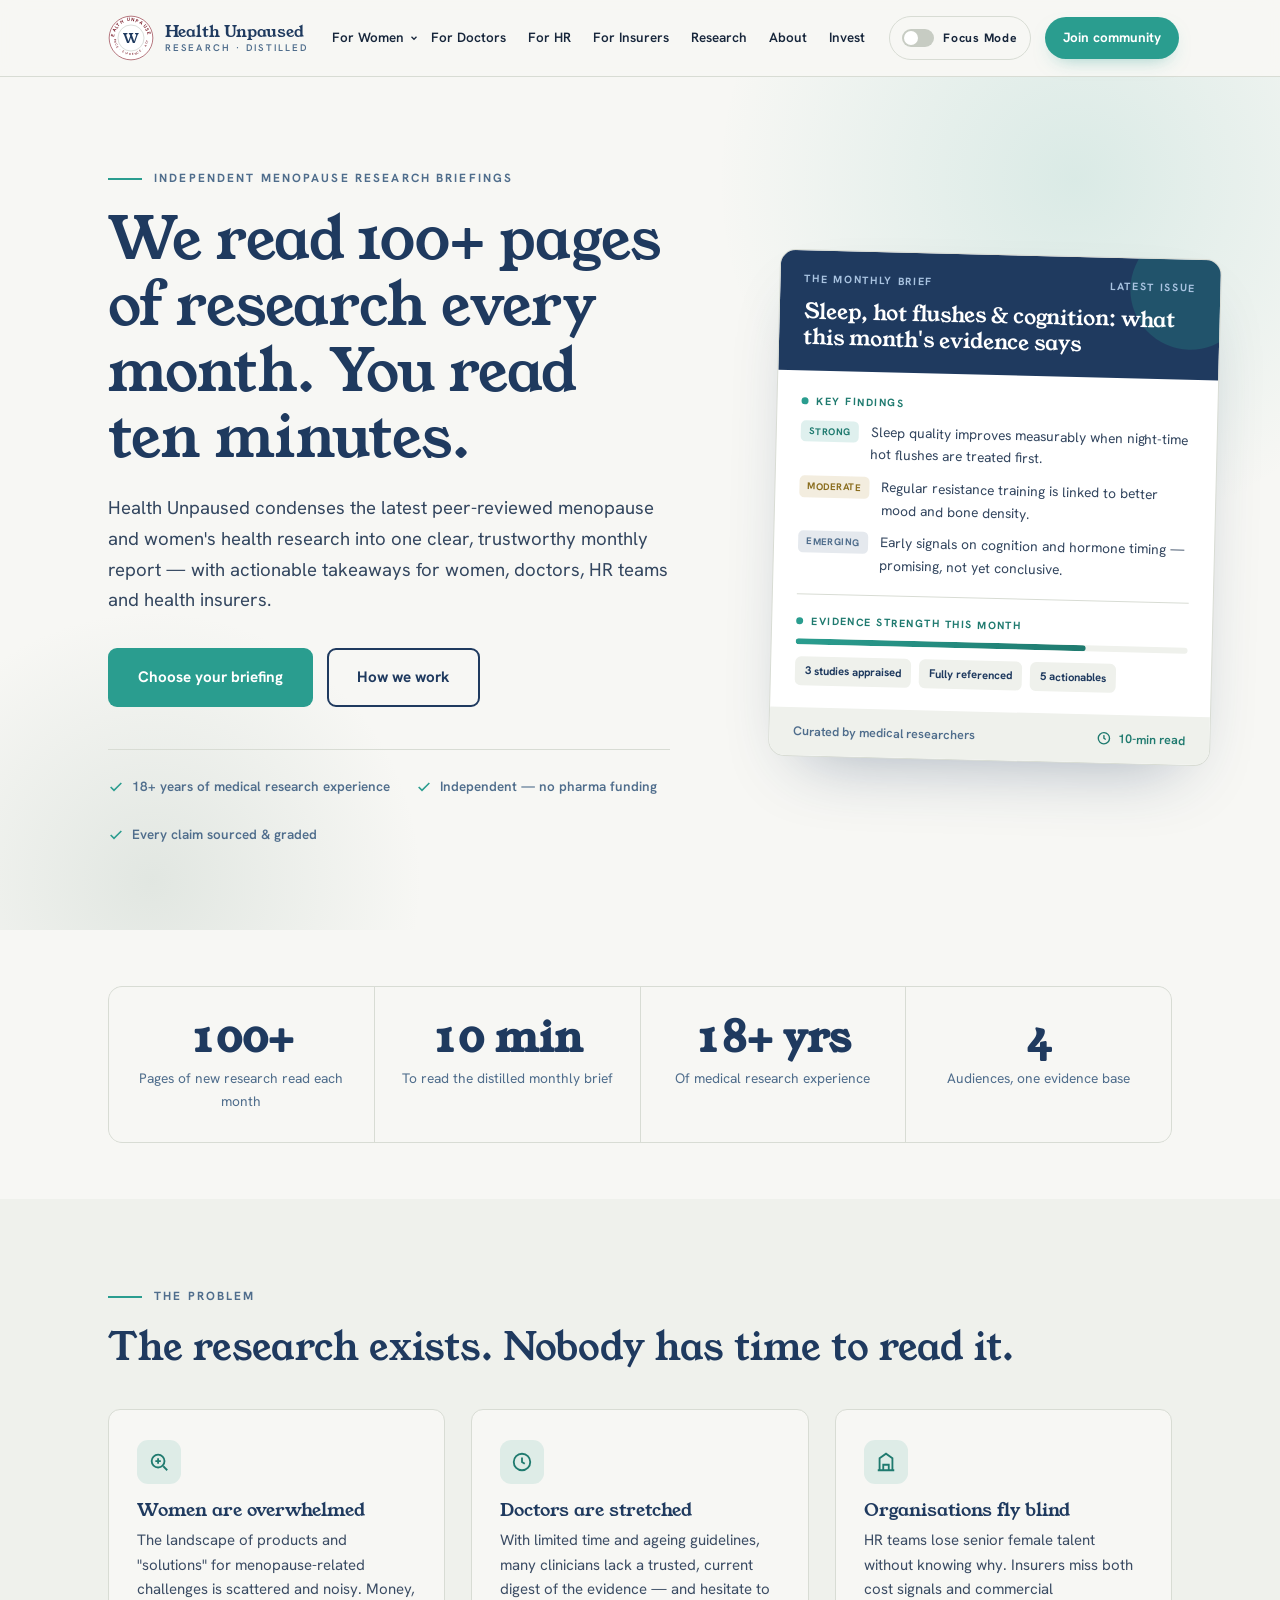
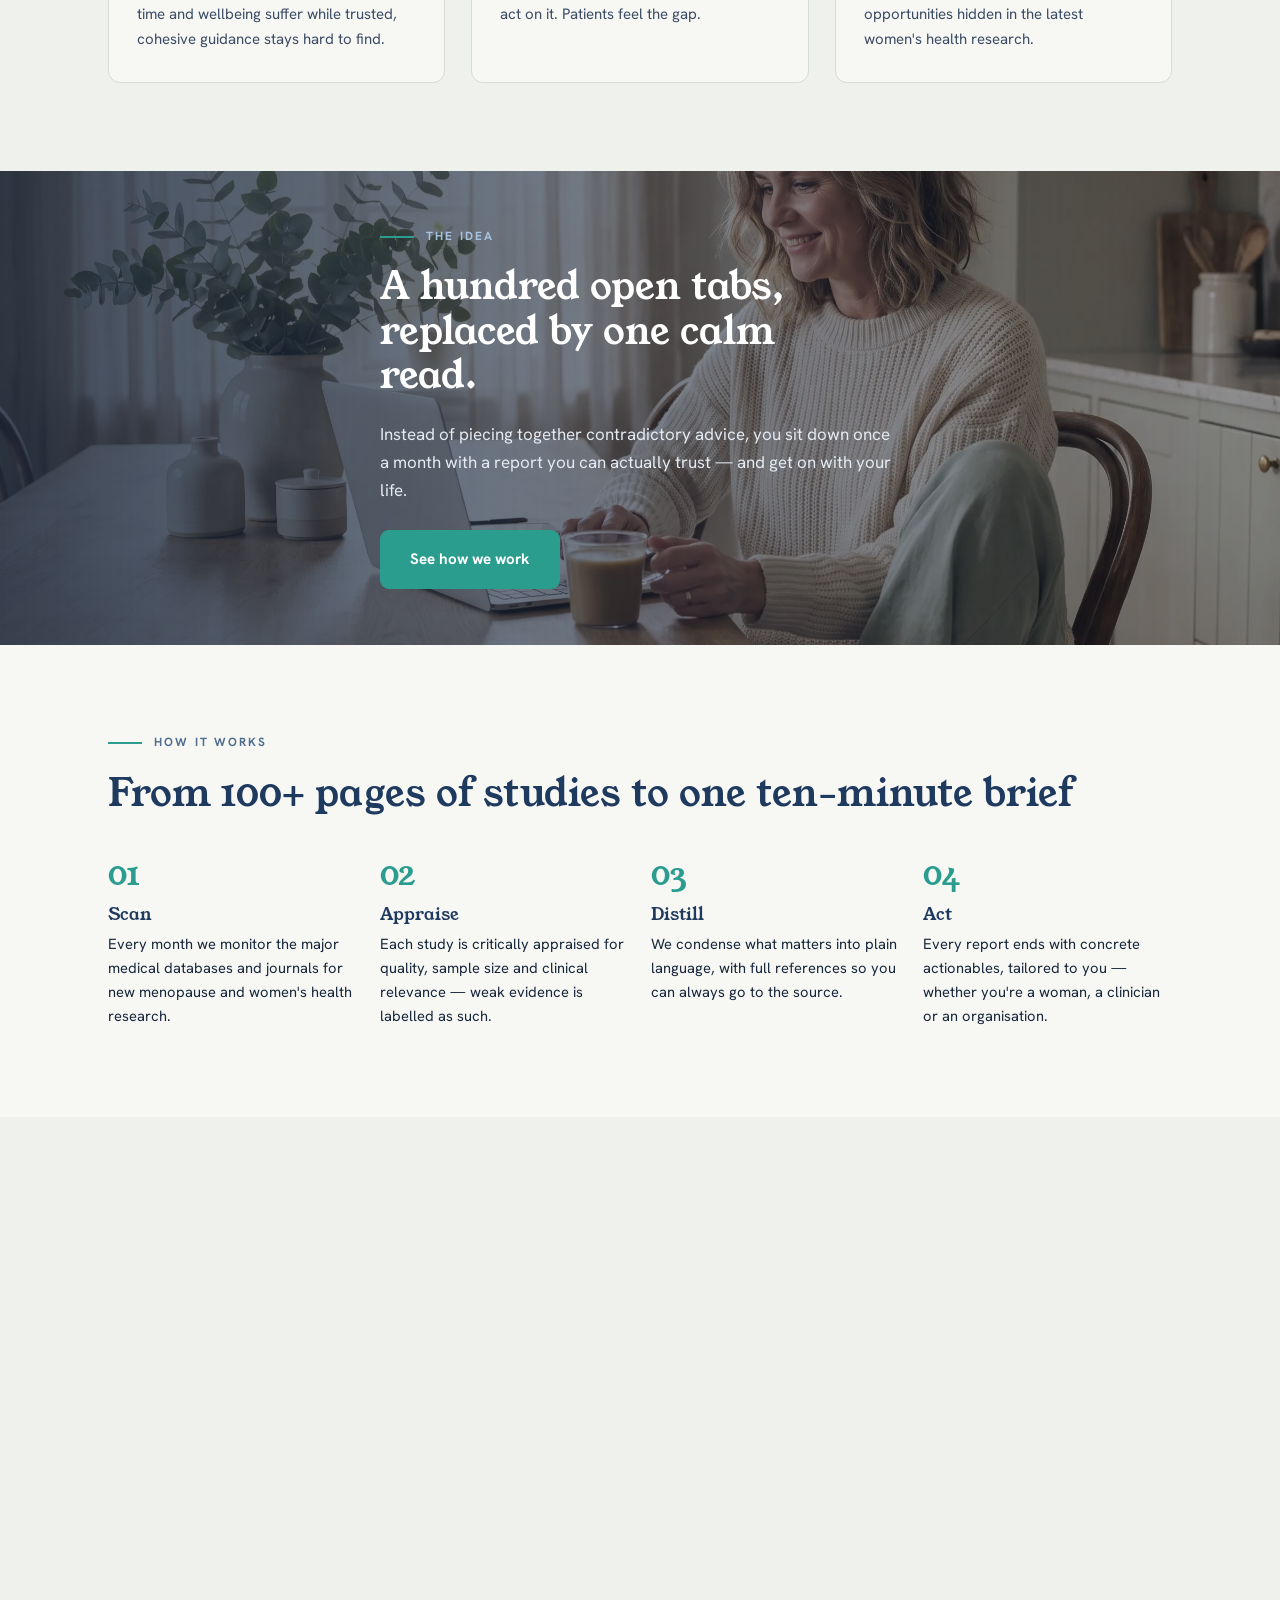
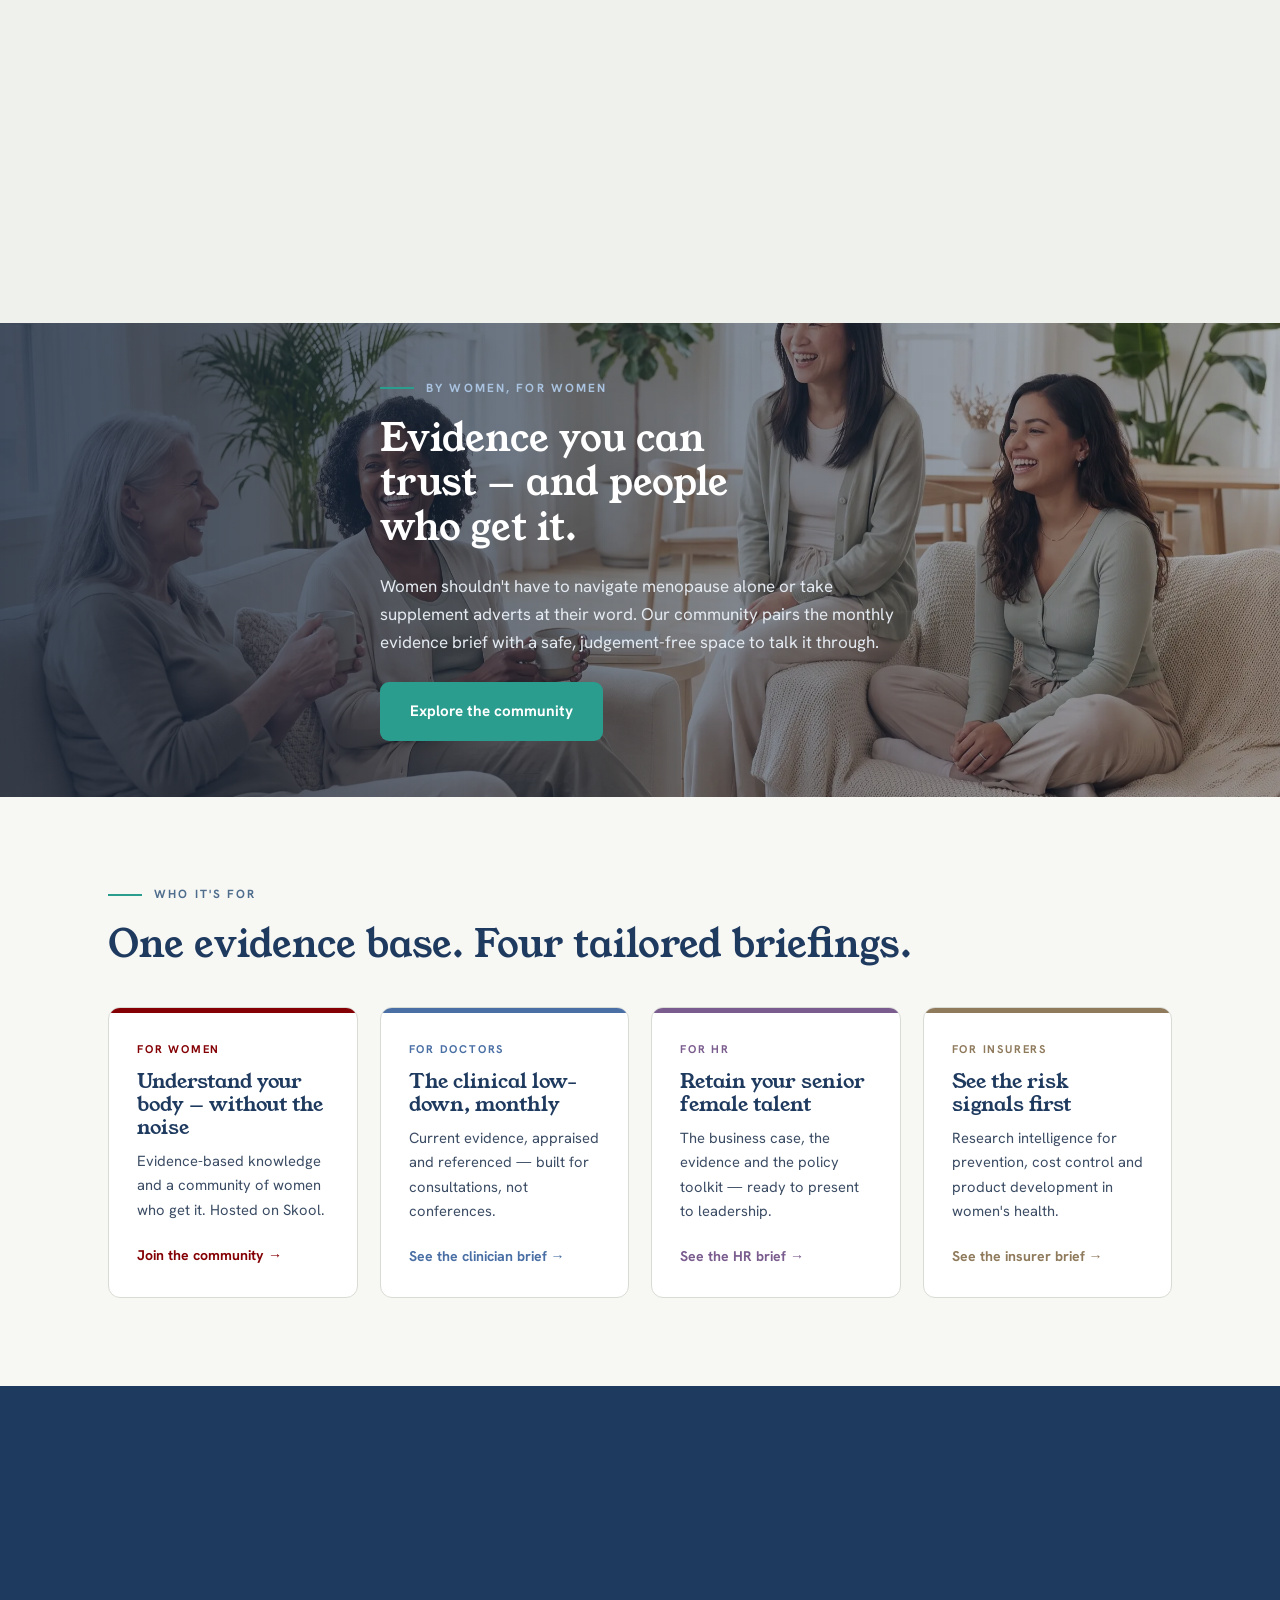
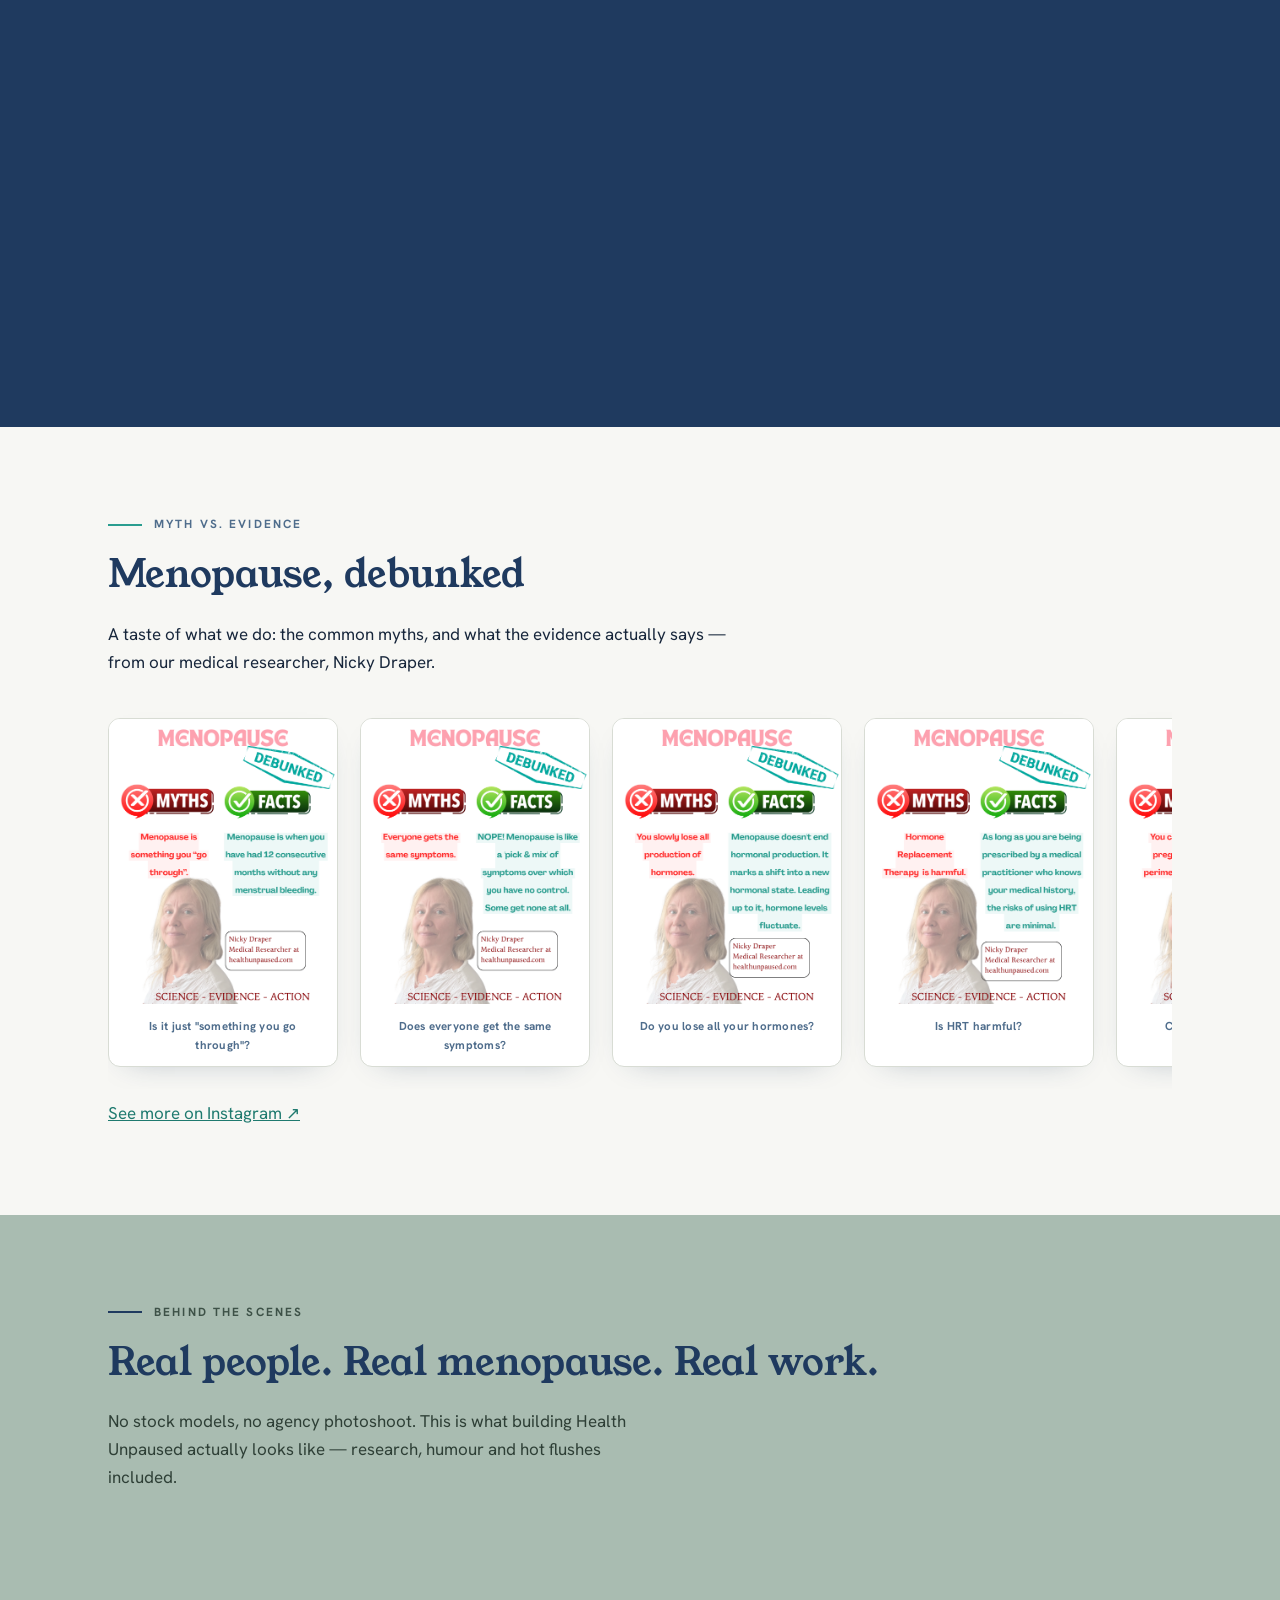
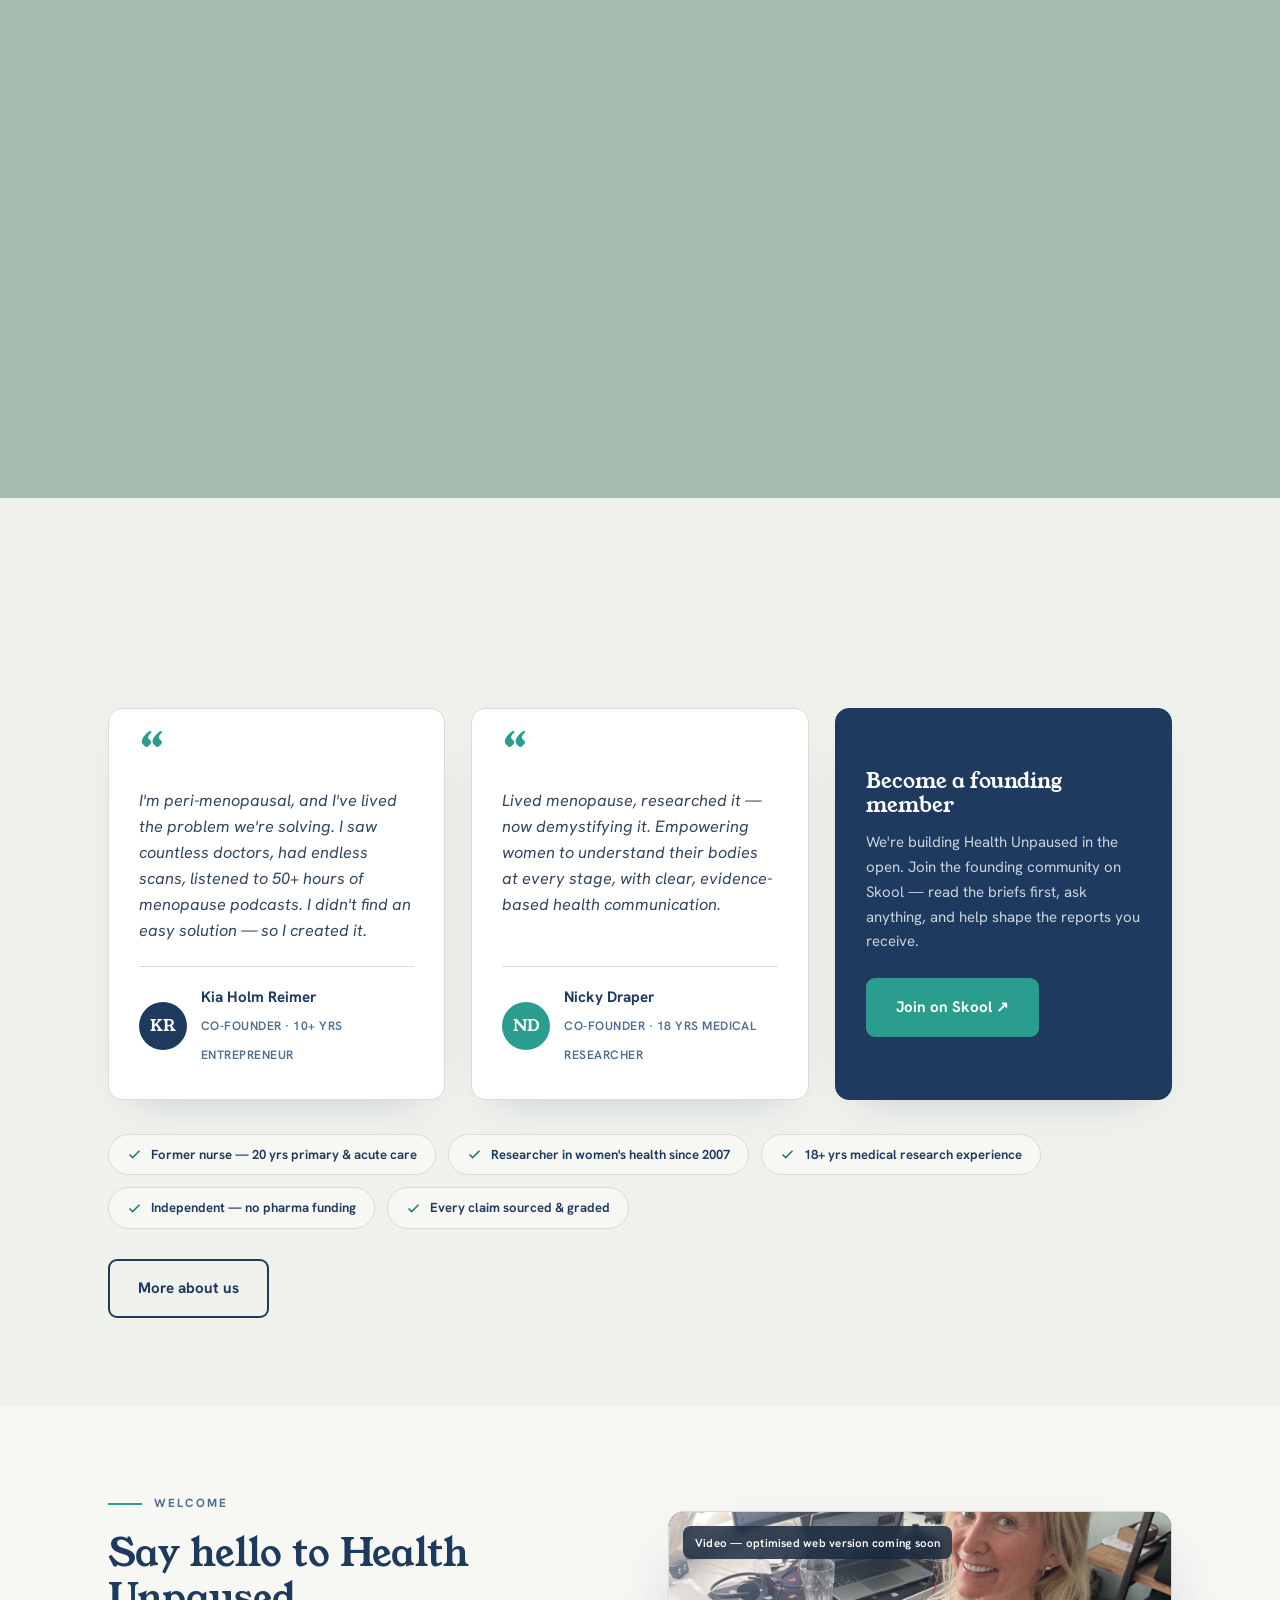
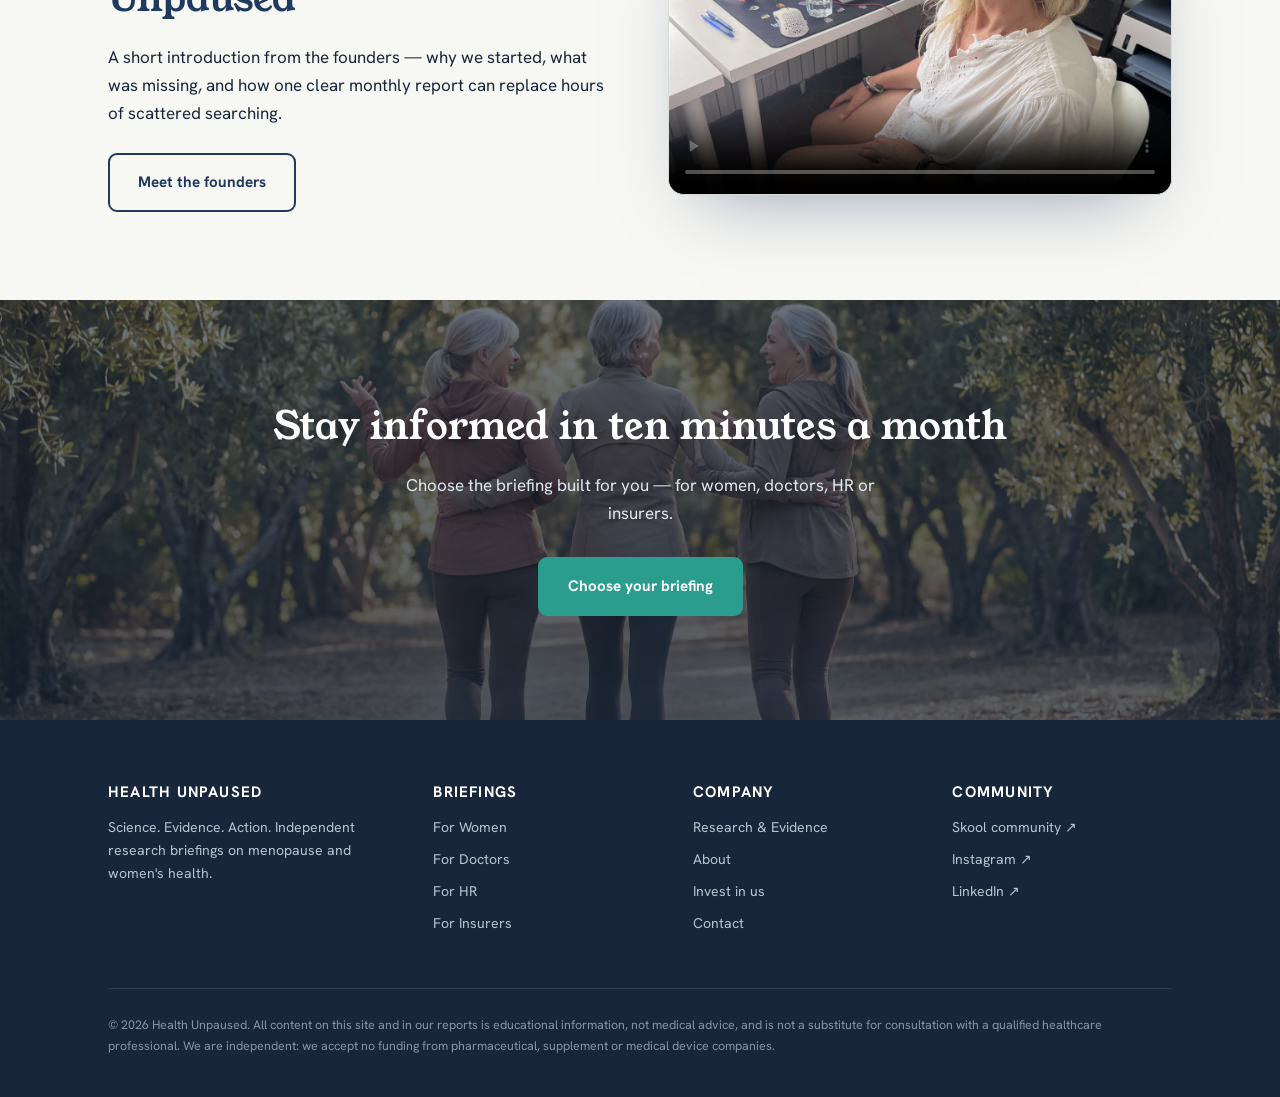
==== index.html @ a459e74f "Health Unpaused — client preview (site only, noindex) Co-Authored-By: Claude Fable 5 <noreply@anthro" ====
<!DOCTYPE html>
<html lang="en">
<head>
<meta charset="UTF-8">
<script>document.documentElement.className+=" js";</script>
<meta name="viewport" content="width=device-width, initial-scale=1">
<meta name="robots" content="noindex, nofollow">
<title>Health Unpaused — Menopause research, distilled for impact</title>
<meta name="description" content="Independent monthly briefings that condense the latest peer-reviewed menopause and women's health research into a ten-minute read — for women, doctors, HR and insurers.">
<meta name="theme-color" content="#F7F7F4">
<meta property="og:type" content="website">
<meta property="og:site_name" content="Health Unpaused">
<meta property="og:title" content="Health Unpaused — Menopause research, distilled for impact">
<meta property="og:description" content="Independent monthly briefings that condense the latest peer-reviewed menopause and women's health research into a ten-minute read — for women, doctors, HR and insurers.">
<link rel="icon" href="data:image/svg+xml,%3Csvg xmlns='http://www.w3.org/2000/svg' viewBox='0 0 64 64'%3E%3Ccircle cx='32' cy='32' r='30' fill='%23fff' stroke='%238A2432' stroke-width='3'/%3E%3Ctext x='32' y='42' text-anchor='middle' font-family='Georgia,serif' font-size='30' fill='%231F3A5F'%3EW%3C/text%3E%3C/svg%3E">
<link rel="stylesheet" href="assets/css/theme.css">
<script src="assets/js/site.js" defer></script>
</head>
<body>
<a class="skip-link" href="#main">Skip to content</a>

<header>
  <div class="focus-note" role="status">Focus Mode is on — a calmer, simplified view. Turn it off with the switch in the menu.</div>
  <div class="wrap nav">
    <a class="brand" href="index.html" aria-label="Health Unpaused — home">
      <svg width="50" height="50" viewBox="0 0 120 120" aria-hidden="true">
        <defs>
          <path id="arcTop" d="M 60,60 m -44,0 a 44,44 0 1,1 88,0"/>
          <path id="arcBot" d="M 60,60 m -44,0 a 44,44 0 1,0 88,0"/>
        </defs>
        <circle cx="60" cy="60" r="57" fill="#fff" stroke="#8A2432" stroke-width="1.6"/>
        <circle cx="60" cy="60" r="34" fill="none" stroke="#B9C0BA" stroke-width="1.4"/>
        <text font-family="Hanken Grotesk" font-size="12.5" font-weight="700" letter-spacing="3" fill="#7A1E2B"><textPath href="#arcTop" startOffset="50%" text-anchor="middle">HEALTH UNPAUSED</textPath></text>
        <text font-family="Hanken Grotesk" font-size="7.5" font-weight="600" letter-spacing="2" fill="#7A1E2B"><textPath href="#arcBot" startOffset="50%" text-anchor="middle">SCIENCE · EVIDENCE · ACTION</textPath></text>
        <text x="60" y="72" text-anchor="middle" font-family="Young Serif" font-size="34" fill="#1F3A5F">W</text>
      </svg>
      <span class="brand-name">Health Unpaused<small>Research · Distilled</small></span>
    </a>
    <button class="menu-btn" id="menuBtn" aria-expanded="false" aria-controls="navLinks">Menu</button>
    <nav class="nav-links" id="navLinks" aria-label="Main">
      <div class="has-sub">
        <a href="for-women.html">For Women <svg class="caret" width="10" height="10" viewBox="0 0 24 24" fill="none" stroke="currentColor" stroke-width="3" aria-hidden="true"><path d="M6 9l6 6 6-6"/></svg></a>
        <div class="sub" aria-label="For Women">
          <a href="for-women.html">Overview<small>The evidence brief &amp; what you get</small></a>
          <a href="for-women-v2.html">Women Unpaused<small>The community — let's talk about it</small></a>
        </div>
      </div>
      <a href="for-doctors.html">For Doctors</a>
      <a href="for-hr.html">For HR</a>
      <a href="for-insurance.html">For Insurers</a>
      <a href="research.html">Research</a>
      <a href="about.html">About</a>
      <a href="invest.html">Invest</a>
      <a class="nav-join-mobile" href="https://www.skool.com/women-unpaused-4360" target="_blank" rel="noopener">Join the community ↗</a>
    </nav>
    <button class="focus-toggle" id="focusToggle" aria-pressed="false" title="Focus Mode simplifies layout and typography for easier reading — helpful for ADHD, autism and dyslexia.">
      <span class="track" aria-hidden="true"><span class="knob"></span></span>
      <span class="label-txt">Focus&nbsp;Mode</span>
    </button>
    <a class="nav-cta" href="https://www.skool.com/women-unpaused-4360" target="_blank" rel="noopener">Join community</a>
  </div>
</header>

<main id="main">

  <!-- HERO -->
  <div class="hero">
    <div class="hero-bg" aria-hidden="true"></div>
    <div class="wrap hero-grid">
      <div class="reveal">
        <p class="eyebrow">Independent menopause research briefings</p>
        <h1>We read 100+ pages of research every month. You read ten minutes.</h1>
        <p class="lede">Health Unpaused condenses the latest peer-reviewed menopause and women's health research into one clear, trustworthy monthly report — with actionable takeaways for women, doctors, HR teams and health insurers.</p>
        <div class="cta-row">
          <a class="btn primary" href="#audiences">Choose your briefing</a>
          <a class="btn ghost" href="research.html">How we work</a>
        </div>
        <div class="trust-strip">
          <span><svg width="16" height="16" viewBox="0 0 24 24" fill="none" stroke="#2A9D8F" stroke-width="2.4"><path d="M20 6 9 17l-5-5"/></svg>18+ years of medical research experience</span>
          <span><svg width="16" height="16" viewBox="0 0 24 24" fill="none" stroke="#2A9D8F" stroke-width="2.4"><path d="M20 6 9 17l-5-5"/></svg>Independent — no pharma funding</span>
          <span><svg width="16" height="16" viewBox="0 0 24 24" fill="none" stroke="#2A9D8F" stroke-width="2.4"><path d="M20 6 9 17l-5-5"/></svg>Every claim sourced &amp; graded</span>
        </div>
      </div>
      <div class="hero-visual reveal" data-reveal="right">
        <div class="brief brief--tilt" role="img" aria-label="Example of a monthly Health Unpaused brief showing graded findings, an evidence-strength meter and actionables">
          <div class="brief__top">
            <div class="brief__kicker"><span>The Monthly Brief</span><span>Latest issue</span></div>
            <div class="brief__title">Sleep, hot flushes &amp; cognition: what this month's evidence says</div>
          </div>
          <div class="brief__body">
            <div class="brief__section">
              <div class="brief__label"><span class="dot"></span> Key findings</div>
              <div class="brief__finding"><span class="brief__grade strong">Strong</span> Sleep quality improves measurably when night-time hot flushes are treated first.</div>
              <div class="brief__finding"><span class="brief__grade mod">Moderate</span> Regular resistance training is linked to better mood and bone density.</div>
              <div class="brief__finding"><span class="brief__grade emerging">Emerging</span> Early signals on cognition and hormone timing — promising, not yet conclusive.</div>
            </div>
            <div class="brief__section">
              <div class="brief__label"><span class="dot"></span> Evidence strength this month</div>
              <div class="brief__meter" style="--w:74%"><i></i></div>
              <div class="brief__actions">
                <span class="brief__chip">3 studies appraised</span>
                <span class="brief__chip">Fully referenced</span>
                <span class="brief__chip">5 actionables</span>
              </div>
            </div>
          </div>
          <div class="brief__foot">
            <span>Curated by medical researchers</span>
            <span class="read"><svg width="15" height="15" viewBox="0 0 24 24" fill="none" stroke="currentColor" stroke-width="2.2"><circle cx="12" cy="12" r="9"/><path d="M12 7v5l3 2"/></svg> 10-min read</span>
          </div>
        </div>
      </div>
    </div>
  </div>

  <!-- STAT BAND (count-up) -->
  <section class="block tight">
    <div class="wrap stagger">
      <div class="stat-band">
        <div class="stat"><b data-count="100" data-suffix="+">0</b><span>Pages of new research read each month</span></div>
        <div class="stat"><b data-count="10" data-suffix=" min">0</b><span>To read the distilled monthly brief</span></div>
        <div class="stat"><b data-count="18" data-suffix="+ yrs">0</b><span>Of medical research experience</span></div>
        <div class="stat"><b data-count="4">0</b><span>Audiences, one evidence base</span></div>
      </div>
    </div>
  </section>

  <!-- PROBLEM -->
  <section class="block panel">
    <div class="wrap reveal">
      <p class="eyebrow">The problem</p>
      <h2>The research exists. Nobody has time to read it.</h2>
      <div class="grid-3 stagger" style="margin-top:40px">
        <div class="card">
          <div class="card-ico" aria-hidden="true"><svg width="22" height="22" viewBox="0 0 24 24" fill="none" stroke-width="2"><circle cx="11" cy="11" r="7"/><path d="M21 21l-4.35-4.35"/><path d="M8 11h6M11 8v6"/></svg></div>
          <h3>Women are overwhelmed</h3>
          <p>The landscape of products and "solutions" for menopause-related challenges is scattered and noisy. Money, time and wellbeing suffer while trusted, cohesive guidance stays hard to find.</p>
        </div>
        <div class="card">
          <div class="card-ico" aria-hidden="true"><svg width="22" height="22" viewBox="0 0 24 24" fill="none" stroke-width="2"><circle cx="12" cy="12" r="9"/><path d="M12 7v5l3 2"/></svg></div>
          <h3>Doctors are stretched</h3>
          <p>With limited time and ageing guidelines, many clinicians lack a trusted, current digest of the evidence — and hesitate to act on it. Patients feel the gap.</p>
        </div>
        <div class="card">
          <div class="card-ico" aria-hidden="true"><svg width="22" height="22" viewBox="0 0 24 24" fill="none" stroke-width="2"><path d="M3 21h18M5 21V8l7-5 7 5v13M9 21v-6h6v6"/></svg></div>
          <h3>Organisations fly blind</h3>
          <p>HR teams lose senior female talent without knowing why. Insurers miss both cost signals and commercial opportunities hidden in the latest women's health research.</p>
        </div>
      </div>
    </div>
  </section>

  <!-- IMAGE BAND: from overwhelm to one calm read -->
  <section class="imgband reveal" aria-label="One calm read">
    <img src="assets/img/laptop.webp" alt="A woman reading calmly on a laptop at a bright kitchen table" data-parallax>
    <div class="wrap">
      <p class="eyebrow">The idea</p>
      <h2 style="max-width:20ch">A hundred open tabs, replaced by one calm read.</h2>
      <p style="max-width:52ch;margin:16px 0 26px">Instead of piecing together contradictory advice, you sit down once a month with a report you can actually trust — and get on with your life.</p>
      <a class="btn primary" href="research.html">See how we work</a>
    </div>
  </section>

  <!-- HOW IT WORKS -->
  <section class="block">
    <div class="wrap reveal">
      <p class="eyebrow">How it works</p>
      <h2>From 100+ pages of studies to one ten-minute brief</h2>
      <div class="grid-4 stagger" style="margin-top:44px">
        <div class="step">
          <div class="step-num">01</div>
          <h3>Scan</h3>
          <p style="font-size:.92rem">Every month we monitor the major medical databases and journals for new menopause and women's health research.</p>
        </div>
        <div class="step">
          <div class="step-num">02</div>
          <h3>Appraise</h3>
          <p style="font-size:.92rem">Each study is critically appraised for quality, sample size and clinical relevance — weak evidence is labelled as such.</p>
        </div>
        <div class="step">
          <div class="step-num">03</div>
          <h3>Distill</h3>
          <p style="font-size:.92rem">We condense what matters into plain language, with full references so you can always go to the source.</p>
        </div>
        <div class="step">
          <div class="step-num">04</div>
          <h3>Act</h3>
          <p style="font-size:.92rem">Every report ends with concrete actionables, tailored to you — whether you're a woman, a clinician or an organisation.</p>
        </div>
      </div>
    </div>
  </section>

  <!-- INSIDE THE BRIEF (detailed animated report) -->
  <section class="block panel">
    <div class="wrap">
      <div class="split">
        <div class="reveal" data-reveal="left">
          <p class="eyebrow">Inside the brief</p>
          <h2>Not a newsletter. A properly appraised evidence report.</h2>
          <p style="margin:18px 0 22px">Each month you get the findings that matter, each one graded for how strong the evidence actually is — plus what it means for you, and clear next steps. No hype, no cherry-picking, full sources.</p>
          <ul class="checklist" style="--seg:var(--teal);margin:0 0 26px">
            <li>Every finding graded: strong, moderate or emerging</li>
            <li>Plain-language "what this means for you"</li>
            <li>Concrete actionables and full references</li>
          </ul>
          <a class="btn ghost" href="research.html">See our method</a>
        </div>
        <div class="split-media reveal" data-reveal="right">
          <div class="hero-portrait">
            <img src="assets/img/hero-woman.webp" alt="A woman reading with a cup of coffee by a bright window, calm and unhurried" loading="lazy">
            <div class="float-tag">
              <span class="ico" aria-hidden="true"><svg width="18" height="18" viewBox="0 0 24 24" fill="none" stroke="#fff" stroke-width="2.2"><path d="M12 6v6l4 2"/><circle cx="12" cy="12" r="9"/></svg></span>
              <span><b>A 10-minute read</b><span>This month's evidence, distilled</span></span>
            </div>
          </div>
        </div>
      </div>
    </div>
  </section>

  <!-- WELCOME VIDEO + COMMUNITY IMAGE BAND -->
  <section class="imgband reveal" aria-label="Our community">
    <img src="assets/img/community.webp" alt="A diverse group of women of different ages and backgrounds talking and laughing together">
    <div class="wrap">
      <p class="eyebrow">By women, for women</p>
      <h2 style="max-width:18ch">Evidence you can trust — and people who get it.</h2>
      <p style="max-width:52ch;margin:16px 0 26px">Women shouldn't have to navigate menopause alone or take supplement adverts at their word. Our community pairs the monthly evidence brief with a safe, judgement-free space to talk it through.</p>
      <a class="btn primary" href="for-women.html">Explore the community</a>
    </div>
  </section>

  <!-- AUDIENCES -->
  <section class="block" id="audiences">
    <div class="wrap reveal">
      <p class="eyebrow">Who it's for</p>
      <h2>One evidence base. Four tailored briefings.</h2>
      <div class="grid-4 stagger" style="margin-top:40px">
        <a class="aud-card" href="for-women.html" style="--seg:var(--seg-women)">
          <div class="who">For Women</div>
          <h3>Understand your body — without the noise</h3>
          <p>Evidence-based knowledge and a community of women who get it. Hosted on Skool.</p>
          <span class="go">Join the community →</span>
        </a>
        <a class="aud-card" href="for-doctors.html" style="--seg:var(--seg-doctors)">
          <div class="who">For Doctors</div>
          <h3>The clinical low-down, monthly</h3>
          <p>Current evidence, appraised and referenced — built for consultations, not conferences.</p>
          <span class="go">See the clinician brief →</span>
        </a>
        <a class="aud-card" href="for-hr.html" style="--seg:var(--seg-hr)">
          <div class="who">For HR</div>
          <h3>Retain your senior female talent</h3>
          <p>The business case, the evidence and the policy toolkit — ready to present to leadership.</p>
          <span class="go">See the HR brief →</span>
        </a>
        <a class="aud-card" href="for-insurance.html" style="--seg:var(--seg-ins)">
          <div class="who">For Insurers</div>
          <h3>See the risk signals first</h3>
          <p>Research intelligence for prevention, cost control and product development in women's health.</p>
          <span class="go">See the insurer brief →</span>
        </a>
      </div>
    </div>
  </section>

  <!-- WHY / USP (dark) -->
  <section class="block dark">
    <div class="wrap reveal">
      <p class="eyebrow">Why Health Unpaused</p>
      <h2>Built to be trusted</h2>
      <div class="usp stagger" style="margin-top:40px">
        <div><h3>Time saving</h3><p>We read the 100+ pages of new studies each month so you don't have to — condensed into a ten-minute read, perfect for a coffee break.</p></div>
        <div><h3>Independent</h3><p>We represent no company, brand or product. No political agenda, no pharma funding. Our only product is the evidence itself.</p></div>
        <div><h3>All in one resource</h3><p>One clear, trustworthy report each month with the latest global research — plus actionable tips you can use right away.</p></div>
        <div><h3>Cost effective</h3><p>Expert-level insight without the consultancy price tag. Hours of professional research for the price of a lunch.</p></div>
        <div><h3>Credible expertise</h3><p>18+ years of medical research experience in public health, ageing and women's health behind every report.</p></div>
        <div><h3>By women, for women</h3><p>We've lived it. We research it. Now we're making sure the evidence reaches the people who need it.</p></div>
      </div>
    </div>
  </section>

  <!-- MYTH DEBUNKING -->
  <section class="block">
    <div class="wrap reveal">
      <p class="eyebrow">Myth vs. evidence</p>
      <h2>Menopause, debunked</h2>
      <p style="margin-top:14px">A taste of what we do: the common myths, and what the evidence actually says — from our medical researcher, Nicky Draper.</p>
      <div class="myth-rail" role="list" aria-label="Menopause myth-busting cards">
        <figure class="myth-card" role="listitem">
          <img src="assets/myths/myth-1.png" alt="Myth: menopause is just 'something you go through'. Fact: menopause is confirmed after 12 consecutive months without any menstrual bleeding." loading="lazy">
          <figcaption class="myth-cap">Is it just "something you go through"?</figcaption>
        </figure>
        <figure class="myth-card" role="listitem">
          <img src="assets/myths/myth-2.png" alt="Myth: everyone gets the same symptoms. Fact: menopause symptoms are a 'pick and mix' — some people get many, some get none." loading="lazy">
          <figcaption class="myth-cap">Does everyone get the same symptoms?</figcaption>
        </figure>
        <figure class="myth-card" role="listitem">
          <img src="assets/myths/myth-3.png" alt="Myth: you slowly lose all hormone production. Fact: menopause marks a shift into a new hormonal state; production doesn't simply end." loading="lazy">
          <figcaption class="myth-cap">Do you lose all your hormones?</figcaption>
        </figure>
        <figure class="myth-card" role="listitem">
          <img src="assets/myths/myth-4.png" alt="Myth: HRT is harmful. Fact: prescribed by a practitioner who knows your history, the risks of HRT are minimal." loading="lazy">
          <figcaption class="myth-cap">Is HRT harmful?</figcaption>
        </figure>
        <figure class="myth-card" role="listitem">
          <img src="assets/myths/myth-5.png" alt="Myth: you can't get pregnant in perimenopause. Fact: you may still release a viable egg, so pregnancy is still possible." loading="lazy">
          <figcaption class="myth-cap">Can you get pregnant in perimenopause?</figcaption>
        </figure>
      </div>
      <p style="margin-top:10px"><a href="https://www.instagram.com/health_unpaused/" target="_blank" rel="noopener">See more on Instagram ↗</a></p>
    </div>
  </section>

  <!-- BEHIND THE SCENES (real photos) -->
  <section class="block sage">
    <div class="wrap">
      <div class="reveal">
        <p class="eyebrow">Behind the scenes</p>
        <h2>Real people. Real menopause. Real work.</h2>
        <p style="margin-top:14px;max-width:56ch;color:#2e3f36">No stock models, no agency photoshoot. This is what building Health Unpaused actually looks like — research, humour and hot flushes included.</p>
      </div>
      <div class="bts-grid four stagger" style="margin-top:44px">
        <figure class="bts-card">
          <img src="assets/img/real/work-in-progress.jpg" alt="Kia at her desk holding a hand-written 'Work in progress' sign" loading="lazy">
          <figcaption>Work in progress — literally.</figcaption>
        </figure>
        <figure class="bts-card">
          <img src="assets/img/real/tomatoes.jpg" alt="Kia holding a large tomato in front of her face" loading="lazy">
          <figcaption>Some suggest tomatoes will help. We tested it.</figcaption>
        </figure>
        <figure class="bts-card">
          <img src="assets/img/real/evidence-tree-2.jpg" alt="A hand-written note reading Evidence, Science, Action pinned to a tree" loading="lazy">
          <figcaption>Our motto — pinned where we could find it.</figcaption>
        </figure>
        <figure class="bts-card">
          <img src="assets/img/real/out-of-bush.jpg" alt="Kia emerging from an olive bush with a big smile" loading="lazy">
          <figcaption>Out of the bush — now where do I go from here?</figcaption>
        </figure>
      </div>
      <div class="reveal" style="margin-top:34px"><a class="btn ghost" href="about.html">See more behind the scenes</a></div>
    </div>
  </section>

  <!-- VOICES / WHY BELIEVE IT (honest social proof) -->
  <section class="block panel">
    <div class="wrap">
      <div class="reveal">
        <p class="eyebrow">In their own words</p>
        <h2>Built by people who lived it — and researched it</h2>
      </div>
      <div class="quote-grid stagger" style="margin-top:40px">
        <div class="quote-card">
          <div class="qmark" aria-hidden="true">“</div>
          <blockquote>I'm peri-menopausal, and I've lived the problem we're solving. I saw countless doctors, had endless scans, listened to 50+ hours of menopause podcasts. I didn't find an easy solution — so I created it.</blockquote>
          <div class="q-who">
            <div class="avatar" aria-hidden="true">KR</div>
            <div><b>Kia Holm Reimer</b><span>Co-founder · 10+ yrs entrepreneur</span></div>
          </div>
        </div>
        <div class="quote-card">
          <div class="qmark" aria-hidden="true">“</div>
          <blockquote>Lived menopause, researched it — now demystifying it. Empowering women to understand their bodies at every stage, with clear, evidence-based health communication.</blockquote>
          <div class="q-who">
            <div class="avatar alt" aria-hidden="true">ND</div>
            <div><b>Nicky Draper</b><span>Co-founder · 18 yrs medical researcher</span></div>
          </div>
        </div>
        <div class="quote-card invite">
          <h3>Become a founding member</h3>
          <p>We're building Health Unpaused in the open. Join the founding community on Skool — read the briefs first, ask anything, and help shape the reports you receive.</p>
          <div><a class="btn primary" href="https://www.skool.com/women-unpaused-4360" target="_blank" rel="noopener">Join on Skool ↗</a></div>
        </div>
      </div>
      <div class="cred-strip reveal">
        <span><svg width="15" height="15" viewBox="0 0 24 24" fill="none" stroke-width="2.4"><path d="M20 6 9 17l-5-5"/></svg>Former nurse — 20 yrs primary &amp; acute care</span>
        <span><svg width="15" height="15" viewBox="0 0 24 24" fill="none" stroke-width="2.4"><path d="M20 6 9 17l-5-5"/></svg>Researcher in women's health since 2007</span>
        <span><svg width="15" height="15" viewBox="0 0 24 24" fill="none" stroke-width="2.4"><path d="M20 6 9 17l-5-5"/></svg>18+ yrs medical research experience</span>
        <span><svg width="15" height="15" viewBox="0 0 24 24" fill="none" stroke-width="2.4"><path d="M20 6 9 17l-5-5"/></svg>Independent — no pharma funding</span>
        <span><svg width="15" height="15" viewBox="0 0 24 24" fill="none" stroke-width="2.4"><path d="M20 6 9 17l-5-5"/></svg>Every claim sourced &amp; graded</span>
      </div>
      <div class="reveal" style="margin-top:30px"><a class="btn ghost" href="about.html">More about us</a></div>
    </div>
  </section>

  <!-- WELCOME VIDEO -->
  <section class="block">
    <div class="wrap">
      <div class="split rev reveal">
        <div>
          <p class="eyebrow">Welcome</p>
          <h2>Say hello to Health Unpaused</h2>
          <p style="margin:18px 0 26px">A short introduction from the founders — why we started, what was missing, and how one clear monthly report can replace hours of scattered searching.</p>
          <a class="btn ghost" href="about.html">Meet the founders</a>
        </div>
        <div class="split-media">
          <div class="video-frame decorative">
            <video controls preload="none" poster="assets/img/real/desk-wave.jpg" aria-label="Welcome to Health Unpaused video">
              <source src="assets/video/welcome.mov" type="video/quicktime">
              Your browser can't play this video yet.
            </video>
            <span class="poster-note">Video — optimised web version coming soon</span>
          </div>
        </div>
      </div>
    </div>
  </section>

  <!-- CLOSING CTA (image band) -->
  <section class="imgband imgband--center" aria-label="Get started">
    <img src="assets/img/walking.webp" alt="Three women walking together on a tree-lined path in golden light" data-parallax>
    <div class="wrap" style="text-align:center;padding-block:20px">
      <h2 style="margin-inline:auto">Stay informed in ten minutes a month</h2>
      <p style="margin:14px auto 30px;max-width:52ch">Choose the briefing built for you — for women, doctors, HR or insurers.</p>
      <a class="btn primary" href="#audiences">Choose your briefing</a>
    </div>
  </section>

</main>

<footer>
  <div class="wrap">
    <div class="foot-grid">
      <div>
        <h3>Health Unpaused</h3>
        <p style="max-width:32ch">Science. Evidence. Action. Independent research briefings on menopause and women's health.</p>
      </div>
      <div>
        <h3>Briefings</h3>
        <ul>
          <li><a href="for-women.html">For Women</a></li>
          <li><a href="for-doctors.html">For Doctors</a></li>
          <li><a href="for-hr.html">For HR</a></li>
          <li><a href="for-insurance.html">For Insurers</a></li>
        </ul>
      </div>
      <div>
        <h3>Company</h3>
        <ul>
          <li><a href="research.html">Research &amp; Evidence</a></li>
          <li><a href="about.html">About</a></li>
          <li><a href="invest.html">Invest in us</a></li>
          <li><a href="mailto:hello@healthunpaused.com">Contact</a></li>
        </ul>
      </div>
      <div>
        <h3>Community</h3>
        <ul>
          <li><a href="https://www.skool.com/women-unpaused-4360" target="_blank" rel="noopener">Skool community ↗</a></li>
          <li><a href="https://www.instagram.com/health_unpaused/" target="_blank" rel="noopener">Instagram ↗</a></li>
          <li><a href="https://www.linkedin.com/company/health-unpaused" target="_blank" rel="noopener">LinkedIn ↗</a></li>
        </ul>
      </div>
    </div>
    <p class="disclaimer">© 2026 Health Unpaused. All content on this site and in our reports is educational information, not medical advice, and is not a substitute for consultation with a qualified healthcare professional. We are independent: we accept no funding from pharmaceutical, supplement or medical device companies.</p>
  </div>
</footer>

</body>
</html>
---- assets/css/theme.css ----
/* ============================================================
   Health Unpaused — theme.css
   Editorial, calm, credible. Matches the client-approved look.
   Young Serif (display) + Hanken Grotesk (body), hosted locally.
   Palette from the June 2026 brand notes.
   ============================================================ */

/* ---------- Local fonts (self-hosted, Shopify-portable) ---------- */
@font-face{
  font-family:'Young Serif';
  font-style:normal; font-weight:400; font-display:swap;
  src:url('../fonts/young-serif.woff2') format('woff2');
}
@font-face{
  font-family:'Hanken Grotesk';
  font-style:normal; font-weight:300 700; font-display:swap;   /* variable */
  src:url('../fonts/hanken-variable.woff2') format('woff2');
}
@font-face{
  font-family:'Hanken Grotesk';
  font-style:italic; font-weight:400; font-display:swap;
  src:url('../fonts/hanken-italic-400.woff2') format('woff2');
}

:root{
  --ink:#17263B;
  --navy:#1F3A5F;
  --slate:#4F6D8C;
  --teal:#2A9D8F;
  --teal-dark:#1F7A6F;
  --paper:#F7F7F4;
  --panel:#EFF1EC;
  --sage:#A9BCB1;
  --line:#D8DCD4;
  /* segment accents (from notes) */
  --seg-women:#840004;
  --seg-women-bright:#ff009d;
  --seg-doctors:#4A6FA5;
  --seg-hr:#7A5C8E;
  --seg-ins:#8f7a5c;
  --display:'Young Serif',Georgia,'Times New Roman',serif;
  --body:'Hanken Grotesk',-apple-system,BlinkMacSystemFont,'Segoe UI',sans-serif;
  --max:1120px;
}

*{margin:0;padding:0;box-sizing:border-box}
html{scroll-behavior:smooth}
/* pre-reveal X-offsets & tilted cards must never widen the page */
html,body{overflow-x:clip}
body{
  font-family:var(--body);
  background:var(--paper);
  color:var(--ink);
  font-size:17px;
  line-height:1.65;
  -webkit-font-smoothing:antialiased;
  text-rendering:optimizeLegibility;
}
::selection{background:var(--teal);color:#fff}
a{color:var(--teal-dark)}
a:focus-visible,button:focus-visible{outline:3px solid var(--teal);outline-offset:3px;border-radius:2px}

/* skip-to-content (a11y) */
.skip-link{
  position:absolute;left:-9999px;top:0;z-index:200;
  background:var(--navy);color:#fff;font-weight:700;font-size:.9rem;
  padding:12px 20px;border-radius:0 0 10px 0;text-decoration:none;
}
.skip-link:focus{left:0}
img,svg,video{display:block;max-width:100%}

.wrap{max-width:var(--max);margin:0 auto;padding:0 28px}
h1,h2,h3{font-family:var(--display);font-weight:400;line-height:1.15;color:var(--navy)}
h1{font-size:clamp(1.9rem,4.6vw,3.6rem);letter-spacing:-.01em}
h2{font-size:clamp(1.7rem,3.2vw,2.4rem);margin-bottom:.6em}
h3{font-size:1.25rem;margin-bottom:.4em}
p{max-width:64ch}

.eyebrow{
  font-size:.74rem;font-weight:700;letter-spacing:.18em;text-transform:uppercase;
  color:var(--slate);display:flex;align-items:center;gap:12px;margin-bottom:18px;
}
.eyebrow::before{content:"";width:34px;height:2px;background:var(--teal);flex:none}
.seg-women .eyebrow::before{background:var(--seg-women)}
.seg-doctors .eyebrow::before{background:var(--seg-doctors)}
.seg-hr .eyebrow::before{background:var(--seg-hr)}
.seg-ins .eyebrow::before{background:var(--seg-ins)}

/* ---------- Header ---------- */
header{
  position:sticky;top:0;z-index:50;background:rgba(247,247,244,.92);
  backdrop-filter:blur(10px);border-bottom:1px solid var(--line);
  transition:box-shadow .25s;
}
header.scrolled{box-shadow:0 10px 30px -18px rgba(31,58,95,.28)}
.nav{display:flex;align-items:center;gap:14px;height:76px;transition:height .25s}
header.scrolled .nav{height:62px}
.brand{display:flex;align-items:center;gap:11px;text-decoration:none;color:var(--navy);flex:none}
.brand svg{width:46px;height:46px;transition:width .25s,height .25s}
header.scrolled .brand svg{width:38px;height:38px}
.brand-name{font-family:var(--display);font-size:1.02rem;line-height:1.05;white-space:nowrap}
.brand-name small{display:block;font-family:var(--body);font-size:.6rem;font-weight:600;letter-spacing:.22em;text-transform:uppercase;color:var(--slate);margin-top:3px}
.nav-links{display:flex;gap:2px;margin-left:auto;flex-wrap:nowrap;align-items:center}
.nav-links a{
  text-decoration:none;color:var(--ink);font-weight:600;font-size:.84rem;
  padding:8px 10px;border-radius:6px;white-space:nowrap;position:relative;
}
.nav-links a::after{
  content:"";position:absolute;left:10px;right:10px;bottom:3px;height:2px;border-radius:2px;
  background:var(--teal);transform:scaleX(0);transform-origin:left;transition:transform .22s cubic-bezier(.22,.61,.36,1);
}
.nav-links a:hover{color:var(--teal-dark)}
.nav-links a:hover::after{transform:scaleX(1)}
.nav-links a[aria-current="page"]{color:var(--teal-dark)}
.nav-links a[aria-current="page"]::after{transform:scaleX(1)}
.nav-cta{
  flex:none;background:var(--teal);color:#fff;text-decoration:none;font-weight:700;
  font-size:.84rem;padding:10px 18px;border-radius:99px;white-space:nowrap;
  box-shadow:0 8px 20px -10px rgba(42,157,143,.55);
  transition:background .18s,transform .18s,box-shadow .18s;
}
.nav-cta:hover{background:var(--teal-dark);transform:translateY(-1px);box-shadow:0 12px 24px -10px rgba(42,157,143,.6)}

/* ---- nav dropdown (For Women) ---- */
.has-sub{position:relative;display:flex;align-items:center}
.has-sub>a{display:inline-flex;align-items:center;gap:5px}
.has-sub .caret{transition:transform .2s;flex:none}
.has-sub:hover .caret,.has-sub:focus-within .caret{transform:rotate(180deg)}
.has-sub .sub{
  position:absolute;top:calc(100% - 2px);left:0;min-width:250px;
  background:var(--paper);border:1px solid var(--line);border-radius:12px;
  box-shadow:0 24px 50px -22px rgba(31,58,95,.35);padding:8px;
  opacity:0;visibility:hidden;transform:translateY(6px);
  transition:opacity .18s,transform .18s,visibility .18s;z-index:70;
}
.has-sub:hover .sub,.has-sub:focus-within .sub,.has-sub.open .sub{opacity:1;visibility:visible;transform:none}
.has-sub.open .caret{transform:rotate(180deg)}
.has-sub .sub a{display:block;padding:11px 13px;border-radius:8px;font-size:.86rem;white-space:normal}
.has-sub .sub a small{display:block;font-weight:500;color:var(--slate);font-size:.76rem;margin-top:1px}
.has-sub .sub a:hover{background:var(--panel);color:var(--teal-dark)}
.has-sub .sub a::after{display:none}
.has-sub>a.is-current-parent{color:var(--teal-dark)}
.has-sub>a.is-current-parent::after{transform:scaleX(1)}
@media(max-width:1100px){
  .has-sub{flex-direction:column;align-items:stretch}
  .has-sub .caret{display:none}
  .has-sub .sub{
    position:static;opacity:1;visibility:visible;transform:none;
    border:none;box-shadow:none;background:transparent;padding:0 0 4px 16px;min-width:0;
  }
  .has-sub .sub a{font-size:.95rem;padding:10px 12px}
}

/* Focus mode switch */
.focus-toggle{
  flex:none;display:flex;align-items:center;gap:9px;background:none;border:1px solid var(--line);
  border-radius:99px;padding:7px 12px;cursor:pointer;font-family:var(--body);
  font-size:.76rem;font-weight:700;letter-spacing:.06em;color:var(--ink);
  min-height:44px;
}
.focus-toggle .track{width:32px;height:18px;border-radius:99px;background:#C7CCC3;position:relative;transition:background .2s;flex:none}
.focus-toggle .knob{position:absolute;top:2px;left:2px;width:14px;height:14px;border-radius:50%;background:#fff;transition:transform .2s}
.focus-toggle[aria-pressed="true"] .track{background:var(--teal)}
.focus-toggle[aria-pressed="true"] .knob{transform:translateX(14px)}
.menu-btn{display:none;background:none;border:1px solid var(--line);border-radius:8px;padding:9px 13px;min-height:44px;font-weight:700;font-size:.85rem;cursor:pointer;font-family:var(--body);color:var(--ink)}

/* ---------- Sections ---------- */
section.block{padding:88px 0}
section.block.tight{padding:56px 0}
.panel{background:var(--panel)}
.sage{background:var(--sage)}
.dark{background:var(--navy);color:#E8ECF1}
.dark h2,.dark h3{color:#fff}
.dark p{color:#C9D3DE}
.dark .eyebrow{color:#9FB4CC}

/* ---------- Hero ---------- */
.hero{padding:92px 0 84px;position:relative;overflow:hidden}
.hero-grid{display:grid;grid-template-columns:1.12fr .88fr;gap:60px;align-items:center}
.hero p.lede{font-size:1.16rem;margin:22px 0 32px;color:#33465F}
.cta-row{display:flex;gap:14px;flex-wrap:wrap}
.btn{
  display:inline-flex;align-items:center;gap:9px;text-decoration:none;font-weight:700;font-size:.95rem;
  padding:15px 28px;border-radius:9px;border:2px solid transparent;cursor:pointer;font-family:var(--body);
  transition:background .18s,color .18s,transform .18s;
}
.btn.primary{background:var(--teal);color:#fff}
.btn.primary:hover{background:var(--teal-dark)}
.btn.ghost{border-color:var(--navy);color:var(--navy);background:transparent}
.btn.ghost:hover{background:var(--navy);color:#fff}
.dark .btn.ghost{border-color:#fff;color:#fff}
.dark .btn.ghost:hover{background:#fff;color:var(--navy)}
.trust-strip{
  display:flex;gap:26px;flex-wrap:wrap;margin-top:42px;padding-top:26px;border-top:1px solid var(--line);
  font-size:.84rem;font-weight:600;color:var(--slate);
}
.trust-strip span{display:flex;align-items:center;gap:8px}
.trust-strip svg{flex:none}

/* Report artifact */
.report-card{
  background:#fff;border:1px solid var(--line);border-radius:14px;
  box-shadow:0 24px 60px -30px rgba(31,58,95,.35);
  padding:34px 32px;position:relative;transform:rotate(1.4deg);
}
.report-card::before{content:"";position:absolute;inset:0;border-radius:14px;background:linear-gradient(135deg,transparent 60%,rgba(42,157,143,.07));pointer-events:none}
.report-meta{display:flex;justify-content:space-between;font-size:.68rem;font-weight:700;letter-spacing:.16em;text-transform:uppercase;color:var(--slate);border-bottom:2px solid var(--navy);padding-bottom:12px;margin-bottom:20px}
.report-card h3{font-size:1.3rem;margin-bottom:14px}
.report-line{height:9px;border-radius:5px;background:var(--panel);margin-bottom:10px}
.report-line.w80{width:80%}.report-line.w60{width:60%}.report-line.w90{width:90%}
.report-tag{display:inline-block;font-size:.7rem;font-weight:700;letter-spacing:.1em;text-transform:uppercase;background:var(--panel);color:var(--navy);border-radius:5px;padding:5px 10px;margin:14px 8px 4px 0}
.report-foot{margin-top:20px;padding-top:14px;border-top:1px solid var(--line);display:flex;justify-content:space-between;align-items:center;font-size:.78rem;color:var(--slate);font-weight:600}
.read-time{color:var(--teal-dark)}

/* ---------- grids & cards ---------- */
.grid-3{display:grid;grid-template-columns:repeat(3,1fr);gap:26px}
.grid-2{display:grid;grid-template-columns:1fr 1fr;gap:26px}
.grid-4{display:grid;grid-template-columns:repeat(4,1fr);gap:22px}
.card{background:#fff;border:1px solid var(--line);border-radius:12px;padding:30px 28px}
.panel .card,.sage .card{background:var(--paper)}
.card h3{font-size:1.12rem}
.card p{font-size:.94rem;color:#3B4C64}

/* steps */
.step-num{font-family:var(--display);font-size:2rem;color:var(--teal);line-height:1;margin-bottom:14px}
.step h3{font-size:1.08rem}

/* audience cards */
.aud-card{
  position:relative;background:#fff;border:1px solid var(--line);border-radius:12px;
  padding:32px 28px 28px;text-decoration:none;color:var(--ink);display:block;
  transition:transform .18s,box-shadow .18s;overflow:hidden;
}
.aud-card::before{content:"";position:absolute;top:0;left:0;right:0;height:5px;background:var(--seg)}
.aud-card:hover{transform:translateY(-4px);box-shadow:0 18px 40px -24px rgba(31,58,95,.4)}
.aud-card .who{font-size:.7rem;font-weight:700;letter-spacing:.16em;text-transform:uppercase;color:var(--seg);margin-bottom:12px}
.aud-card h3{margin-bottom:10px}
.aud-card p{font-size:.92rem;color:#3B4C64;margin-bottom:18px}
.aud-card .go{font-weight:700;font-size:.88rem;color:var(--seg)}

/* USP grid */
.usp{display:grid;grid-template-columns:repeat(3,1fr);gap:1px;background:var(--line);border:1px solid var(--line);border-radius:12px;overflow:hidden}
.usp div{background:var(--paper);padding:30px 28px}
.usp h3{font-size:1.02rem}
.usp p{font-size:.9rem;color:#3B4C64;margin-top:8px}
.dark .usp div{background:#26436B}
.dark .usp{background:#33517A;border-color:#33517A}
.dark .usp p{color:#C9D3DE}

/* team */
.person{display:flex;gap:22px;align-items:flex-start}
.avatar{flex:none;width:74px;height:74px;border-radius:50%;background:var(--navy);color:#fff;display:flex;align-items:center;justify-content:center;font-family:var(--display);font-size:1.5rem}
.avatar.alt{background:var(--teal)}
.person h3{margin-bottom:2px}
.person .role{font-size:.8rem;font-weight:700;letter-spacing:.1em;text-transform:uppercase;color:var(--slate);margin-bottom:10px}
.person p{font-size:.94rem}

/* segment page heroes */
.seg-hero{padding:84px 0 64px;border-bottom:1px solid var(--line)}
@media(min-width:981px){.seg-hero .split{gap:52px}}
.seg-hero .lede{font-size:1.12rem;color:#33465F;margin-top:18px;max-width:62ch}
.checklist{list-style:none;margin:26px 0}
.checklist li{padding:14px 0 14px 40px;position:relative;border-bottom:1px solid var(--line);font-size:.98rem}
.checklist li:last-child{border-bottom:none}
.checklist li::before{
  content:"";position:absolute;left:4px;top:19px;width:18px;height:18px;border-radius:50%;
  background:var(--seg,var(--teal));
  -webkit-mask:url('data:image/svg+xml,<svg xmlns="http://www.w3.org/2000/svg" viewBox="0 0 24 24"><path fill="black" d="M9.55 17.05 4.5 12l1.4-1.4 3.65 3.65 8.55-8.55 1.4 1.4z"/></svg>') center/contain no-repeat;
  mask:url('data:image/svg+xml,<svg xmlns="http://www.w3.org/2000/svg" viewBox="0 0 24 24"><path fill="black" d="M9.55 17.05 4.5 12l1.4-1.4 3.65 3.65 8.55-8.55 1.4 1.4z"/></svg>') center/contain no-repeat;
}
.sub-box{background:#fff;border:1px solid var(--line);border-left:5px solid var(--seg,var(--teal));border-radius:12px;padding:34px 32px}
.sub-box .price{font-family:var(--display);font-size:2rem;color:var(--navy)}
.sub-box .per{font-size:.85rem;color:var(--slate);font-weight:600}
.sub-box ul{list-style:none;margin:18px 0 24px}
.sub-box li{padding:7px 0 7px 26px;position:relative;font-size:.92rem}
.sub-box li::before{content:"—";position:absolute;left:0;color:var(--seg,var(--teal));font-weight:700}
.note{font-size:.82rem;color:var(--slate);margin-top:14px}

/* methodology rows */
.method-row{display:grid;grid-template-columns:220px 1fr;gap:26px;padding:26px 0;border-bottom:1px solid var(--line)}
.method-row:last-child{border-bottom:none}
.method-row h3{font-size:1.02rem}
.method-row p{font-size:.94rem;color:#3B4C64}
.src-tags{display:flex;flex-wrap:wrap;gap:10px;margin-top:14px}
.src-tags span{background:#fff;border:1px solid var(--line);border-radius:6px;padding:7px 13px;font-size:.8rem;font-weight:600;color:var(--navy)}

/* ============ NEW: real media (images + video) ============ */
/* Rounded framed media block */
.media{border-radius:14px;overflow:hidden;border:1px solid var(--line);background:#fff;box-shadow:0 24px 60px -34px rgba(31,58,95,.4)}
.media img,.media video{width:100%;height:100%;object-fit:cover;display:block}
.media--tall{aspect-ratio:4/5}
.media--wide{aspect-ratio:16/10}

/* Myth graphic gallery — horizontal scroll, contained */
.myth-rail{
  display:grid;grid-auto-flow:column;grid-auto-columns:minmax(230px,270px);
  gap:22px;overflow-x:auto;scroll-snap-type:x mandatory;
  padding:6px 2px 22px;margin-top:36px;
  scrollbar-width:thin;
}
.myth-rail::-webkit-scrollbar{height:8px}
.myth-rail::-webkit-scrollbar-thumb{background:var(--sage);border-radius:99px}
.myth-card{
  scroll-snap-align:start;border-radius:12px;overflow:hidden;border:1px solid var(--line);
  background:#fff;box-shadow:0 10px 30px -20px rgba(31,58,95,.4);
}
.myth-card img{width:100%;display:block}
.myth-cap{font-size:.72rem;font-weight:700;letter-spacing:.02em;color:var(--slate);padding:12px 14px;text-align:center}

/* Video hero / feature */
.video-frame{position:relative;border-radius:16px;overflow:hidden;border:1px solid var(--line);background:var(--navy);box-shadow:0 30px 70px -34px rgba(31,58,95,.5)}
.video-frame video,.video-frame img{width:100%;display:block;aspect-ratio:16/9;object-fit:cover}
.video-frame .poster-note{
  position:absolute;left:14px;top:14px;right:14px;width:max-content;max-width:calc(100% - 28px);
  background:rgba(23,38,59,.82);color:#fff;pointer-events:none;
  font-size:.72rem;font-weight:600;letter-spacing:.02em;padding:7px 12px;border-radius:8px;backdrop-filter:blur(4px);
}
.video-frame .play{
  position:absolute;inset:0;display:flex;align-items:center;justify-content:center;pointer-events:none;
}
.video-frame .play span{
  width:70px;height:70px;border-radius:50%;background:rgba(255,255,255,.92);
  display:flex;align-items:center;justify-content:center;box-shadow:0 8px 30px rgba(0,0,0,.3);
}

/* image + text split */
.split{display:grid;grid-template-columns:1fr 1fr;gap:56px;align-items:center}
.split.rev>.split-media{order:2}

/* footer */
footer{background:var(--ink);color:#B9C4D2;padding:64px 0 40px;font-size:.88rem}
footer h3{color:#fff;font-size:.95rem;font-family:var(--body);font-weight:700;letter-spacing:.08em;text-transform:uppercase;margin-bottom:14px}
footer a{color:#B9C4D2;text-decoration:none}
footer a:hover{color:#fff;text-decoration:underline}
.foot-grid{display:grid;grid-template-columns:1.3fr 1fr 1fr 1fr;gap:40px;margin-bottom:44px}
.foot-grid ul{list-style:none}
.foot-grid li{margin-bottom:9px}
.disclaimer{border-top:1px solid #2C3E58;padding-top:26px;font-size:.78rem;color:#8494A9;max-width:none}

/* reveal — only hide when JS is available (html.js), so no-JS/failed-JS still shows everything */
.js .reveal{opacity:0;transform:translateY(30px);transition:opacity .9s cubic-bezier(.22,.61,.36,1),transform .9s cubic-bezier(.22,.61,.36,1)}
.js .reveal[data-reveal="left"]{transform:translateX(-44px)}
.js .reveal[data-reveal="right"]{transform:translateX(44px)}
@media(max-width:640px){
  .js .reveal[data-reveal="left"]{transform:translateX(-18px)}
  .js .reveal[data-reveal="right"]{transform:translateX(18px)}
}
.js .reveal[data-reveal="zoom"]{transform:scale(.94)}
.reveal.in{opacity:1;transform:none}
/* staggered children reveal */
.js .stagger>*{opacity:0;transform:translateY(26px);transition:opacity .7s cubic-bezier(.22,.61,.36,1),transform .7s cubic-bezier(.22,.61,.36,1)}
.stagger.in>*{opacity:1;transform:none}
.stagger.in>*:nth-child(2){transition-delay:.08s}
.stagger.in>*:nth-child(3){transition-delay:.16s}
.stagger.in>*:nth-child(4){transition-delay:.24s}
.stagger.in>*:nth-child(5){transition-delay:.32s}
.stagger.in>*:nth-child(6){transition-delay:.40s}

/* ============ Hero: image + ambient motion ============ */
.hero{position:relative}
.hero-bg{position:absolute;inset:0;overflow:hidden;pointer-events:none;z-index:0}
.hero-bg::before{
  content:"";position:absolute;width:60vw;height:60vw;max-width:820px;max-height:820px;
  right:-14vw;top:-22vw;border-radius:50%;
  background:radial-gradient(circle at 50% 50%, rgba(42,157,143,.14), rgba(42,157,143,0) 66%);
  animation:float1 16s ease-in-out infinite;
}
.hero-bg::after{
  content:"";position:absolute;width:44vw;height:44vw;max-width:560px;max-height:560px;
  left:-10vw;bottom:-18vw;border-radius:50%;
  background:radial-gradient(circle at 50% 50%, rgba(169,188,177,.28), rgba(169,188,177,0) 68%);
  animation:float2 20s ease-in-out infinite;
}
.hero .wrap{position:relative;z-index:1}
@keyframes float1{0%,100%{transform:translate(0,0)}50%{transform:translate(-24px,26px)}}
@keyframes float2{0%,100%{transform:translate(0,0)}50%{transform:translate(20px,-22px)}}

/* Hero portrait framed image */
.hero-portrait{
  position:relative;border-radius:18px;overflow:hidden;border:1px solid var(--line);
  box-shadow:0 34px 70px -34px rgba(31,58,95,.5);aspect-ratio:4/5;
}
.hero-portrait img{width:100%;height:100%;object-fit:cover}
/* floating mini report tag on the portrait */
.hero-portrait .float-tag{
  position:absolute;left:16px;bottom:16px;right:16px;background:rgba(255,255,255,.94);
  backdrop-filter:blur(6px);border-radius:12px;padding:14px 16px;
  box-shadow:0 12px 30px -12px rgba(31,58,95,.4);
  display:flex;align-items:center;gap:12px;
  animation:tagrise .9s .5s both cubic-bezier(.22,.61,.36,1);
}
@keyframes tagrise{from{opacity:0;transform:translateY(14px)}to{opacity:1;transform:none}}
.float-tag .ico{width:38px;height:38px;border-radius:9px;background:var(--teal);flex:none;display:flex;align-items:center;justify-content:center}
.float-tag b{font-family:var(--display);font-size:1rem;color:var(--navy);display:block;line-height:1.1}
.float-tag span{font-size:.76rem;color:var(--slate)}

/* ============ Detailed animated Monthly Brief ============ */
.brief{
  background:#fff;border:1px solid var(--line);border-radius:16px;
  box-shadow:0 30px 70px -34px rgba(31,58,95,.42);overflow:hidden;position:relative;
}
.brief__top{background:var(--navy);color:#fff;padding:20px 24px;position:relative;overflow:hidden}
.brief__top::after{content:"";position:absolute;right:-30px;top:-30px;width:120px;height:120px;border-radius:50%;background:rgba(42,157,143,.25)}
.brief__kicker{display:flex;justify-content:space-between;align-items:center;font-size:.66rem;font-weight:700;letter-spacing:.16em;text-transform:uppercase;color:#A9C3E0;position:relative;z-index:1}
.brief__title{font-family:var(--display);font-size:1.32rem;line-height:1.2;margin-top:12px;color:#fff;position:relative;z-index:1}
.brief__body{padding:22px 24px}
.brief__section+.brief__section{margin-top:18px;padding-top:18px;border-top:1px solid var(--line)}
.brief__label{font-size:.66rem;font-weight:700;letter-spacing:.14em;text-transform:uppercase;color:var(--teal-dark);margin-bottom:9px;display:flex;align-items:center;gap:8px}
.brief__label .dot{width:7px;height:7px;border-radius:50%;background:var(--teal);flex:none}
.brief__finding{display:flex;gap:12px;align-items:flex-start;font-size:.86rem;color:#33465F;margin-bottom:10px}
.brief__finding:last-child{margin-bottom:0}
.brief__grade{flex:none;font-size:.6rem;font-weight:800;letter-spacing:.05em;text-transform:uppercase;padding:3px 8px;border-radius:5px;margin-top:1px}
.brief__grade.strong{background:rgba(42,157,143,.15);color:var(--teal-dark)}
.brief__grade.mod{background:rgba(177,142,58,.16);color:#8a6d1e}
.brief__grade.emerging{background:rgba(79,109,140,.15);color:var(--slate)}
.brief__meter{height:6px;border-radius:99px;background:var(--panel);overflow:hidden;margin-top:6px}
.brief__meter i{display:block;height:100%;border-radius:99px;background:linear-gradient(90deg,var(--teal),var(--teal-dark));width:0;transition:width 1.3s .2s cubic-bezier(.22,.61,.36,1)}
.brief.in .brief__meter i{width:var(--w,70%)}
.brief__foot{display:flex;justify-content:space-between;align-items:center;background:var(--panel);padding:14px 24px;font-size:.78rem;color:var(--slate);font-weight:600}
.brief__foot .read{display:flex;align-items:center;gap:7px;color:var(--teal-dark)}
.brief__actions{display:flex;gap:8px;flex-wrap:wrap;margin-top:12px}
.brief__chip{font-size:.7rem;font-weight:700;background:var(--panel);color:var(--navy);border-radius:6px;padding:5px 10px}

/* ============ count-up stat band ============ */
.stat-band{display:grid;grid-template-columns:repeat(4,1fr);gap:1px;background:var(--line);border-radius:14px;overflow:hidden;border:1px solid var(--line)}
.stat-band .stat{background:var(--paper);padding:30px 24px;text-align:center}
.dark .stat-band{background:#33517A;border-color:#33517A}
.dark .stat-band .stat{background:#26436B}
.stat b{font-family:var(--display);font-size:2.6rem;color:var(--navy);line-height:1;display:block;font-variant-numeric:tabular-nums}
.dark .stat b{color:#fff}
.stat span{font-size:.86rem;color:var(--slate);margin-top:8px;display:block}
.dark .stat span{color:#C9D3DE}
@media(max-width:720px){.stat-band{grid-template-columns:1fr 1fr}}

/* ============ full-bleed image band ============ */
.imgband{position:relative;min-height:420px;display:flex;align-items:center;overflow:hidden;padding:56px 0}
.imgband img{position:absolute;inset:0;width:100%;height:100%;object-fit:cover}
.imgband::after{content:"";position:absolute;inset:0;background:linear-gradient(90deg,rgba(23,38,59,.82),rgba(23,38,59,.35))}
.imgband--center::after{background:linear-gradient(180deg,rgba(23,38,59,.62),rgba(23,38,59,.72))}
.imgband .wrap{position:relative;z-index:1;color:#fff}
.imgband h2,.imgband h3{color:#fff}
.imgband p{color:#E4EAF1}
.imgband .eyebrow{color:#A9C3E0}

/* framed inline image in split */
.frame-img{border-radius:16px;overflow:hidden;border:1px solid var(--line);box-shadow:0 30px 66px -34px rgba(31,58,95,.46);aspect-ratio:4/3}
.frame-img.tall{aspect-ratio:4/5}
.frame-img img{width:100%;height:100%;object-fit:cover;transition:transform 1.1s cubic-bezier(.22,.61,.36,1)}
.frame-img:hover img{transform:scale(1.04)}

/* ============ parallax image bands ============ */
.imgband{isolation:isolate}
.js .imgband img{height:126%;top:-13%;will-change:transform}
/* JS drives transform:translateY on [data-parallax] */

/* ============ hero brief tilt ============ */
.brief--tilt{transform:rotate(1.4deg);transition:transform .4s cubic-bezier(.22,.61,.36,1)}
.brief--tilt:hover{transform:rotate(0deg)}
body.focus .brief--tilt,body.focus .brief--tilt:hover{transform:none}

/* ============ problem card icons ============ */
.card .card-ico{
  width:44px;height:44px;border-radius:11px;display:flex;align-items:center;justify-content:center;
  background:rgba(42,157,143,.12);margin-bottom:16px;
}
.card .card-ico svg{stroke:var(--teal-dark)}

/* ============ honest social proof / voices ============ */
.quote-grid{display:grid;grid-template-columns:1fr 1fr 1fr;gap:26px;align-items:stretch}
@media(max-width:980px){.quote-grid{grid-template-columns:1fr}}
.quote-card{
  background:#fff;border:1px solid var(--line);border-radius:14px;padding:32px 30px;
  display:flex;flex-direction:column;box-shadow:0 18px 44px -30px rgba(31,58,95,.35);
}
.quote-card .qmark{font-family:var(--display);font-size:3rem;line-height:.6;color:var(--teal);margin-bottom:18px}
.quote-card blockquote{margin:0 0 22px;font-size:1.02rem;line-height:1.6;color:#33465F;font-style:italic;flex:1}
.quote-card .q-who{display:flex;align-items:center;gap:14px;padding-top:18px;border-top:1px solid var(--line)}
.quote-card .q-who .avatar{width:48px;height:48px;font-size:1rem}
.quote-card .q-who b{display:block;color:var(--navy);font-size:.95rem}
.quote-card .q-who span{font-size:.76rem;color:var(--slate);font-weight:600;letter-spacing:.04em;text-transform:uppercase}
.quote-card.invite{
  background:var(--navy);border-color:var(--navy);color:#E8ECF1;justify-content:center;text-align:left;
}
.quote-card.invite h3{color:#fff;font-size:1.3rem;margin-bottom:12px}
.quote-card.invite p{color:#C9D3DE;font-size:.94rem;margin-bottom:24px}
.cred-strip{
  display:flex;flex-wrap:wrap;gap:12px;margin-top:34px;
}
.cred-strip span{
  display:inline-flex;align-items:center;gap:9px;background:#fff;border:1px solid var(--line);
  border-radius:99px;padding:9px 18px;font-size:.82rem;font-weight:650;color:var(--navy);
}
.cred-strip svg{flex:none;stroke:var(--teal-dark)}
.panel .cred-strip span{background:var(--paper)}

/* ============ behind-the-scenes gallery (real photos) ============ */
.bts-grid{display:grid;grid-template-columns:repeat(3,1fr);gap:22px}
.bts-grid.four{grid-template-columns:repeat(4,1fr)}
@media(max-width:900px){.bts-grid,.bts-grid.four{grid-template-columns:1fr 1fr}}
@media(max-width:560px){.bts-grid,.bts-grid.four{grid-template-columns:1fr}}
/* playful scatter on the homepage strip */
.bts-grid.four .bts-card:nth-child(odd){transform:rotate(-1.1deg)}
.bts-grid.four .bts-card:nth-child(even){transform:rotate(1.1deg) translateY(10px)}
.bts-grid.four .bts-card:hover{transform:rotate(0) translateY(-4px)}
body.focus .bts-grid.four .bts-card{transform:none}
.sage .bts-card{border-color:rgba(255,255,255,.5)}
.sage h2{color:var(--navy)}
.sage .eyebrow{color:#3d5147}
.sage .eyebrow::before{background:var(--navy)}
.bts-card{
  border-radius:12px;overflow:hidden;border:1px solid var(--line);background:#fff;margin:0;
  box-shadow:0 14px 34px -24px rgba(31,58,95,.4);
  transition:transform .25s cubic-bezier(.22,.61,.36,1),box-shadow .25s;
}
.bts-card:hover{transform:translateY(-4px) rotate(-.4deg);box-shadow:0 22px 44px -24px rgba(31,58,95,.5)}
.bts-card img{width:100%;aspect-ratio:4/5;object-fit:cover;display:block}
.bts-card figcaption{padding:13px 16px;font-size:.84rem;font-weight:600;color:var(--slate)}
body.focus .bts-card:hover{transform:none}

/* focus mode: kill ambient/hero decoration & motion */
body.focus .hero-bg,body.focus .imgband img,body.focus .imgband::after{display:none}
body.focus .imgband{min-height:0;background:var(--panel)}
body.focus .imgband h2,body.focus .imgband h3{color:var(--navy)}
body.focus .imgband p{color:#33465F}
body.focus .imgband .eyebrow{color:var(--slate)}
body.focus .brief__meter i{transition:none}
body.focus .float-tag,body.focus .hero-portrait{animation:none}
body.focus .stagger>*{opacity:1;transform:none;transition:none}

/* ---------- FOCUS MODE (neurodiversity) ---------- */
body.focus{
  --paper:#FFFFFF;--panel:#F2F2F2;--line:#BFBFBF;--sage:#E7E7E7;
  font-size:19px;line-height:1.9;letter-spacing:.01em;
}
body.focus h1,body.focus h2,body.focus h3{font-family:var(--body);font-weight:700;letter-spacing:0}
body.focus .report-card{transform:none;box-shadow:none}
body.focus .report-card::before{display:none}
body.focus .aud-card:hover,body.focus .btn:hover{transform:none;box-shadow:none}
body.focus p{max-width:58ch}
body.focus .hero-grid,body.focus .split{grid-template-columns:1fr}
body.focus .hero-visual{display:none}
/* videos stay (static posters = content, not distraction) but flatten */
body.focus .video-frame{box-shadow:none;border-color:var(--line)}
body.focus .frame-img{box-shadow:none}
body.focus .frame-img img{transition:none}
body.focus .frame-img:hover img{transform:none}
body.focus .reveal{opacity:1;transform:none}
body.focus *{transition:none!important;animation:none!important}
.focus-note{display:none;background:var(--teal);color:#fff;text-align:center;font-size:.85rem;font-weight:600;padding:.55rem 1rem}
body.focus .focus-note{display:block}

@media(prefers-reduced-motion:reduce){
  *{transition:none!important;animation:none!important;scroll-behavior:auto!important}
  .reveal{opacity:1;transform:none}
}

/* ---------- responsive ---------- */
@media(max-width:1240px){
  .brand-name small{display:none}
  .nav-links a{font-size:.8rem;padding:8px 8px}
}
/* mobile-menu CTA: hidden on desktop (the bar has its own .nav-cta) */
.nav-join-mobile{display:none!important}
/* body scroll-lock while the burger menu is open */
html.menu-open,html.menu-open body{overflow:hidden}
@media(max-width:1100px){
  .nav-join-mobile{
    display:block!important;order:-1;margin:2px 0 10px;text-align:center;
    background:var(--teal);color:#fff!important;font-weight:700;border-radius:10px;
  }
  .nav-join-mobile:hover{background:var(--teal-dark)}
  .nav-links{
    display:none;position:absolute;top:100%;left:0;right:0;background:var(--paper);
    border-bottom:1px solid var(--line);flex-direction:column;align-items:stretch;
    padding:16px 24px;gap:2px;flex-wrap:nowrap;box-shadow:0 24px 40px -24px rgba(31,58,95,.3);
    max-height:calc(100dvh - 120px);overflow-y:auto;overscroll-behavior:contain;-webkit-overflow-scrolling:touch;
  }
  .nav-links.open{display:flex}
  .nav-links a{padding:12px;font-size:1rem}
  .nav-links a::after{display:none}
  .menu-btn{display:block;margin-left:auto}
  .focus-toggle .label-txt{display:none}
  .brand-name small{display:block}
}
@media(max-width:980px){
  .grid-3,.grid-4,.usp{grid-template-columns:1fr 1fr}
  .hero-grid,.split{grid-template-columns:1fr;gap:44px}
  .split.rev>.split-media{order:0}
  .foot-grid{grid-template-columns:1fr 1fr}
}
@media(max-width:640px){
  .grid-3,.grid-2,.grid-4,.usp{grid-template-columns:1fr}
  .method-row{grid-template-columns:1fr;gap:8px}
  .foot-grid{grid-template-columns:1fr}
  section.block{padding:60px 0}
  .nav-cta{display:none}
  /* hero/seg-hero get the same mobile padding cut as section.block */
  .hero{padding:52px 0 56px}
  .seg-hero{padding:52px 0 44px}
  /* readable floors for the smallest type (real content, not decoration) */
  .brief__grade{font-size:.7rem}
  .brief__kicker,.brief__label,.report-meta{font-size:.72rem}
  .report-tag,.brief__chip,.aud-card .who{font-size:.74rem}
  /* footer links: comfortable tap targets, same rhythm */
  .foot-grid a{display:inline-block;padding:7px 0}
  .foot-grid li{margin-bottom:2px}
  /* stat numerals: never clip in the 2-col band */
  .stat b{font-size:clamp(1.9rem,9vw,2.6rem);line-height:1.1}
}
@media(max-width:560px){
  /* scatter transforms off once the BTS strip is single-column */
  .bts-grid.four .bts-card:nth-child(odd),
  .bts-grid.four .bts-card:nth-child(even){transform:none}
}
@media(max-width:480px){
  /* header must fit 360px: compress brand + controls */
  .wrap{padding:0 18px}
  .nav{gap:8px}
  .brand svg{width:38px;height:38px}
  .brand-name{font-size:.9rem}
  .brand-name small{display:none}
  .menu-btn{padding:9px 11px}
  .focus-toggle{padding:7px 10px}
  /* founder rows stack */
  .person{flex-direction:column;gap:14px}
  .avatar{width:56px;height:56px;font-size:1.2rem}
}
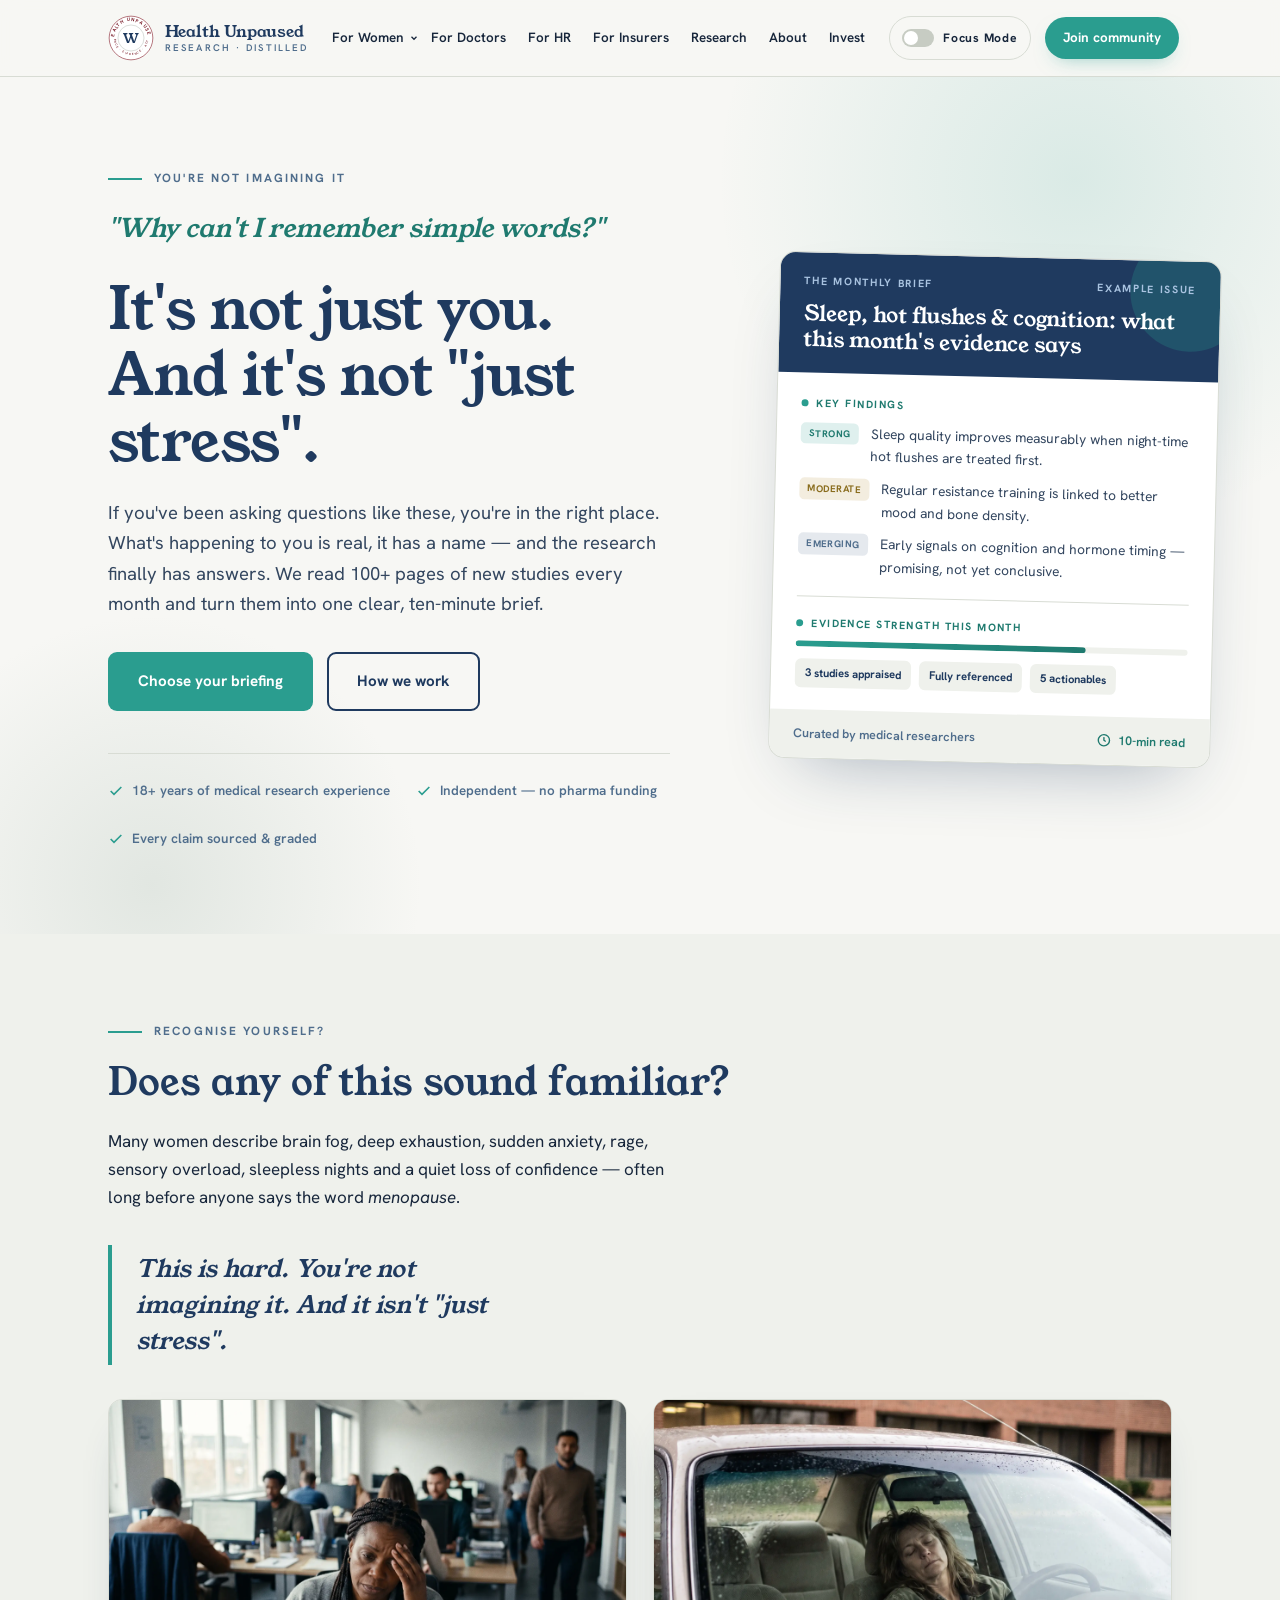
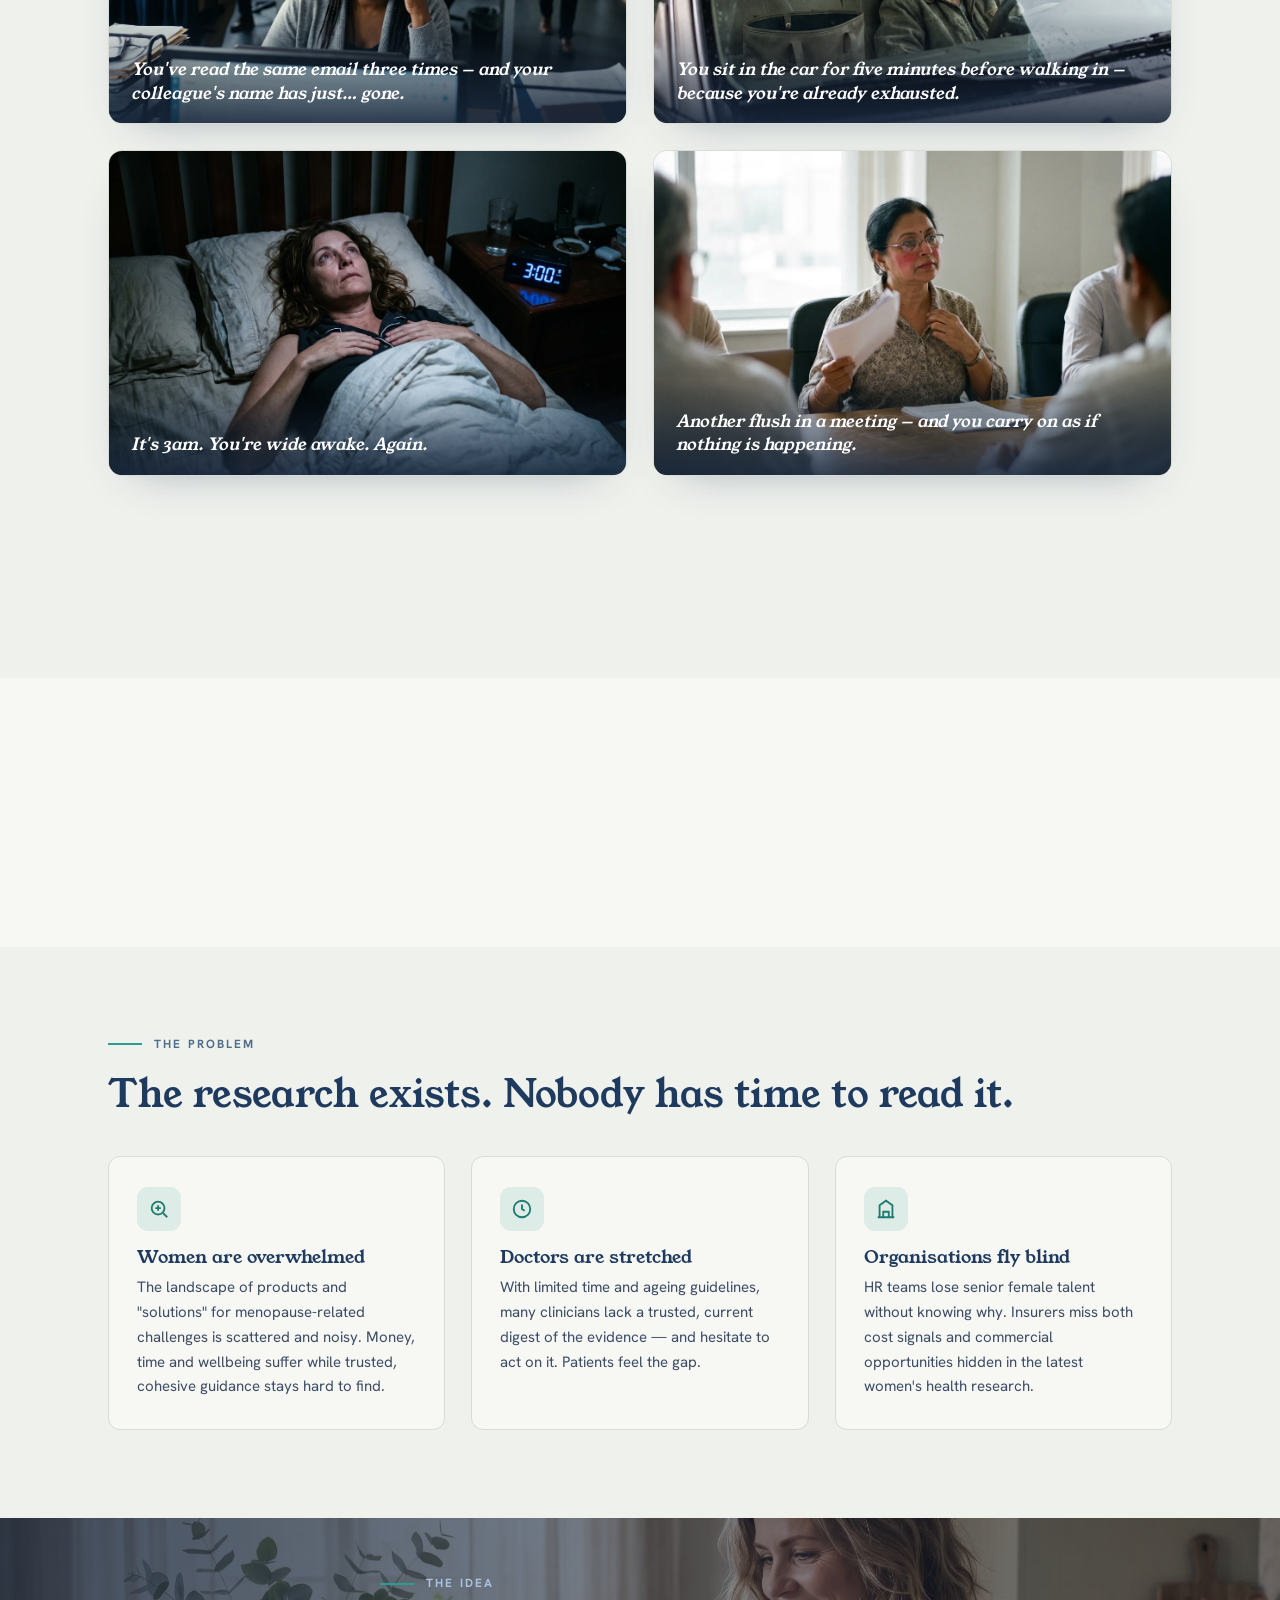
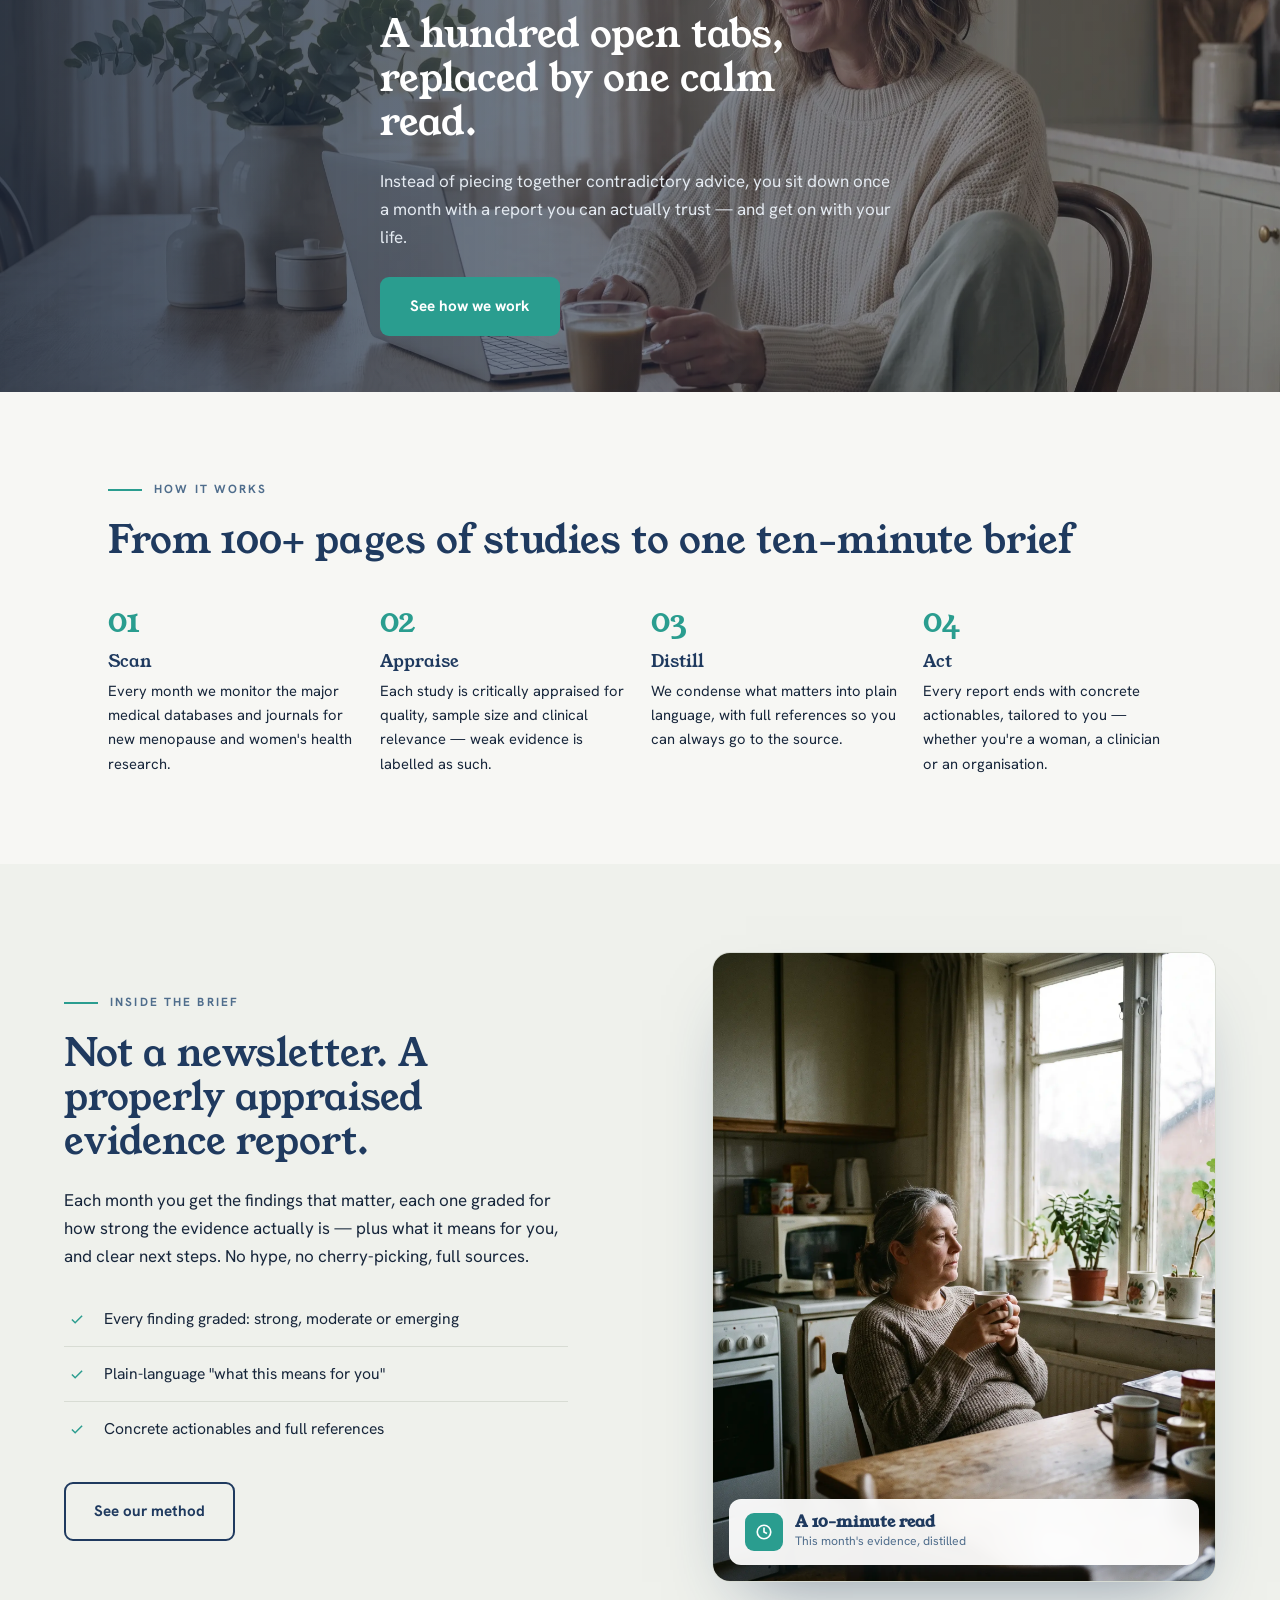
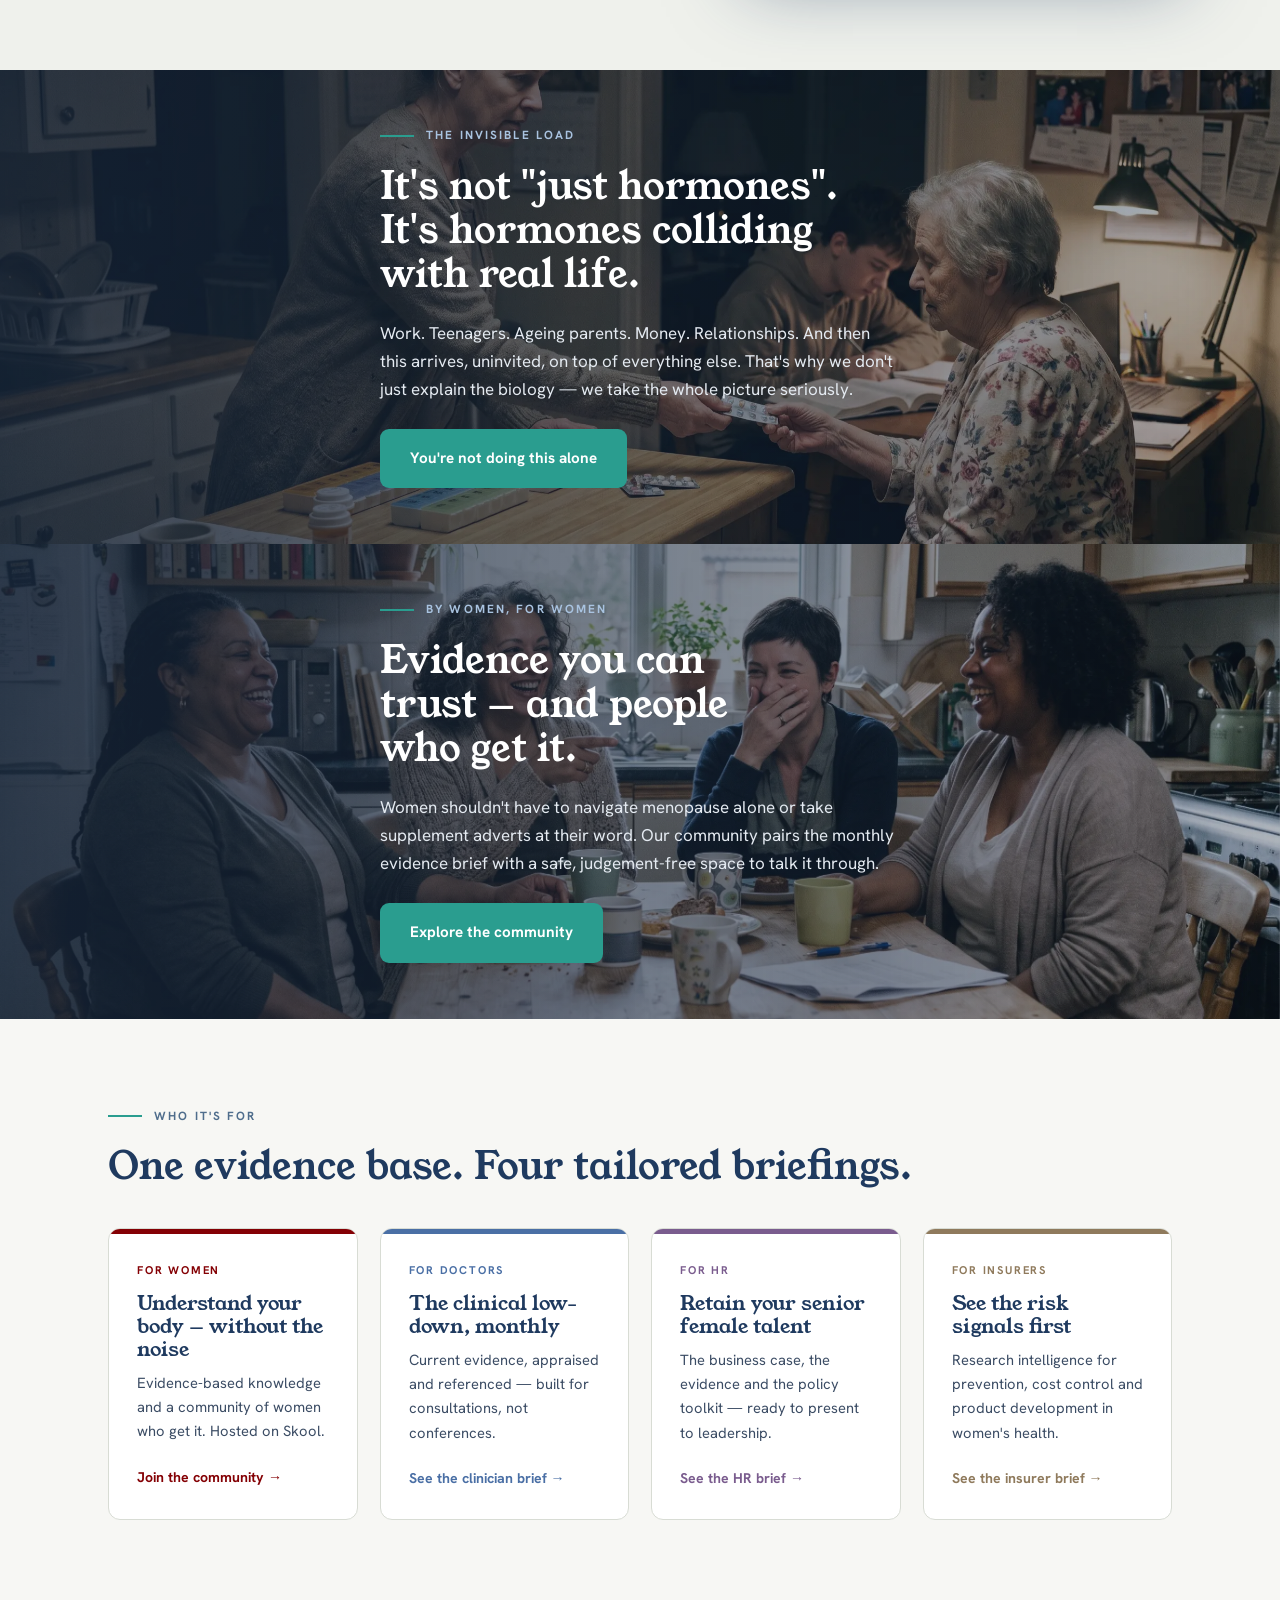
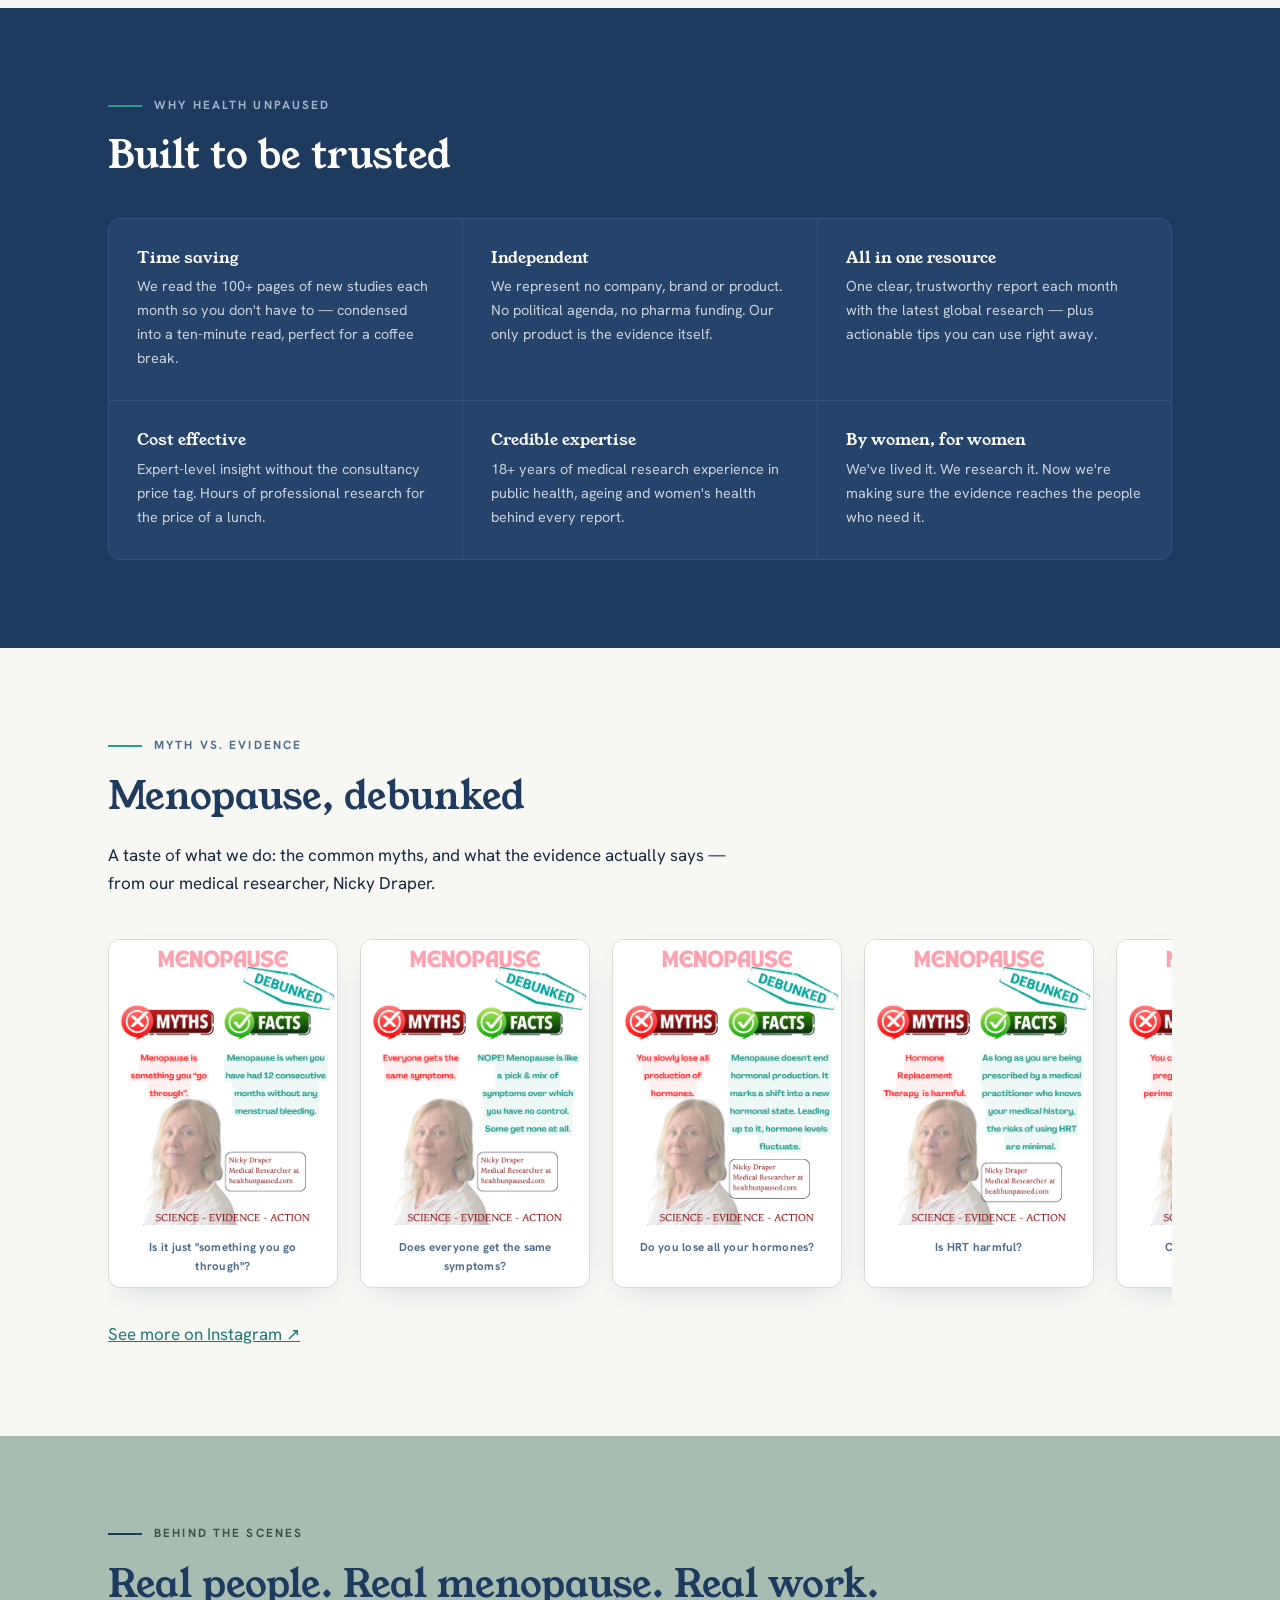
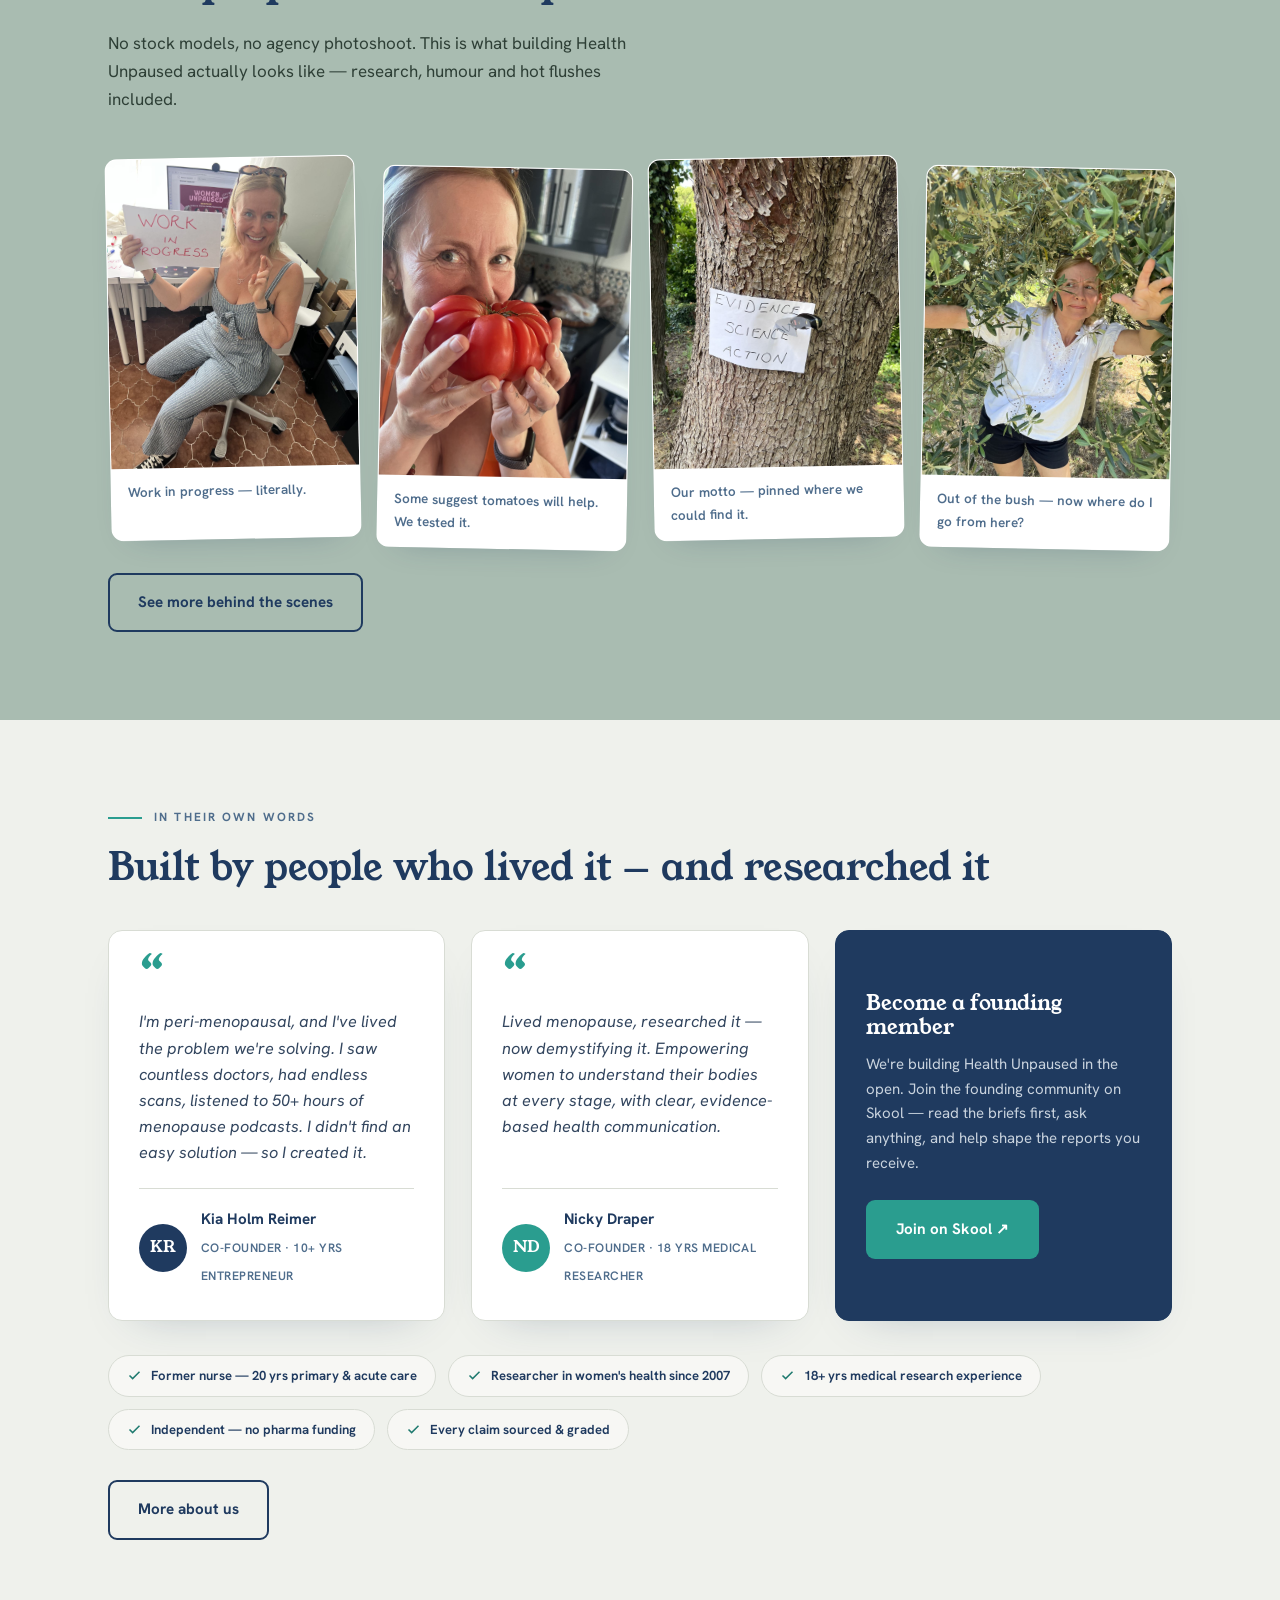
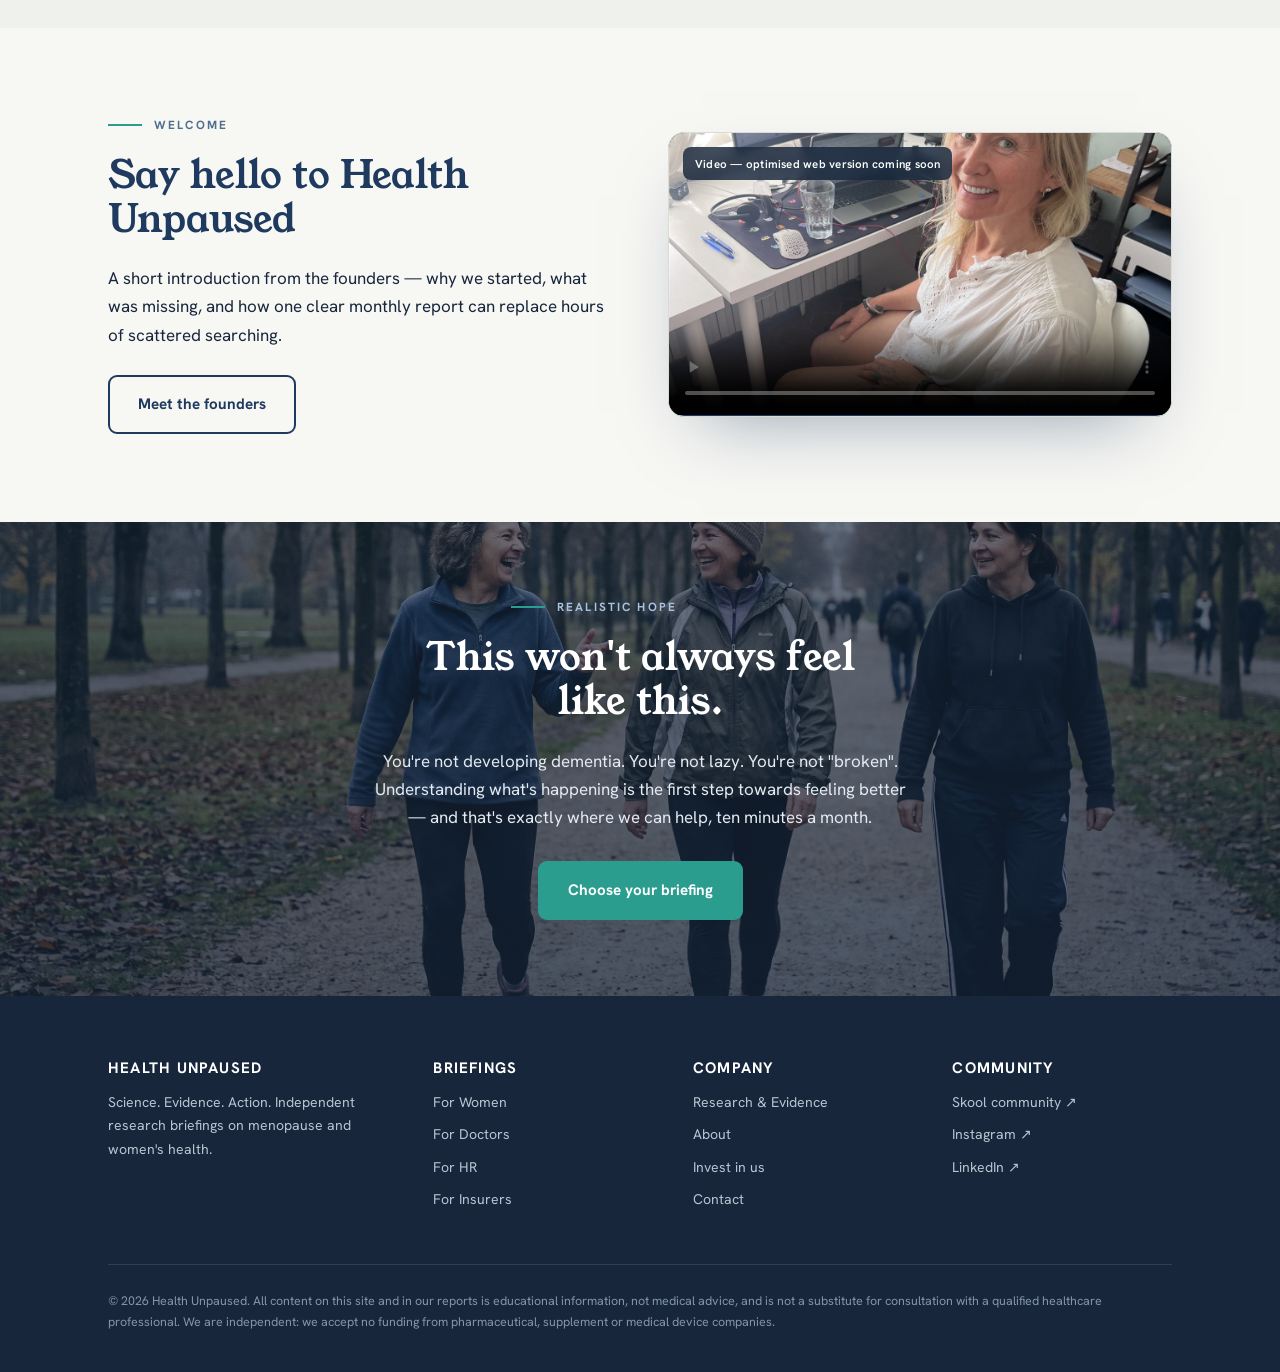
==== commit 2a3d4457: "Recognition before education: experiential hero, documentary photography, brain-fog prominence, ment" ====
--- a/index.html
+++ b/index.html
@@ -68,9 +68,15 @@
     <div class="hero-bg" aria-hidden="true"></div>
     <div class="wrap hero-grid">
       <div class="reveal">
-        <p class="eyebrow">Independent menopause research briefings</p>
-        <h1>We read 100+ pages of research every month. You read ten minutes.</h1>
-        <p class="lede">Health Unpaused condenses the latest peer-reviewed menopause and women's health research into one clear, trustworthy monthly report — with actionable takeaways for women, doctors, HR teams and health insurers.</p>
+        <p class="eyebrow">You're not imagining it</p>
+        <span class="q-rotate" data-rotate aria-label="Questions many women ask themselves">
+          <span class="q">"Why can't I remember simple words?"</span>
+          <span class="q">"Why am I exhausted after a full night's sleep?"</span>
+          <span class="q">"Why am I suddenly anxious about everything?"</span>
+          <span class="q">"Why don't I recognise myself anymore?"</span>
+        </span>
+        <h1>It's not just you. And it's not "just stress".</h1>
+        <p class="lede">If you've been asking questions like these, you're in the right place. What's happening to you is real, it has a name — and the research finally has answers. We read 100+ pages of new studies every month and turn them into one clear, ten-minute brief.</p>
         <div class="cta-row">
           <a class="btn primary" href="#audiences">Choose your briefing</a>
           <a class="btn ghost" href="research.html">How we work</a>
@@ -84,7 +90,7 @@
       <div class="hero-visual reveal" data-reveal="right">
         <div class="brief brief--tilt" role="img" aria-label="Example of a monthly Health Unpaused brief showing graded findings, an evidence-strength meter and actionables">
           <div class="brief__top">
-            <div class="brief__kicker"><span>The Monthly Brief</span><span>Latest issue</span></div>
+            <div class="brief__kicker"><span>The Monthly Brief</span><span>Example issue</span></div>
             <div class="brief__title">Sleep, hot flushes &amp; cognition: what this month's evidence says</div>
           </div>
           <div class="brief__body">
@@ -113,6 +119,37 @@
     </div>
   </div>
 
+  <!-- RECOGNITION: does this sound familiar? -->
+  <section class="block panel">
+    <div class="wrap">
+      <div class="reveal">
+        <p class="eyebrow">Recognise yourself?</p>
+        <h2>Does any of this sound familiar?</h2>
+        <p style="margin-top:14px;max-width:58ch">Many women describe brain fog, deep exhaustion, sudden anxiety, rage, sensory overload, sleepless nights and a quiet loss of confidence — often long before anyone says the word <em>menopause</em>.</p>
+        <p class="pullquote">This is hard. You're not imagining it. And it isn't "just stress".</p>
+      </div>
+      <div class="recog-grid stagger">
+        <figure class="recog-card">
+          <img src="assets/img/doc/desk.webp" alt="A woman at her desk, hand pressed to her forehead, staring at the screen" loading="lazy">
+          <figcaption>You've read the same email three times — and your colleague's name has just… gone.</figcaption>
+        </figure>
+        <figure class="recog-card">
+          <img src="assets/img/doc/car.webp" alt="A woman sitting in her parked car with her eyes closed before going in to work" loading="lazy">
+          <figcaption>You sit in the car for five minutes before walking in — because you're already exhausted.</figcaption>
+        </figure>
+        <figure class="recog-card">
+          <img src="assets/img/doc/awake.webp" alt="A woman lying awake in bed at night, staring at the ceiling" loading="lazy">
+          <figcaption>It's 3am. You're wide awake. Again.</figcaption>
+        </figure>
+        <figure class="recog-card">
+          <img src="assets/img/doc/meeting.webp" alt="A woman in a meeting discreetly fanning herself with papers" loading="lazy">
+          <figcaption>Another flush in a meeting — and you carry on as if nothing is happening.</figcaption>
+        </figure>
+      </div>
+      <p class="reveal" style="margin-top:30px;max-width:58ch">None of this means you're broken, lazy or "losing it". It's biology — and understanding what's happening is the first step towards feeling better. <a href="for-women.html">Start here →</a></p>
+    </div>
+  </section>
+
   <!-- STAT BAND (count-up) -->
   <section class="block tight">
     <div class="wrap stagger">
@@ -208,7 +245,7 @@
         </div>
         <div class="split-media reveal" data-reveal="right">
           <div class="hero-portrait">
-            <img src="assets/img/hero-woman.webp" alt="A woman reading with a cup of coffee by a bright window, calm and unhurried" loading="lazy">
+            <img src="assets/img/doc/coffee-dawn.webp" alt="A woman sitting quietly by the window with a mug of coffee at dawn" loading="lazy">
             <div class="float-tag">
               <span class="ico" aria-hidden="true"><svg width="18" height="18" viewBox="0 0 24 24" fill="none" stroke="#fff" stroke-width="2.2"><path d="M12 6v6l4 2"/><circle cx="12" cy="12" r="9"/></svg></span>
               <span><b>A 10-minute read</b><span>This month's evidence, distilled</span></span>
@@ -219,9 +256,20 @@
     </div>
   </section>
 
-  <!-- WELCOME VIDEO + COMMUNITY IMAGE BAND -->
+  <!-- MENTAL LOAD BAND -->
+  <section class="imgband reveal" aria-label="The invisible load">
+    <img src="assets/img/doc/family.webp" alt="A woman helping her elderly mother while a teenager does homework at the kitchen table" data-parallax>
+    <div class="wrap">
+      <p class="eyebrow">The invisible load</p>
+      <h2 style="max-width:20ch">It's not "just hormones". It's hormones colliding with real life.</h2>
+      <p style="max-width:52ch;margin:16px 0 26px">Work. Teenagers. Ageing parents. Money. Relationships. And then this arrives, uninvited, on top of everything else. That's why we don't just explain the biology — we take the whole picture seriously.</p>
+      <a class="btn primary" href="for-women.html">You're not doing this alone</a>
+    </div>
+  </section>
+
+  <!-- COMMUNITY IMAGE BAND -->
   <section class="imgband reveal" aria-label="Our community">
-    <img src="assets/img/community.webp" alt="A diverse group of women of different ages and backgrounds talking and laughing together">
+    <img src="assets/img/doc/kitchen-table.webp" alt="Women of different ethnicities, ages and body shapes around a kitchen table, laughing together despite looking tired">
     <div class="wrap">
       <p class="eyebrow">By women, for women</p>
       <h2 style="max-width:18ch">Evidence you can trust — and people who get it.</h2>
@@ -406,12 +454,13 @@
     </div>
   </section>
 
-  <!-- CLOSING CTA (image band) -->
-  <section class="imgband imgband--center" aria-label="Get started">
-    <img src="assets/img/walking.webp" alt="Three women walking together on a tree-lined path in golden light" data-parallax>
+  <!-- CLOSING: HOPE (image band) -->
+  <section class="imgband imgband--center" aria-label="Realistic hope">
+    <img src="assets/img/doc/walking.webp" alt="Three women of different ages and backgrounds walking together in a park, one laughing" data-parallax>
     <div class="wrap" style="text-align:center;padding-block:20px">
-      <h2 style="margin-inline:auto">Stay informed in ten minutes a month</h2>
-      <p style="margin:14px auto 30px;max-width:52ch">Choose the briefing built for you — for women, doctors, HR or insurers.</p>
+      <p class="eyebrow" style="justify-content:center">Realistic hope</p>
+      <h2 style="margin-inline:auto;max-width:22ch">This won't always feel like this.</h2>
+      <p style="margin:14px auto 30px;max-width:54ch">You're not developing dementia. You're not lazy. You're not "broken". Understanding what's happening is the first step towards feeling better — and that's exactly where we can help, ten minutes a month.</p>
       <a class="btn primary" href="#audiences">Choose your briefing</a>
     </div>
   </section>
--- a/assets/css/theme.css
+++ b/assets/css/theme.css
@@ -45,8 +45,10 @@
 
 *{margin:0;padding:0;box-sizing:border-box}
 html{scroll-behavior:smooth}
-/* pre-reveal X-offsets & tilted cards must never widen the page */
-html,body{overflow-x:clip}
+/* Pre-reveal X-offsets & tilted cards must never widen the page.
+   IMPORTANT: clip lives on main/footer — NEVER on html/body, where it
+   kills touch scrolling entirely (root propagation). */
+main,footer{overflow-x:clip}
 body{
   font-family:var(--body);
   background:var(--paper);
@@ -89,7 +91,7 @@
 /* ---------- Header ---------- */
 header{
   position:sticky;top:0;z-index:50;background:rgba(247,247,244,.92);
-  backdrop-filter:blur(10px);border-bottom:1px solid var(--line);
+  -webkit-backdrop-filter:blur(10px);backdrop-filter:blur(10px);border-bottom:1px solid var(--line);
   transition:box-shadow .25s;
 }
 header.scrolled{box-shadow:0 10px 30px -18px rgba(31,58,95,.28)}
@@ -313,7 +315,7 @@
 .video-frame .poster-note{
   position:absolute;left:14px;top:14px;right:14px;width:max-content;max-width:calc(100% - 28px);
   background:rgba(23,38,59,.82);color:#fff;pointer-events:none;
-  font-size:.72rem;font-weight:600;letter-spacing:.02em;padding:7px 12px;border-radius:8px;backdrop-filter:blur(4px);
+  font-size:.72rem;font-weight:600;letter-spacing:.02em;padding:7px 12px;border-radius:8px;-webkit-backdrop-filter:blur(4px);backdrop-filter:blur(4px);
 }
 .video-frame .play{
   position:absolute;inset:0;display:flex;align-items:center;justify-content:center;pointer-events:none;
@@ -384,7 +386,7 @@
 /* floating mini report tag on the portrait */
 .hero-portrait .float-tag{
   position:absolute;left:16px;bottom:16px;right:16px;background:rgba(255,255,255,.94);
-  backdrop-filter:blur(6px);border-radius:12px;padding:14px 16px;
+  -webkit-backdrop-filter:blur(6px);backdrop-filter:blur(6px);border-radius:12px;padding:14px 16px;
   box-shadow:0 12px 30px -12px rgba(31,58,95,.4);
   display:flex;align-items:center;gap:12px;
   animation:tagrise .9s .5s both cubic-bezier(.22,.61,.36,1);
@@ -457,6 +459,8 @@
 .brief--tilt{transform:rotate(1.4deg);transition:transform .4s cubic-bezier(.22,.61,.36,1)}
 .brief--tilt:hover{transform:rotate(0deg)}
 body.focus .brief--tilt,body.focus .brief--tilt:hover{transform:none}
+/* mobile: card is full-width — the tilt pokes past the viewport edge, so flatten it */
+@media(max-width:980px){.brief--tilt,.brief--tilt:hover{transform:none}}
 
 /* ============ problem card icons ============ */
 .card .card-ico{
@@ -492,6 +496,39 @@
 }
 .cred-strip svg{flex:none;stroke:var(--teal-dark)}
 .panel .cred-strip span{background:var(--paper)}
+
+/* ============ recognition (experiential) components ============ */
+/* rotating hero question */
+.q-rotate{
+  font-family:var(--display);font-style:italic;font-size:clamp(1.15rem,2.4vw,1.6rem);
+  color:var(--teal-dark);min-height:2.2em;display:block;margin-bottom:14px;
+}
+.q-rotate .q{opacity:0;transition:opacity .6s ease;position:absolute}
+.q-rotate .q.show{opacity:1;position:static}
+body.focus .q-rotate .q{opacity:1;position:static;display:block;font-size:1.05rem;margin-bottom:2px}
+
+/* recognition photo cards */
+.recog-grid{display:grid;grid-template-columns:repeat(2,1fr);gap:26px}
+@media(max-width:720px){.recog-grid{grid-template-columns:1fr}}
+.recog-card{
+  position:relative;border-radius:14px;overflow:hidden;margin:0;
+  border:1px solid var(--line);box-shadow:0 18px 44px -28px rgba(31,58,95,.45);
+}
+.recog-card img{width:100%;aspect-ratio:16/10;object-fit:cover;display:block}
+.recog-card figcaption{
+  position:absolute;left:0;right:0;bottom:0;
+  padding:44px 22px 18px;color:#fff;
+  font-family:var(--display);font-style:italic;font-size:1.05rem;line-height:1.4;
+  background:linear-gradient(180deg,transparent,rgba(23,38,59,.88));
+}
+body.focus .recog-card figcaption{position:static;background:var(--panel);color:var(--navy);padding:16px 18px}
+
+/* pull quote */
+.pullquote{
+  border-left:4px solid var(--teal);padding:6px 0 6px 24px;margin:34px 0;
+  font-family:var(--display);font-style:italic;font-size:clamp(1.15rem,2.2vw,1.5rem);
+  line-height:1.5;color:var(--navy);max-width:30ch;
+}
 
 /* ============ behind-the-scenes gallery (real photos) ============ */
 .bts-grid{display:grid;grid-template-columns:repeat(3,1fr);gap:22px}
@@ -561,8 +598,6 @@
 }
 /* mobile-menu CTA: hidden on desktop (the bar has its own .nav-cta) */
 .nav-join-mobile{display:none!important}
-/* body scroll-lock while the burger menu is open */
-html.menu-open,html.menu-open body{overflow:hidden}
 @media(max-width:1100px){
   .nav-join-mobile{
     display:block!important;order:-1;margin:2px 0 10px;text-align:center;
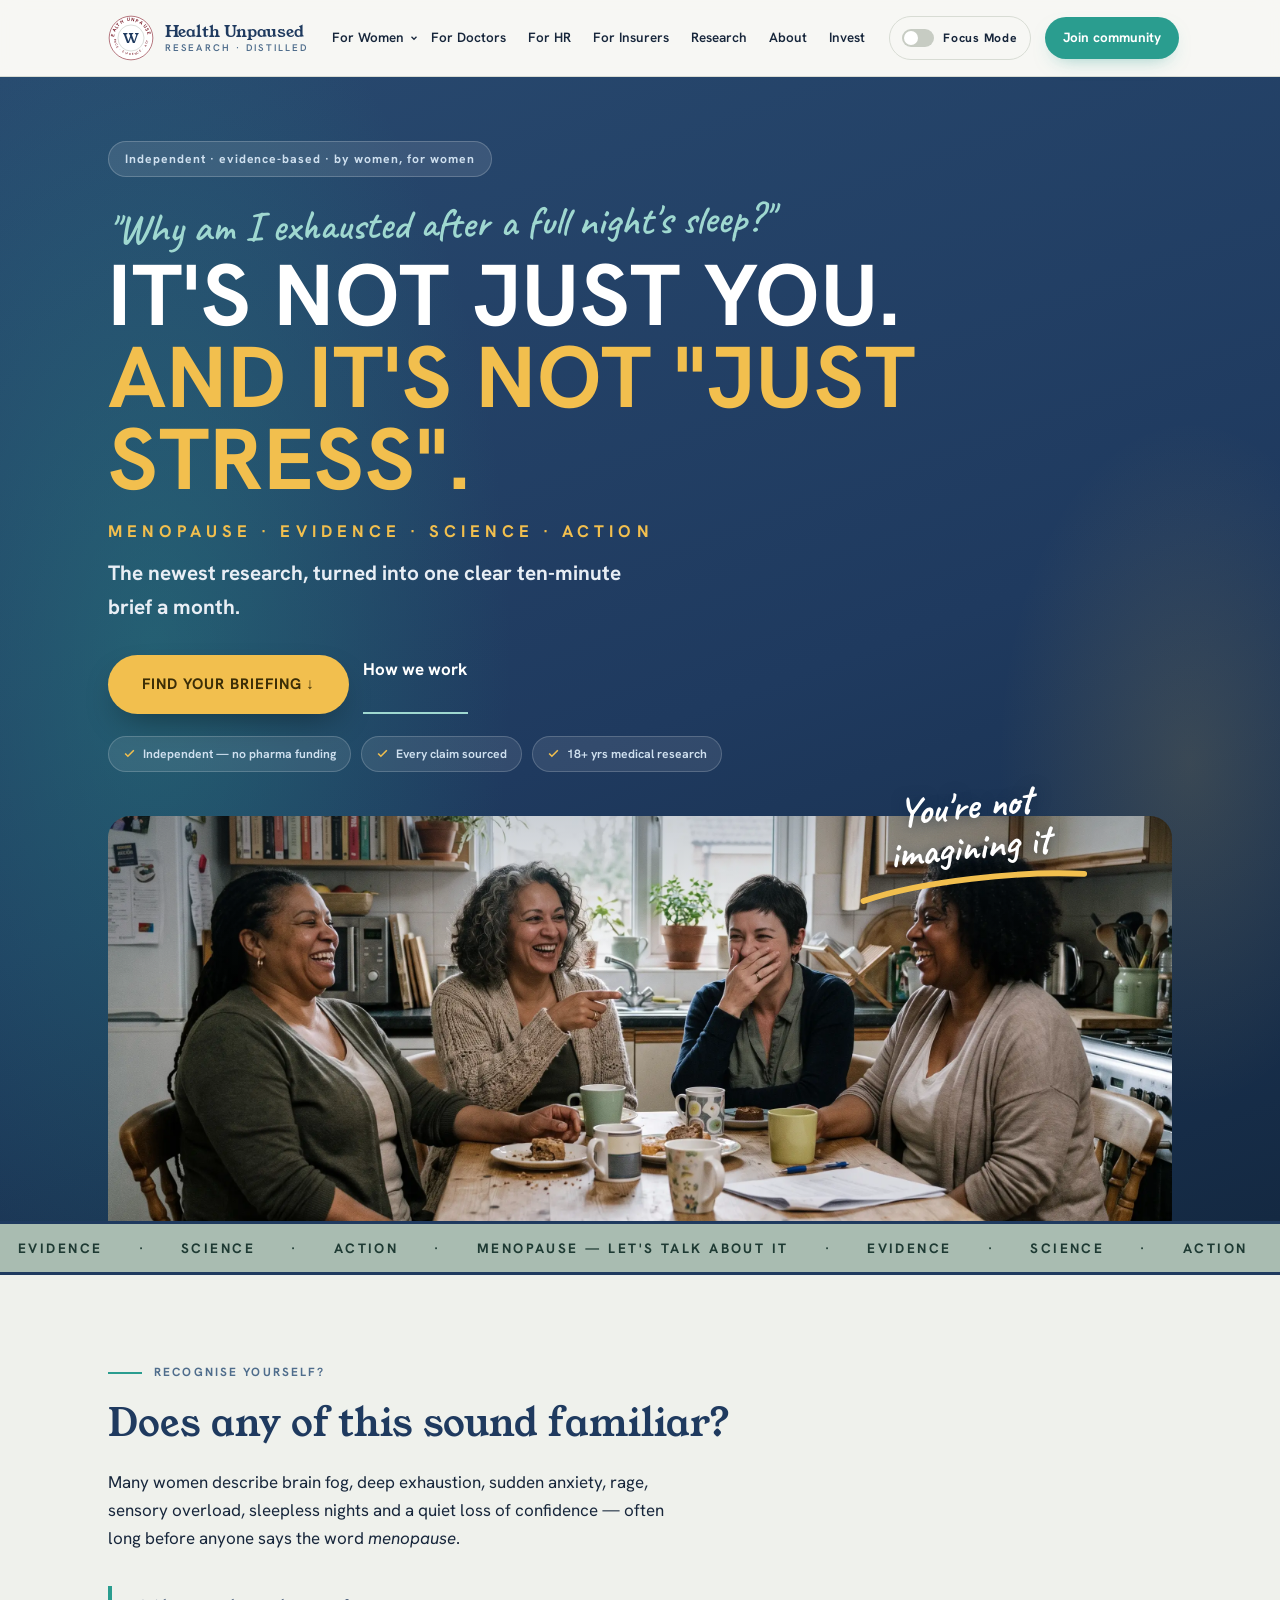
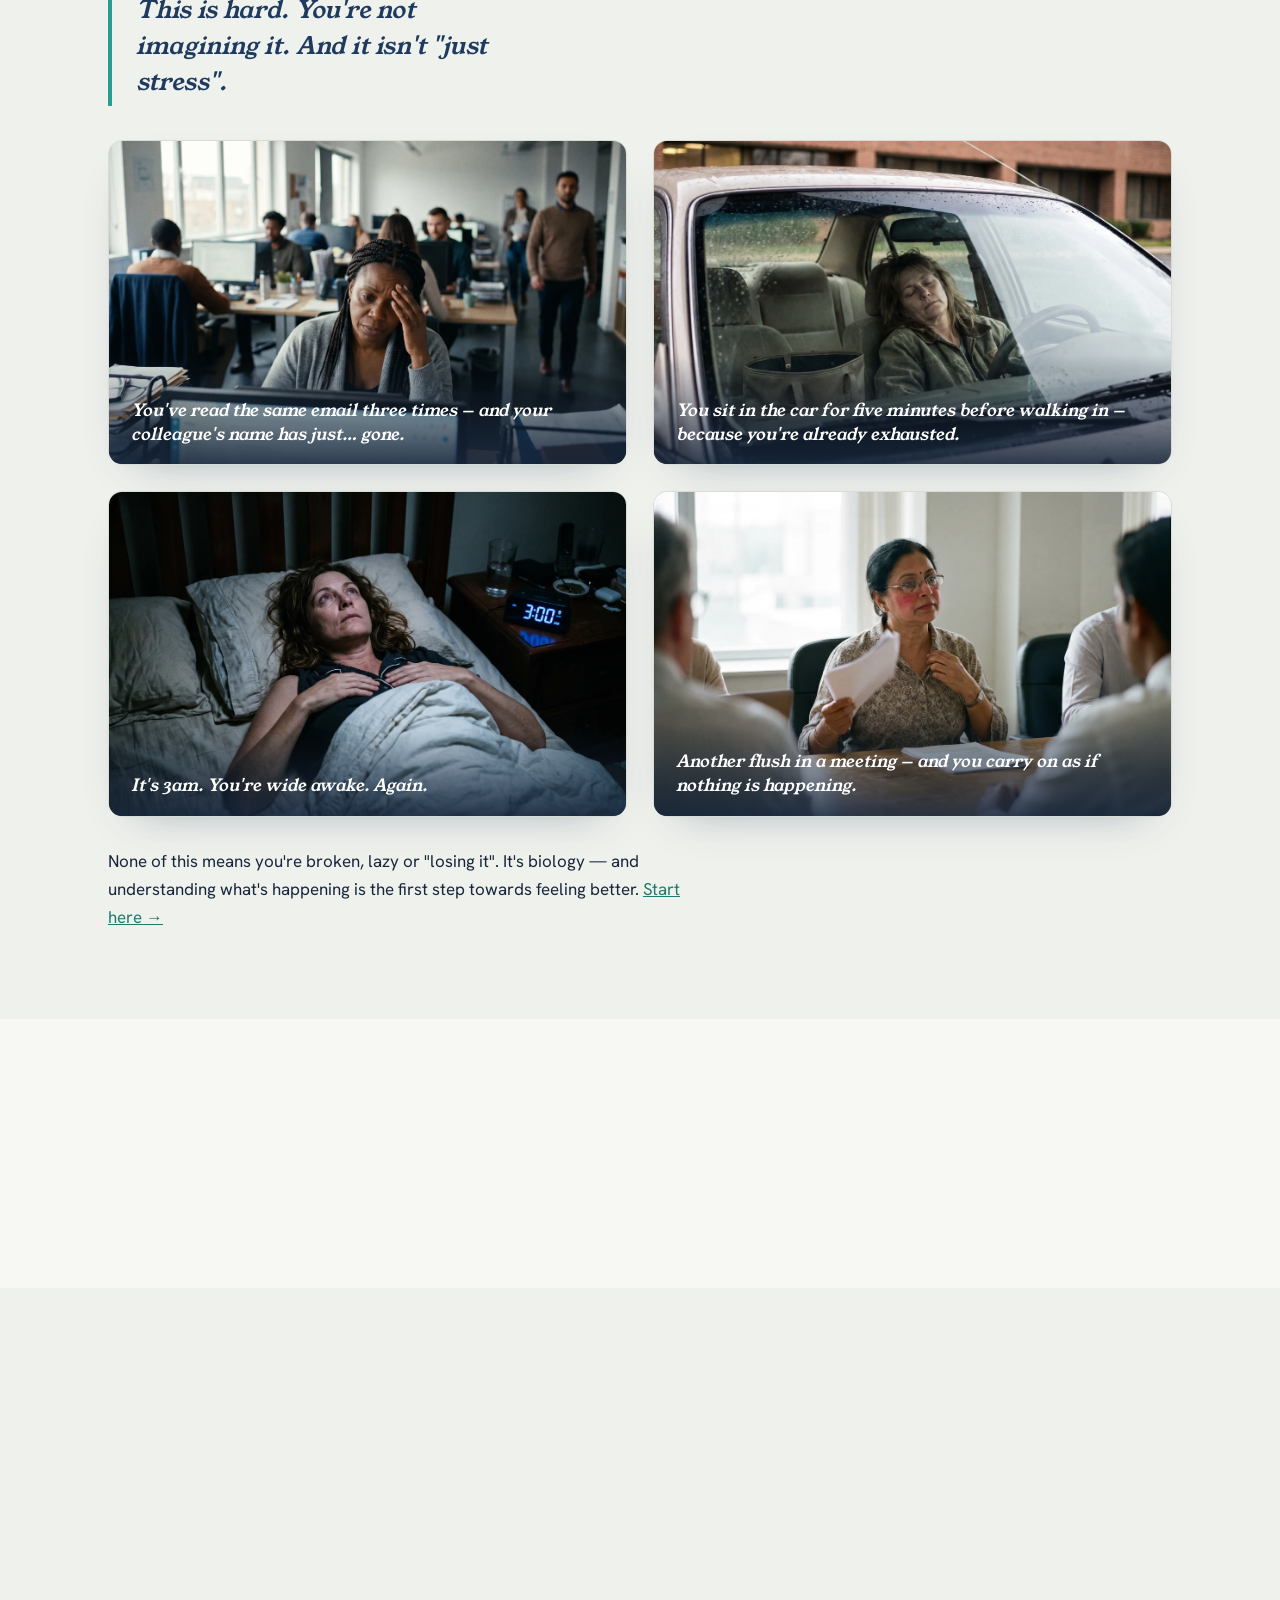
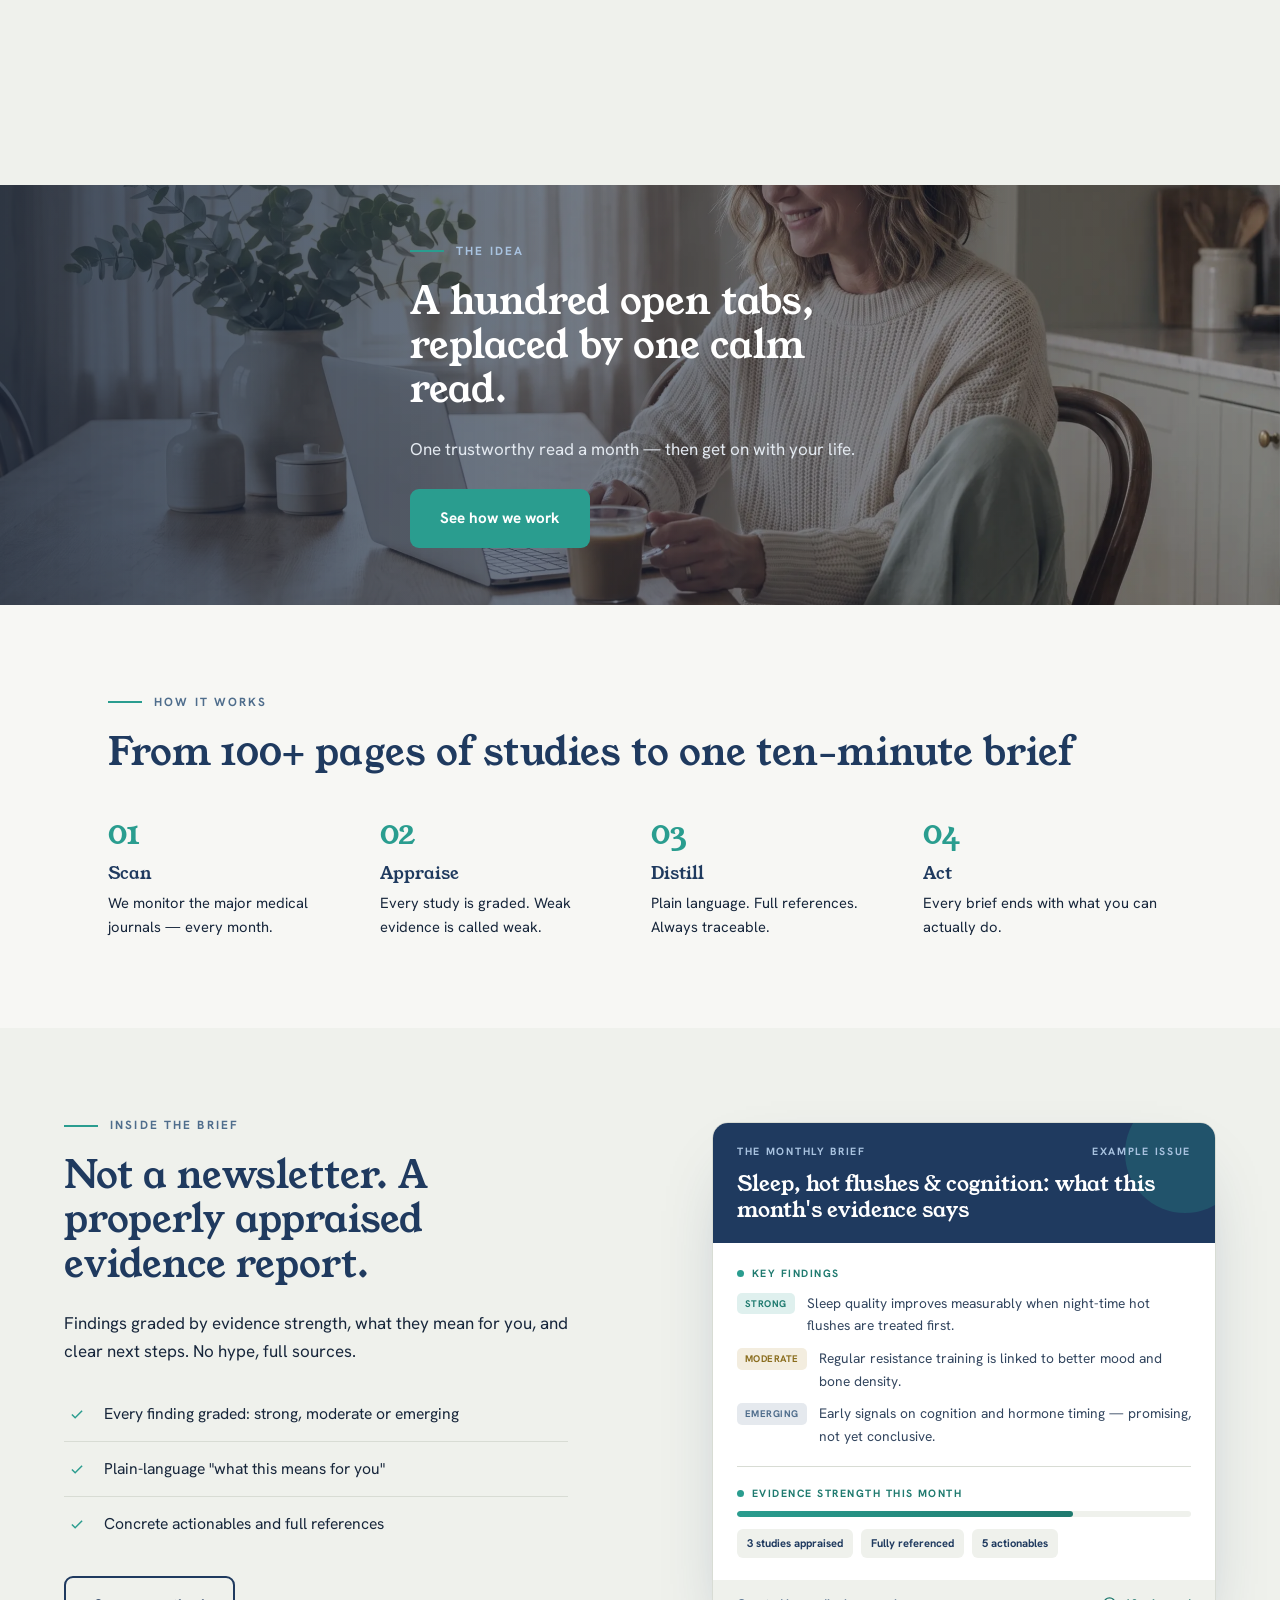
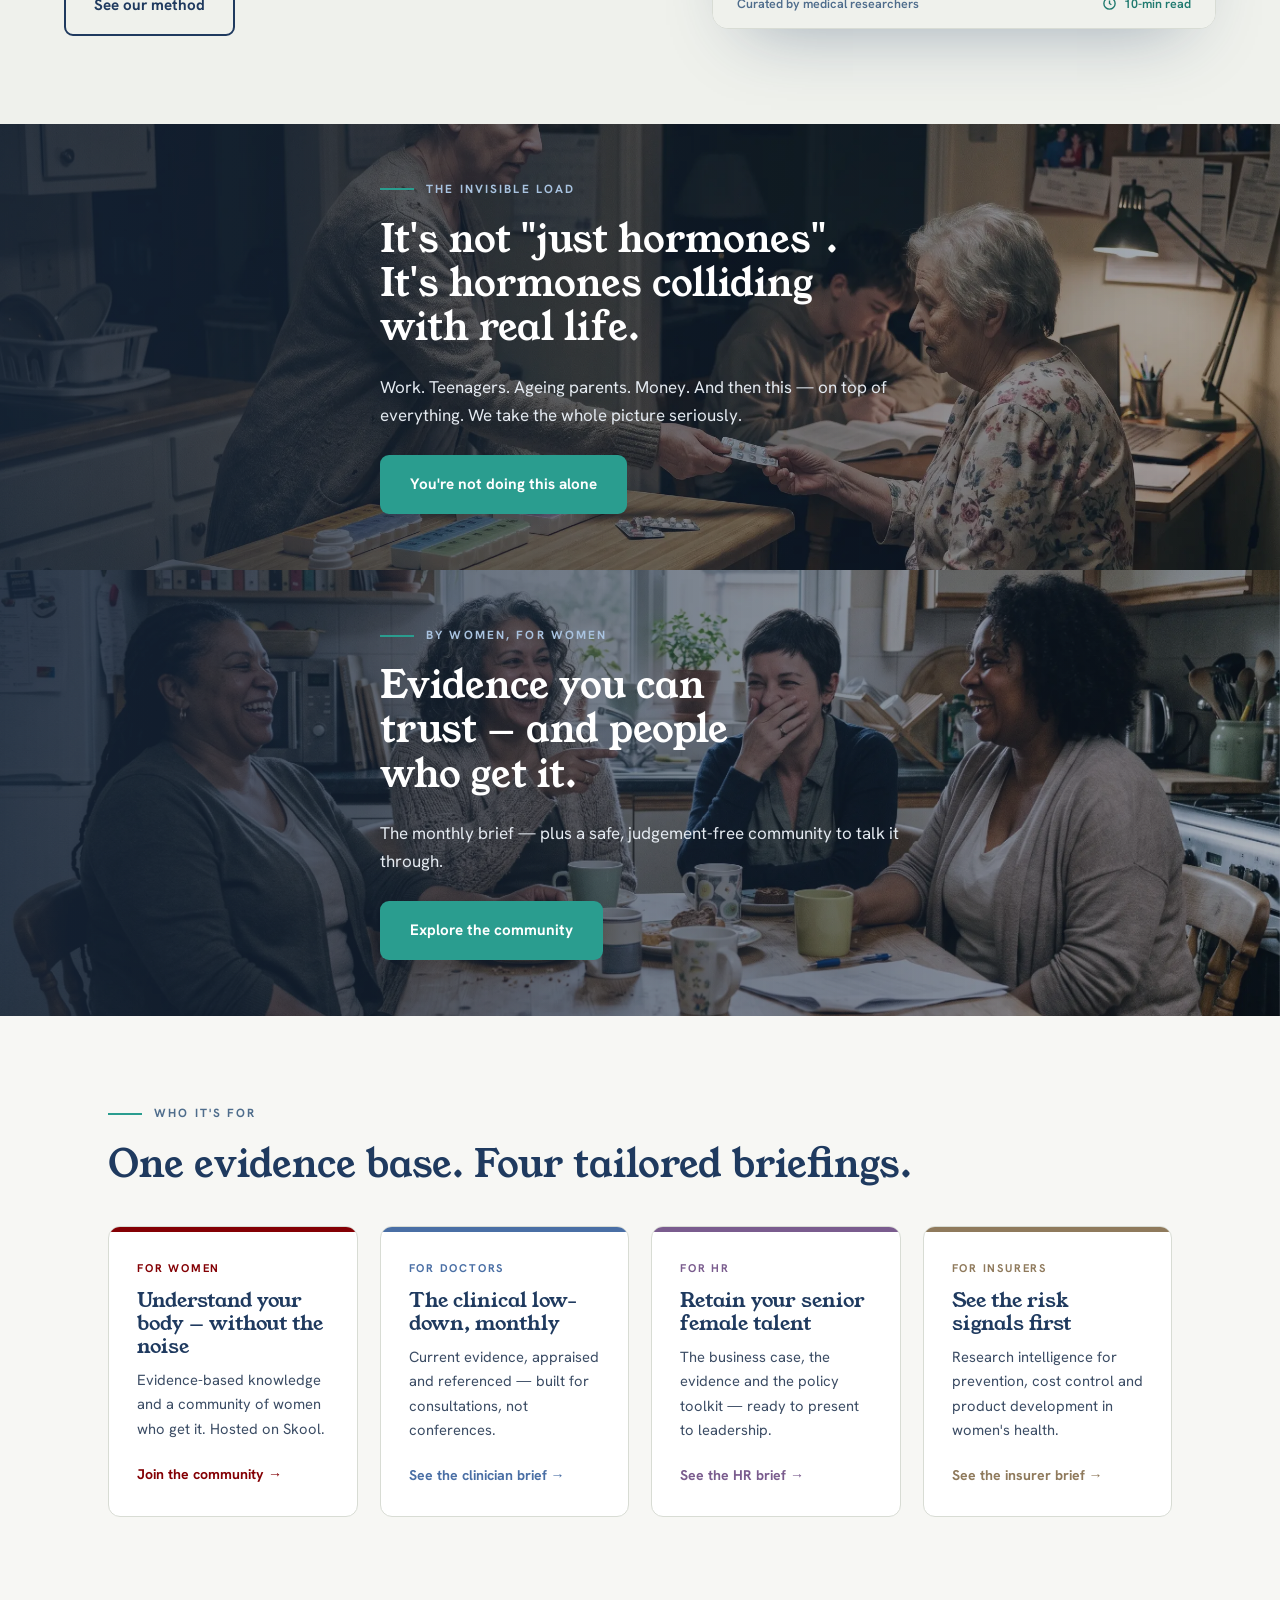
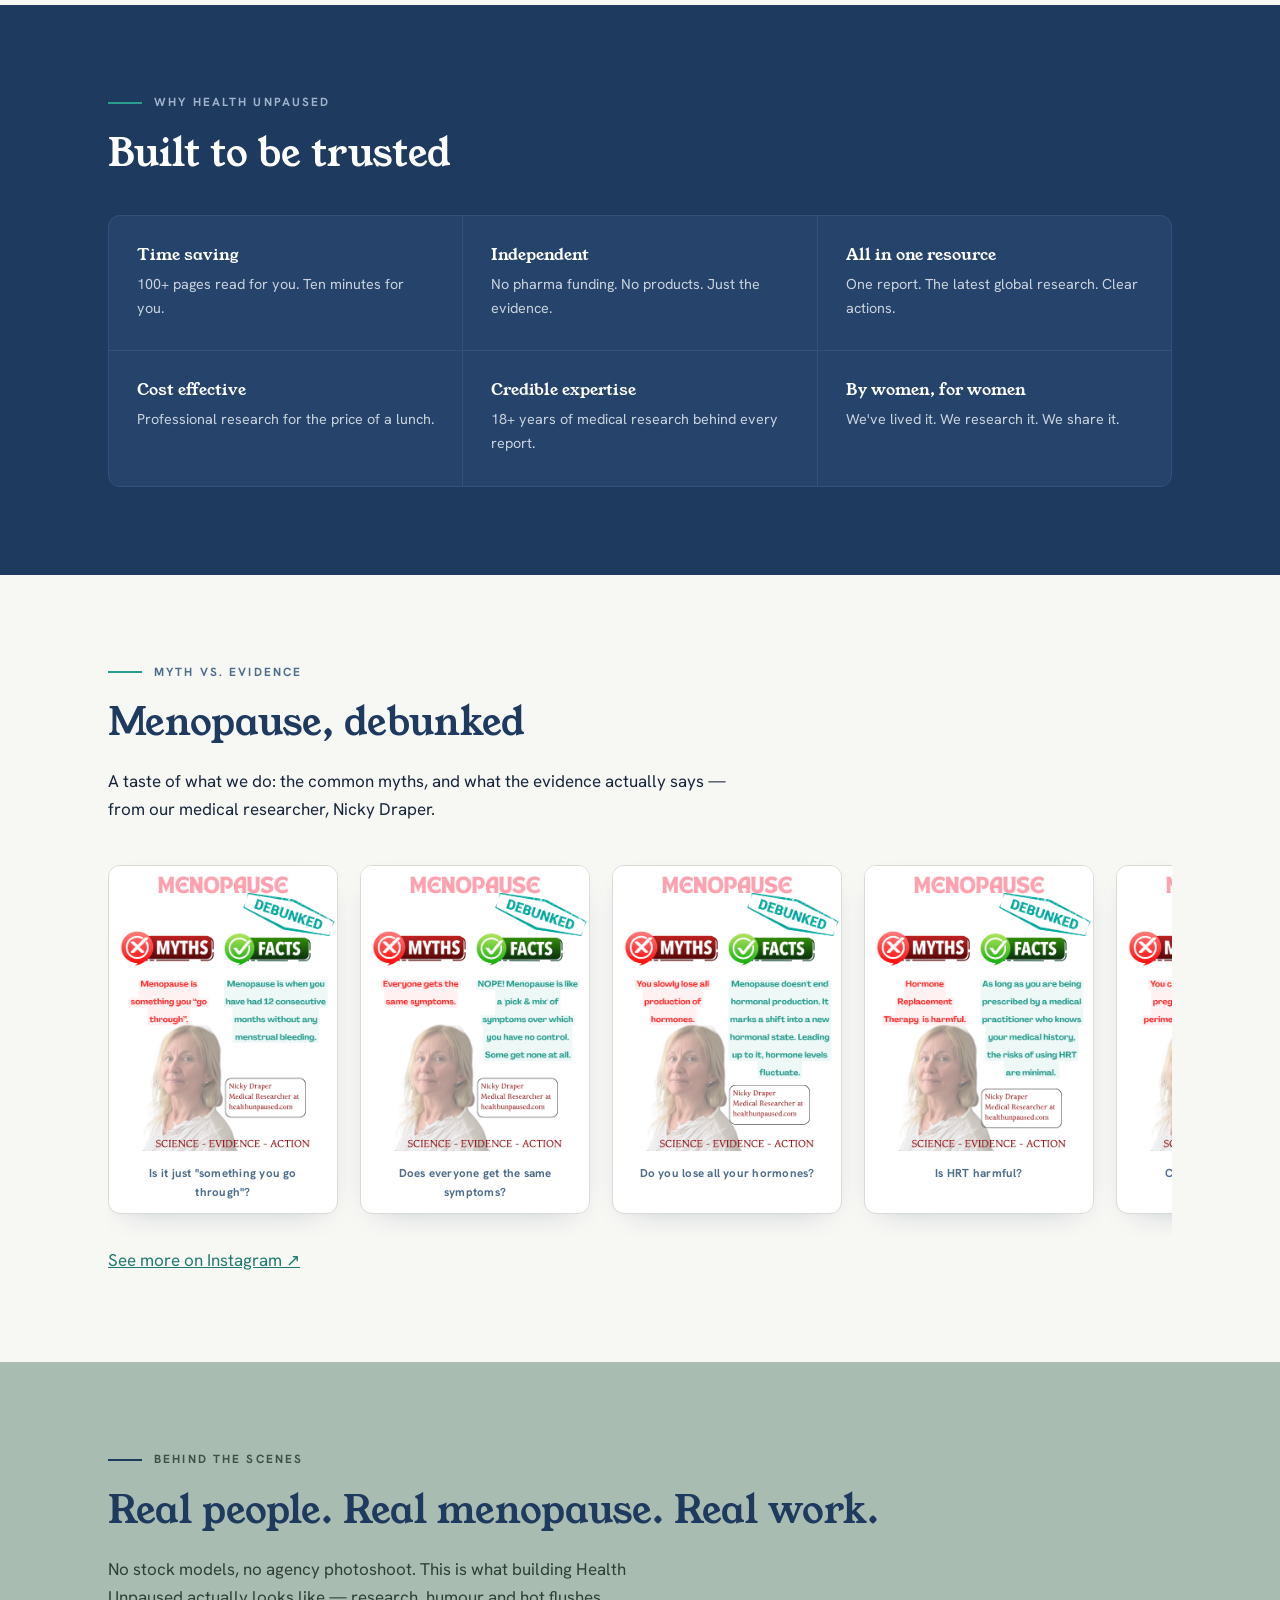
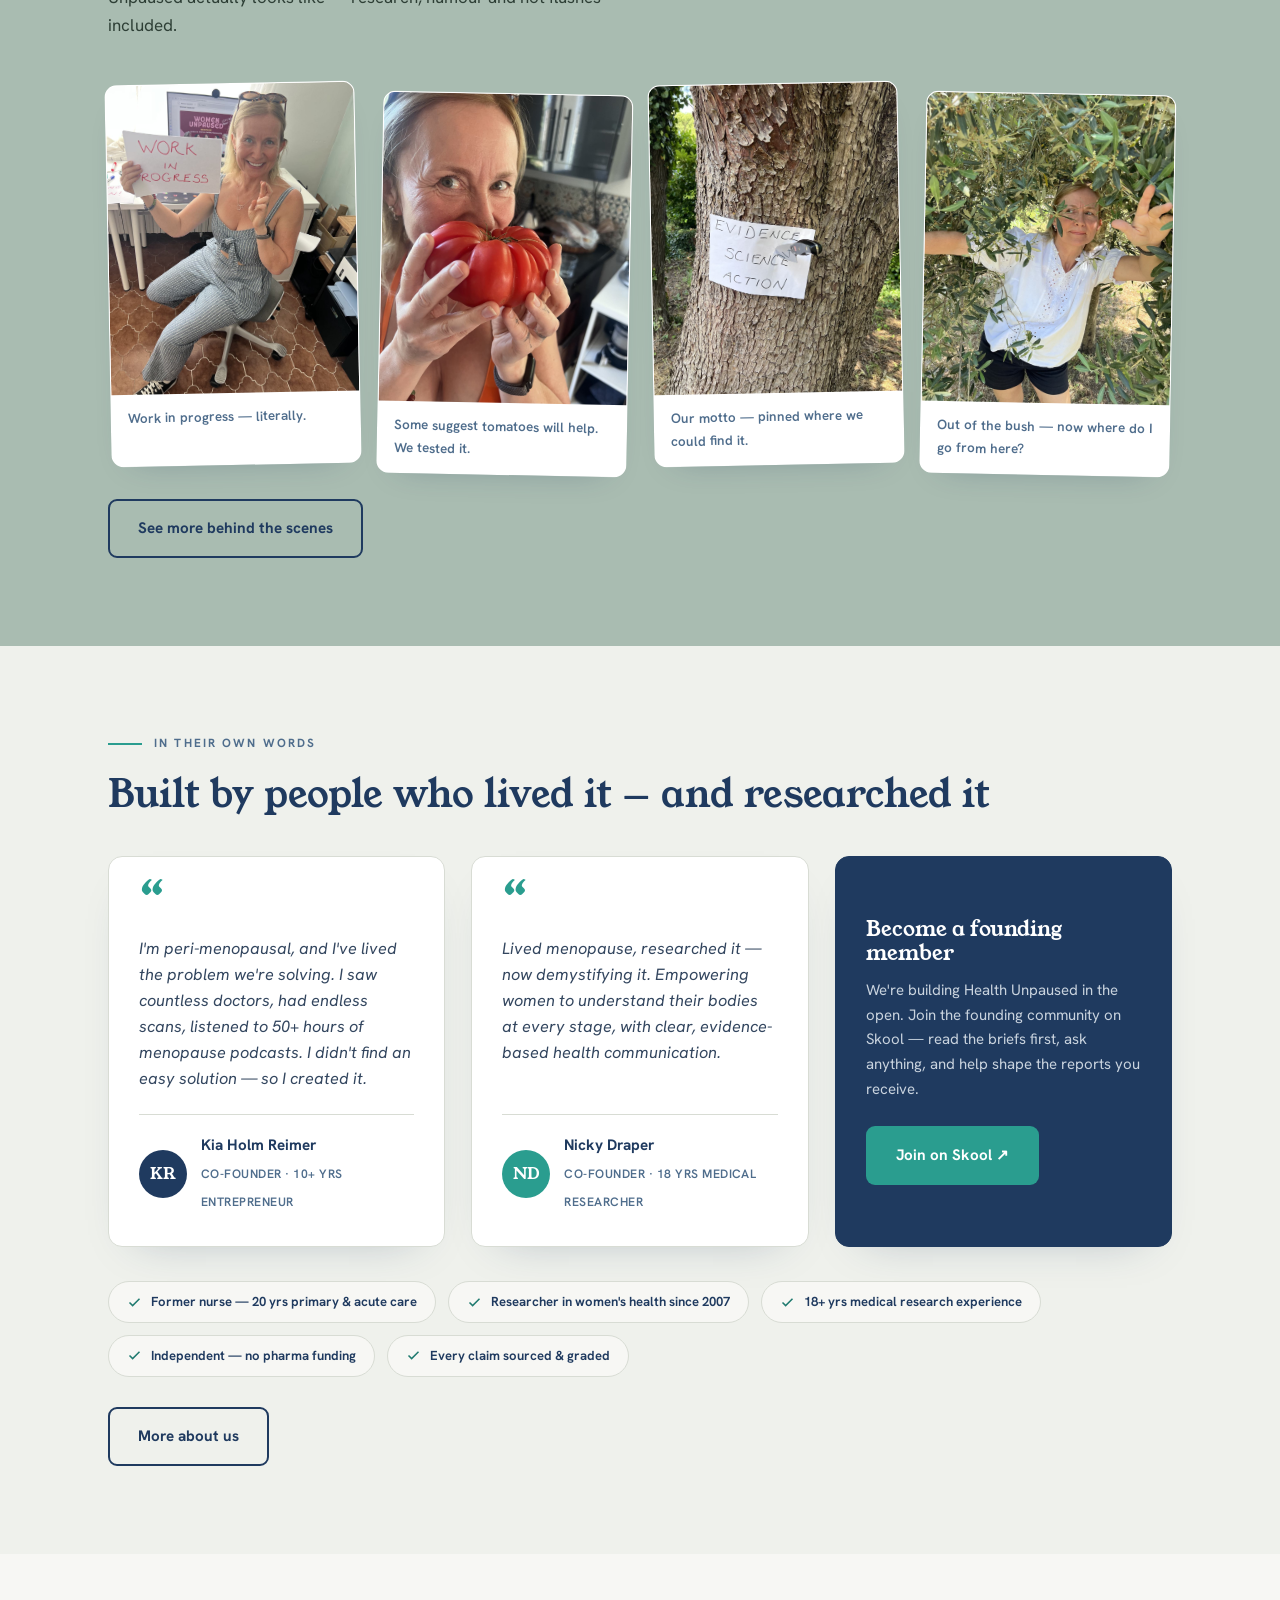
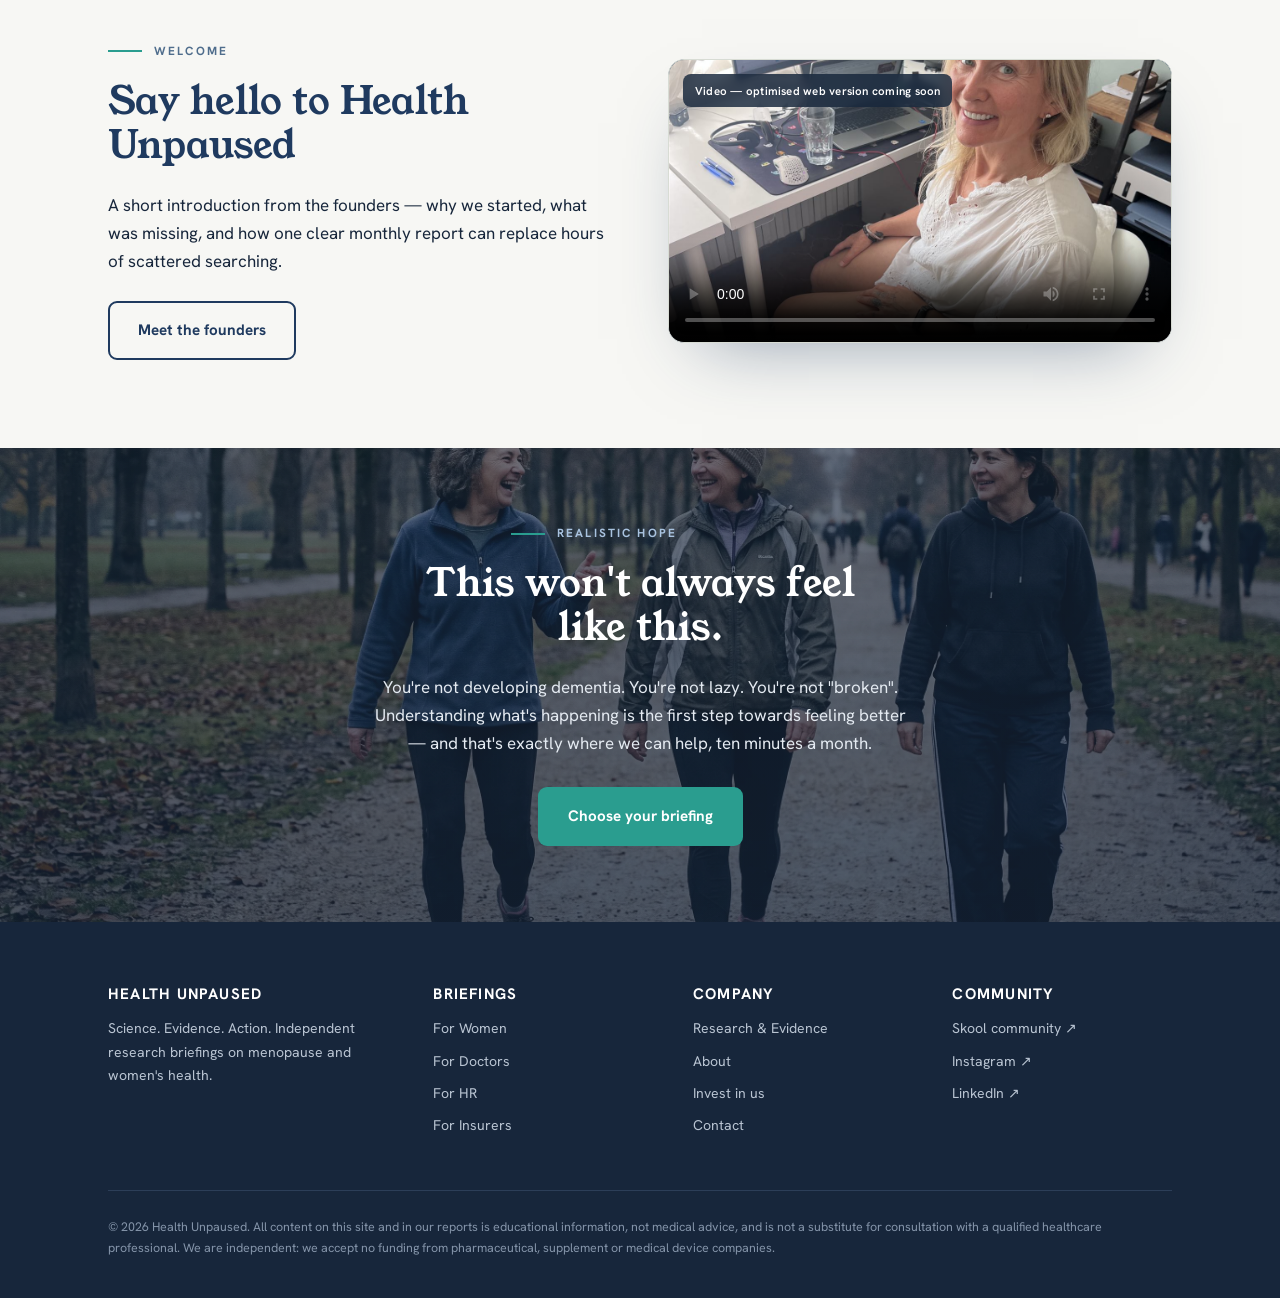
==== commit b92388c4: "Bold homepage hero (v2 formula in HU palette) + shortened copy Co-Authored-By: Claude Fable 5 <norep" ====
--- a/index.html
+++ b/index.html
@@ -63,59 +63,42 @@
 
 <main id="main">
 
-  <!-- HERO -->
-  <div class="hero">
-    <div class="hero-bg" aria-hidden="true"></div>
-    <div class="wrap hero-grid">
-      <div class="reveal">
-        <p class="eyebrow">You're not imagining it</p>
-        <span class="q-rotate" data-rotate aria-label="Questions many women ask themselves">
-          <span class="q">"Why can't I remember simple words?"</span>
-          <span class="q">"Why am I exhausted after a full night's sleep?"</span>
-          <span class="q">"Why am I suddenly anxious about everything?"</span>
-          <span class="q">"Why don't I recognise myself anymore?"</span>
+  <!-- HERO (bold, v2 formula) -->
+  <section class="hero-bold" aria-label="Health Unpaused">
+    <div class="wrap">
+      <span class="hb-part">Independent · evidence-based · by women, for women</span>
+      <span class="hb-qs" data-rotate aria-label="Questions many women ask themselves">
+        <span class="q">"Why can't I remember simple words?"</span>
+        <span class="q">"Why am I exhausted after a full night's sleep?"</span>
+        <span class="q">"Why am I suddenly anxious about everything?"</span>
+        <span class="q">"Why don't I recognise myself anymore?"</span>
+      </span>
+      <h1 class="hb-title">It's not just you.<br><em>And it's not "just stress".</em></h1>
+      <div class="hb-chip">Menopause · Evidence · Science · Action</div>
+      <p class="hb-sub">The newest research, turned into one clear ten-minute brief a month.</p>
+      <div class="cta-row" style="margin-top:30px">
+        <a class="btn-gold" href="#audiences">Find your briefing ↓</a>
+        <a class="btn-linelight" href="research.html">How we work</a>
+      </div>
+      <div class="hb-chips">
+        <span><svg width="13" height="13" viewBox="0 0 24 24" fill="none" stroke-width="3"><path d="M20 6 9 17l-5-5"/></svg>Independent — no pharma funding</span>
+        <span><svg width="13" height="13" viewBox="0 0 24 24" fill="none" stroke-width="3"><path d="M20 6 9 17l-5-5"/></svg>Every claim sourced</span>
+        <span><svg width="13" height="13" viewBox="0 0 24 24" fill="none" stroke-width="3"><path d="M20 6 9 17l-5-5"/></svg>18+ yrs medical research</span>
+      </div>
+      <div class="hb-photo">
+        <span class="hb-note" aria-hidden="true">You're not<br>imagining it
+          <svg viewBox="0 0 120 12" fill="none"><path d="M3 8c30-7 82-7 114-2" stroke="#F2BF4E" stroke-width="3" stroke-linecap="round"/></svg>
         </span>
-        <h1>It's not just you. And it's not "just stress".</h1>
-        <p class="lede">If you've been asking questions like these, you're in the right place. What's happening to you is real, it has a name — and the research finally has answers. We read 100+ pages of new studies every month and turn them into one clear, ten-minute brief.</p>
-        <div class="cta-row">
-          <a class="btn primary" href="#audiences">Choose your briefing</a>
-          <a class="btn ghost" href="research.html">How we work</a>
-        </div>
-        <div class="trust-strip">
-          <span><svg width="16" height="16" viewBox="0 0 24 24" fill="none" stroke="#2A9D8F" stroke-width="2.4"><path d="M20 6 9 17l-5-5"/></svg>18+ years of medical research experience</span>
-          <span><svg width="16" height="16" viewBox="0 0 24 24" fill="none" stroke="#2A9D8F" stroke-width="2.4"><path d="M20 6 9 17l-5-5"/></svg>Independent — no pharma funding</span>
-          <span><svg width="16" height="16" viewBox="0 0 24 24" fill="none" stroke="#2A9D8F" stroke-width="2.4"><path d="M20 6 9 17l-5-5"/></svg>Every claim sourced &amp; graded</span>
-        </div>
-      </div>
-      <div class="hero-visual reveal" data-reveal="right">
-        <div class="brief brief--tilt" role="img" aria-label="Example of a monthly Health Unpaused brief showing graded findings, an evidence-strength meter and actionables">
-          <div class="brief__top">
-            <div class="brief__kicker"><span>The Monthly Brief</span><span>Example issue</span></div>
-            <div class="brief__title">Sleep, hot flushes &amp; cognition: what this month's evidence says</div>
-          </div>
-          <div class="brief__body">
-            <div class="brief__section">
-              <div class="brief__label"><span class="dot"></span> Key findings</div>
-              <div class="brief__finding"><span class="brief__grade strong">Strong</span> Sleep quality improves measurably when night-time hot flushes are treated first.</div>
-              <div class="brief__finding"><span class="brief__grade mod">Moderate</span> Regular resistance training is linked to better mood and bone density.</div>
-              <div class="brief__finding"><span class="brief__grade emerging">Emerging</span> Early signals on cognition and hormone timing — promising, not yet conclusive.</div>
-            </div>
-            <div class="brief__section">
-              <div class="brief__label"><span class="dot"></span> Evidence strength this month</div>
-              <div class="brief__meter" style="--w:74%"><i></i></div>
-              <div class="brief__actions">
-                <span class="brief__chip">3 studies appraised</span>
-                <span class="brief__chip">Fully referenced</span>
-                <span class="brief__chip">5 actionables</span>
-              </div>
-            </div>
-          </div>
-          <div class="brief__foot">
-            <span>Curated by medical researchers</span>
-            <span class="read"><svg width="15" height="15" viewBox="0 0 24 24" fill="none" stroke="currentColor" stroke-width="2.2"><circle cx="12" cy="12" r="9"/><path d="M12 7v5l3 2"/></svg> 10-min read</span>
-          </div>
-        </div>
-      </div>
+        <img src="assets/img/doc/kitchen-table.webp" alt="Women of different ethnicities, ages and body shapes around a kitchen table, laughing together despite looking tired" fetchpriority="high">
+      </div>
+    </div>
+  </section>
+
+  <!-- MARQUEE -->
+  <div class="marquee-hu" aria-hidden="true">
+    <div class="track">
+      <span>Evidence</span><span>·</span><span>Science</span><span>·</span><span>Action</span><span>·</span><span>Menopause — let's talk about it</span><span>·</span>
+      <span>Evidence</span><span>·</span><span>Science</span><span>·</span><span>Action</span><span>·</span><span>Menopause — let's talk about it</span><span>·</span>
     </div>
   </div>
 
@@ -171,17 +154,17 @@
         <div class="card">
           <div class="card-ico" aria-hidden="true"><svg width="22" height="22" viewBox="0 0 24 24" fill="none" stroke-width="2"><circle cx="11" cy="11" r="7"/><path d="M21 21l-4.35-4.35"/><path d="M8 11h6M11 8v6"/></svg></div>
           <h3>Women are overwhelmed</h3>
-          <p>The landscape of products and "solutions" for menopause-related challenges is scattered and noisy. Money, time and wellbeing suffer while trusted, cohesive guidance stays hard to find.</p>
+          <p>Scattered products, noisy promises — and no trusted place to start.</p>
         </div>
         <div class="card">
           <div class="card-ico" aria-hidden="true"><svg width="22" height="22" viewBox="0 0 24 24" fill="none" stroke-width="2"><circle cx="12" cy="12" r="9"/><path d="M12 7v5l3 2"/></svg></div>
           <h3>Doctors are stretched</h3>
-          <p>With limited time and ageing guidelines, many clinicians lack a trusted, current digest of the evidence — and hesitate to act on it. Patients feel the gap.</p>
+          <p>Ten-minute appointments, fast-moving evidence — and patients feel the gap.</p>
         </div>
         <div class="card">
           <div class="card-ico" aria-hidden="true"><svg width="22" height="22" viewBox="0 0 24 24" fill="none" stroke-width="2"><path d="M3 21h18M5 21V8l7-5 7 5v13M9 21v-6h6v6"/></svg></div>
           <h3>Organisations fly blind</h3>
-          <p>HR teams lose senior female talent without knowing why. Insurers miss both cost signals and commercial opportunities hidden in the latest women's health research.</p>
+          <p>HR loses senior talent without knowing why. Insurers see the signal too late.</p>
         </div>
       </div>
     </div>
@@ -193,7 +176,7 @@
     <div class="wrap">
       <p class="eyebrow">The idea</p>
       <h2 style="max-width:20ch">A hundred open tabs, replaced by one calm read.</h2>
-      <p style="max-width:52ch;margin:16px 0 26px">Instead of piecing together contradictory advice, you sit down once a month with a report you can actually trust — and get on with your life.</p>
+      <p style="max-width:52ch;margin:16px 0 26px">One trustworthy read a month — then get on with your life.</p>
       <a class="btn primary" href="research.html">See how we work</a>
     </div>
   </section>
@@ -207,22 +190,22 @@
         <div class="step">
           <div class="step-num">01</div>
           <h3>Scan</h3>
-          <p style="font-size:.92rem">Every month we monitor the major medical databases and journals for new menopause and women's health research.</p>
+          <p style="font-size:.92rem">We monitor the major medical journals — every month.</p>
         </div>
         <div class="step">
           <div class="step-num">02</div>
           <h3>Appraise</h3>
-          <p style="font-size:.92rem">Each study is critically appraised for quality, sample size and clinical relevance — weak evidence is labelled as such.</p>
+          <p style="font-size:.92rem">Every study is graded. Weak evidence is called weak.</p>
         </div>
         <div class="step">
           <div class="step-num">03</div>
           <h3>Distill</h3>
-          <p style="font-size:.92rem">We condense what matters into plain language, with full references so you can always go to the source.</p>
+          <p style="font-size:.92rem">Plain language. Full references. Always traceable.</p>
         </div>
         <div class="step">
           <div class="step-num">04</div>
           <h3>Act</h3>
-          <p style="font-size:.92rem">Every report ends with concrete actionables, tailored to you — whether you're a woman, a clinician or an organisation.</p>
+          <p style="font-size:.92rem">Every brief ends with what you can actually do.</p>
         </div>
       </div>
     </div>
@@ -235,7 +218,7 @@
         <div class="reveal" data-reveal="left">
           <p class="eyebrow">Inside the brief</p>
           <h2>Not a newsletter. A properly appraised evidence report.</h2>
-          <p style="margin:18px 0 22px">Each month you get the findings that matter, each one graded for how strong the evidence actually is — plus what it means for you, and clear next steps. No hype, no cherry-picking, full sources.</p>
+          <p style="margin:18px 0 22px">Findings graded by evidence strength, what they mean for you, and clear next steps. No hype, full sources.</p>
           <ul class="checklist" style="--seg:var(--teal);margin:0 0 26px">
             <li>Every finding graded: strong, moderate or emerging</li>
             <li>Plain-language "what this means for you"</li>
@@ -244,11 +227,31 @@
           <a class="btn ghost" href="research.html">See our method</a>
         </div>
         <div class="split-media reveal" data-reveal="right">
-          <div class="hero-portrait">
-            <img src="assets/img/doc/coffee-dawn.webp" alt="A woman sitting quietly by the window with a mug of coffee at dawn" loading="lazy">
-            <div class="float-tag">
-              <span class="ico" aria-hidden="true"><svg width="18" height="18" viewBox="0 0 24 24" fill="none" stroke="#fff" stroke-width="2.2"><path d="M12 6v6l4 2"/><circle cx="12" cy="12" r="9"/></svg></span>
-              <span><b>A 10-minute read</b><span>This month's evidence, distilled</span></span>
+          <div class="brief" role="img" aria-label="Example of a monthly Health Unpaused brief showing graded findings, an evidence-strength meter and actionables">
+            <div class="brief__top">
+              <div class="brief__kicker"><span>The Monthly Brief</span><span>Example issue</span></div>
+              <div class="brief__title">Sleep, hot flushes &amp; cognition: what this month's evidence says</div>
+            </div>
+            <div class="brief__body">
+              <div class="brief__section">
+                <div class="brief__label"><span class="dot"></span> Key findings</div>
+                <div class="brief__finding"><span class="brief__grade strong">Strong</span> Sleep quality improves measurably when night-time hot flushes are treated first.</div>
+                <div class="brief__finding"><span class="brief__grade mod">Moderate</span> Regular resistance training is linked to better mood and bone density.</div>
+                <div class="brief__finding"><span class="brief__grade emerging">Emerging</span> Early signals on cognition and hormone timing — promising, not yet conclusive.</div>
+              </div>
+              <div class="brief__section">
+                <div class="brief__label"><span class="dot"></span> Evidence strength this month</div>
+                <div class="brief__meter" style="--w:74%"><i></i></div>
+                <div class="brief__actions">
+                  <span class="brief__chip">3 studies appraised</span>
+                  <span class="brief__chip">Fully referenced</span>
+                  <span class="brief__chip">5 actionables</span>
+                </div>
+              </div>
+            </div>
+            <div class="brief__foot">
+              <span>Curated by medical researchers</span>
+              <span class="read"><svg width="15" height="15" viewBox="0 0 24 24" fill="none" stroke="currentColor" stroke-width="2.2"><circle cx="12" cy="12" r="9"/><path d="M12 7v5l3 2"/></svg> 10-min read</span>
             </div>
           </div>
         </div>
@@ -262,7 +265,7 @@
     <div class="wrap">
       <p class="eyebrow">The invisible load</p>
       <h2 style="max-width:20ch">It's not "just hormones". It's hormones colliding with real life.</h2>
-      <p style="max-width:52ch;margin:16px 0 26px">Work. Teenagers. Ageing parents. Money. Relationships. And then this arrives, uninvited, on top of everything else. That's why we don't just explain the biology — we take the whole picture seriously.</p>
+      <p style="max-width:52ch;margin:16px 0 26px">Work. Teenagers. Ageing parents. Money. And then this — on top of everything. We take the whole picture seriously.</p>
       <a class="btn primary" href="for-women.html">You're not doing this alone</a>
     </div>
   </section>
@@ -273,7 +276,7 @@
     <div class="wrap">
       <p class="eyebrow">By women, for women</p>
       <h2 style="max-width:18ch">Evidence you can trust — and people who get it.</h2>
-      <p style="max-width:52ch;margin:16px 0 26px">Women shouldn't have to navigate menopause alone or take supplement adverts at their word. Our community pairs the monthly evidence brief with a safe, judgement-free space to talk it through.</p>
+      <p style="max-width:52ch;margin:16px 0 26px">The monthly brief — plus a safe, judgement-free community to talk it through.</p>
       <a class="btn primary" href="for-women.html">Explore the community</a>
     </div>
   </section>
@@ -318,12 +321,12 @@
       <p class="eyebrow">Why Health Unpaused</p>
       <h2>Built to be trusted</h2>
       <div class="usp stagger" style="margin-top:40px">
-        <div><h3>Time saving</h3><p>We read the 100+ pages of new studies each month so you don't have to — condensed into a ten-minute read, perfect for a coffee break.</p></div>
-        <div><h3>Independent</h3><p>We represent no company, brand or product. No political agenda, no pharma funding. Our only product is the evidence itself.</p></div>
-        <div><h3>All in one resource</h3><p>One clear, trustworthy report each month with the latest global research — plus actionable tips you can use right away.</p></div>
-        <div><h3>Cost effective</h3><p>Expert-level insight without the consultancy price tag. Hours of professional research for the price of a lunch.</p></div>
-        <div><h3>Credible expertise</h3><p>18+ years of medical research experience in public health, ageing and women's health behind every report.</p></div>
-        <div><h3>By women, for women</h3><p>We've lived it. We research it. Now we're making sure the evidence reaches the people who need it.</p></div>
+        <div><h3>Time saving</h3><p>100+ pages read for you. Ten minutes for you.</p></div>
+        <div><h3>Independent</h3><p>No pharma funding. No products. Just the evidence.</p></div>
+        <div><h3>All in one resource</h3><p>One report. The latest global research. Clear actions.</p></div>
+        <div><h3>Cost effective</h3><p>Professional research for the price of a lunch.</p></div>
+        <div><h3>Credible expertise</h3><p>18+ years of medical research behind every report.</p></div>
+        <div><h3>By women, for women</h3><p>We've lived it. We research it. We share it.</p></div>
       </div>
     </div>
   </section>
--- a/assets/css/theme.css
+++ b/assets/css/theme.css
@@ -22,9 +22,13 @@
   src:url('../fonts/hanken-italic-400.woff2') format('woff2');
 }
 
+@font-face{font-family:'Caveat';font-style:normal;font-weight:500 700;font-display:swap;src:url('../fonts/caveat.woff2') format('woff2')}
+
 :root{
   --ink:#17263B;
   --navy:#1F3A5F;
+  --gold:#F2BF4E;
+  --hand:'Caveat',cursive;
   --slate:#4F6D8C;
   --teal:#2A9D8F;
   --teal-dark:#1F7A6F;
@@ -497,6 +501,63 @@
 .cred-strip svg{flex:none;stroke:var(--teal-dark)}
 .panel .cred-strip span{background:var(--paper)}
 
+/* ============ BOLD HERO (v2 formula, HU palette) ============ */
+.hero-bold{
+  background:linear-gradient(160deg,#28496F 0%,var(--navy) 55%,#142942 100%);
+  color:#fff;position:relative;overflow:hidden;padding:64px 0 0;
+}
+.hero-bold::before{content:"";position:absolute;left:-16%;top:-12%;width:56%;height:125%;
+  background:radial-gradient(closest-side,rgba(42,157,143,.35),rgba(42,157,143,0));border-radius:50%;pointer-events:none}
+.hero-bold::after{content:"";position:absolute;right:-8%;top:30%;width:30%;height:60%;
+  background:radial-gradient(closest-side,rgba(242,191,78,.14),transparent);border-radius:50%;pointer-events:none}
+.hero-bold .wrap{position:relative;z-index:1}
+.hb-part{display:inline-flex;align-items:center;gap:8px;background:rgba(255,255,255,.1);border:1px solid rgba(255,255,255,.2);
+  border-radius:999px;padding:7px 16px;font-size:.76rem;font-weight:700;letter-spacing:.08em;color:#CFE0EF;margin-bottom:24px}
+.hb-qs{display:block;min-height:2.4em;margin-bottom:8px;position:relative}
+.hb-qs .q{font-family:var(--hand);font-weight:600;font-size:clamp(1.7rem,3.4vw,2.6rem);line-height:1.08;
+  color:#9FD8D0;transform:rotate(-1deg);display:inline-block;opacity:0;transition:opacity .6s ease;position:absolute;left:0;top:0}
+.hb-qs .q.show{opacity:1;position:static}
+body.focus .hb-qs .q{opacity:1;position:static;display:block;transform:none;font-size:1.15rem;margin-bottom:2px}
+.hb-title{font-family:var(--body);font-weight:800;letter-spacing:.01em;line-height:.95;text-transform:uppercase;
+  color:#fff;font-size:clamp(2.6rem,7vw,5.4rem)}
+.hb-title em{font-style:normal;color:var(--gold)}
+.hb-chip{display:inline-block;margin-top:18px;color:var(--gold);font-weight:800;letter-spacing:.3em;text-transform:uppercase;
+  font-size:clamp(.85rem,1.5vw,1.05rem)}
+.hb-sub{margin-top:10px;font-weight:700;font-size:clamp(1rem,2vw,1.3rem);color:#E8EEF5;max-width:44ch}
+.btn-gold{display:inline-block;background:var(--gold);color:#3C2E07;text-decoration:none;
+  font-weight:800;letter-spacing:.06em;text-transform:uppercase;font-size:.95rem;
+  padding:17px 34px;border-radius:999px;box-shadow:0 14px 34px -12px rgba(0,0,0,.45);
+  transition:transform .18s,box-shadow .18s,background .18s;border:none;cursor:pointer;font-family:var(--body)}
+.btn-gold:hover{background:#F7CD6F;transform:translateY(-2px) rotate(-.5deg);box-shadow:0 20px 40px -14px rgba(0,0,0,.5)}
+.btn-linelight{color:#fff;text-decoration:none;font-weight:700;border-bottom:2px solid #9FD8D0;padding-bottom:3px;position:relative}
+.btn-linelight::after{content:"";position:absolute;inset:-12px -10px}
+.btn-linelight:hover{border-color:#fff}
+.hb-chips{display:flex;gap:10px;flex-wrap:wrap;margin-top:22px}
+.hb-chips span{display:inline-flex;align-items:center;gap:7px;background:rgba(255,255,255,.09);border:1px solid rgba(255,255,255,.18);
+  border-radius:999px;padding:7px 14px;font-size:.76rem;font-weight:650;color:#CFE0EF}
+.hb-chips svg{flex:none;stroke:var(--gold)}
+.hb-photo{margin-top:44px;position:relative}
+.hb-photo img{width:100%;aspect-ratio:21/8;object-fit:cover;border-radius:22px 22px 0 0;display:block}
+.hb-photo::after{content:"";position:absolute;inset:0;border-radius:22px 22px 0 0;background:linear-gradient(180deg,rgba(20,41,66,.22),transparent 42%)}
+.hb-note{font-family:var(--hand);font-weight:700;color:#fff;font-size:clamp(1.7rem,3.2vw,2.5rem);line-height:1.02;text-align:center;
+  position:absolute;top:-30px;right:5%;transform:rotate(-6deg);z-index:2;text-shadow:0 2px 14px rgba(20,41,66,.6)}
+.hb-note svg{display:block;margin:6px auto 0;width:78%}
+@media(max-width:900px){.hb-photo img{aspect-ratio:16/9}.hb-note{top:-24px;right:3%}}
+@media(max-width:560px){.hb-photo img{aspect-ratio:4/3}}
+
+/* homepage marquee (sage) */
+.marquee-hu{background:var(--sage);color:#1E3A33;overflow:hidden;padding:13px 0;border-block:3px solid var(--navy)}
+.marquee-hu .track{display:flex;white-space:nowrap;animation:huslide 26s linear infinite;font-weight:800;text-transform:uppercase;letter-spacing:.18em;font-size:.85rem}
+.marquee-hu span{padding:0 18px;flex:none}
+@keyframes huslide{from{transform:translateX(0)}to{transform:translateX(-50%)}}
+
+/* focus mode: calm the bold hero */
+body.focus .hero-bold::before,body.focus .hero-bold::after{display:none}
+body.focus .marquee-hu{display:none}
+body.focus .hb-note{position:static;transform:none;text-shadow:none;color:#9FD8D0;display:block;margin-bottom:10px}
+body.focus .btn-gold:hover{transform:none}
+@media(prefers-reduced-motion:reduce){.marquee-hu .track{animation:none}}
+
 /* ============ recognition (experiential) components ============ */
 /* rotating hero question */
 .q-rotate{
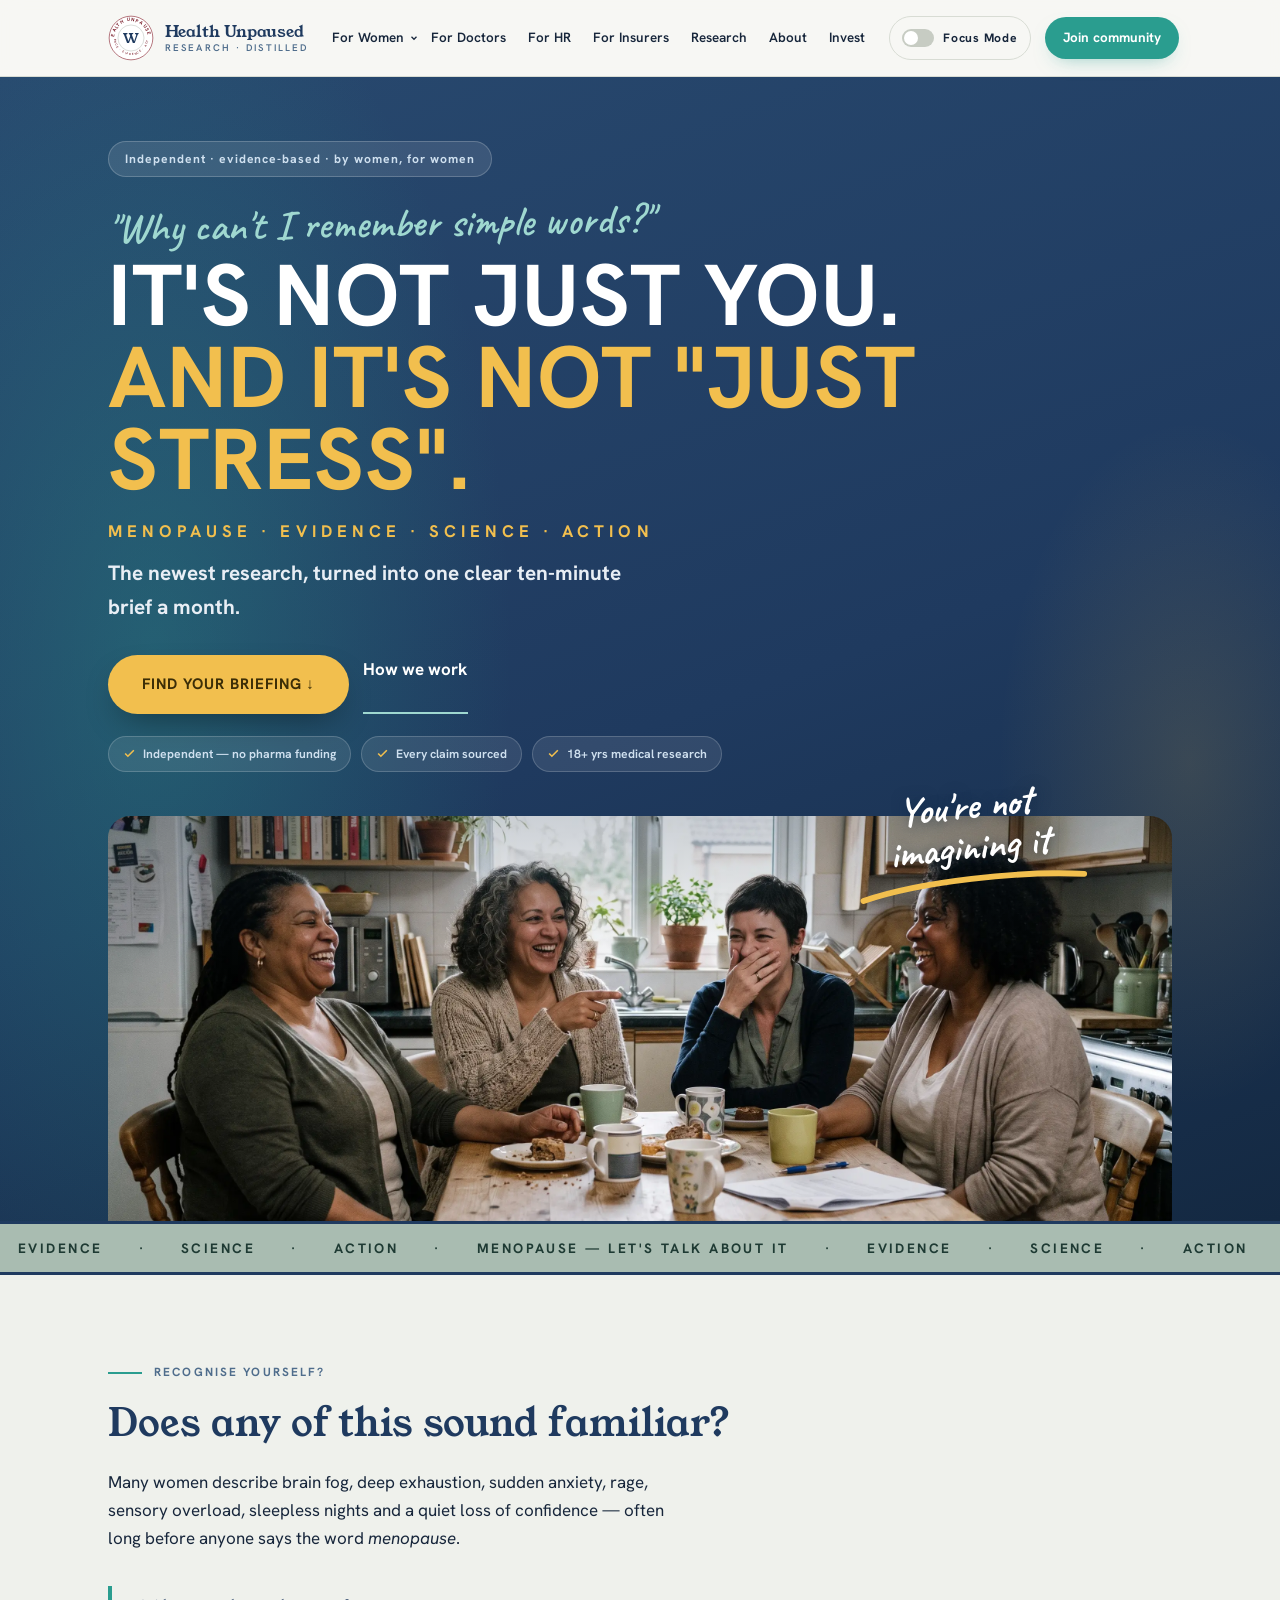
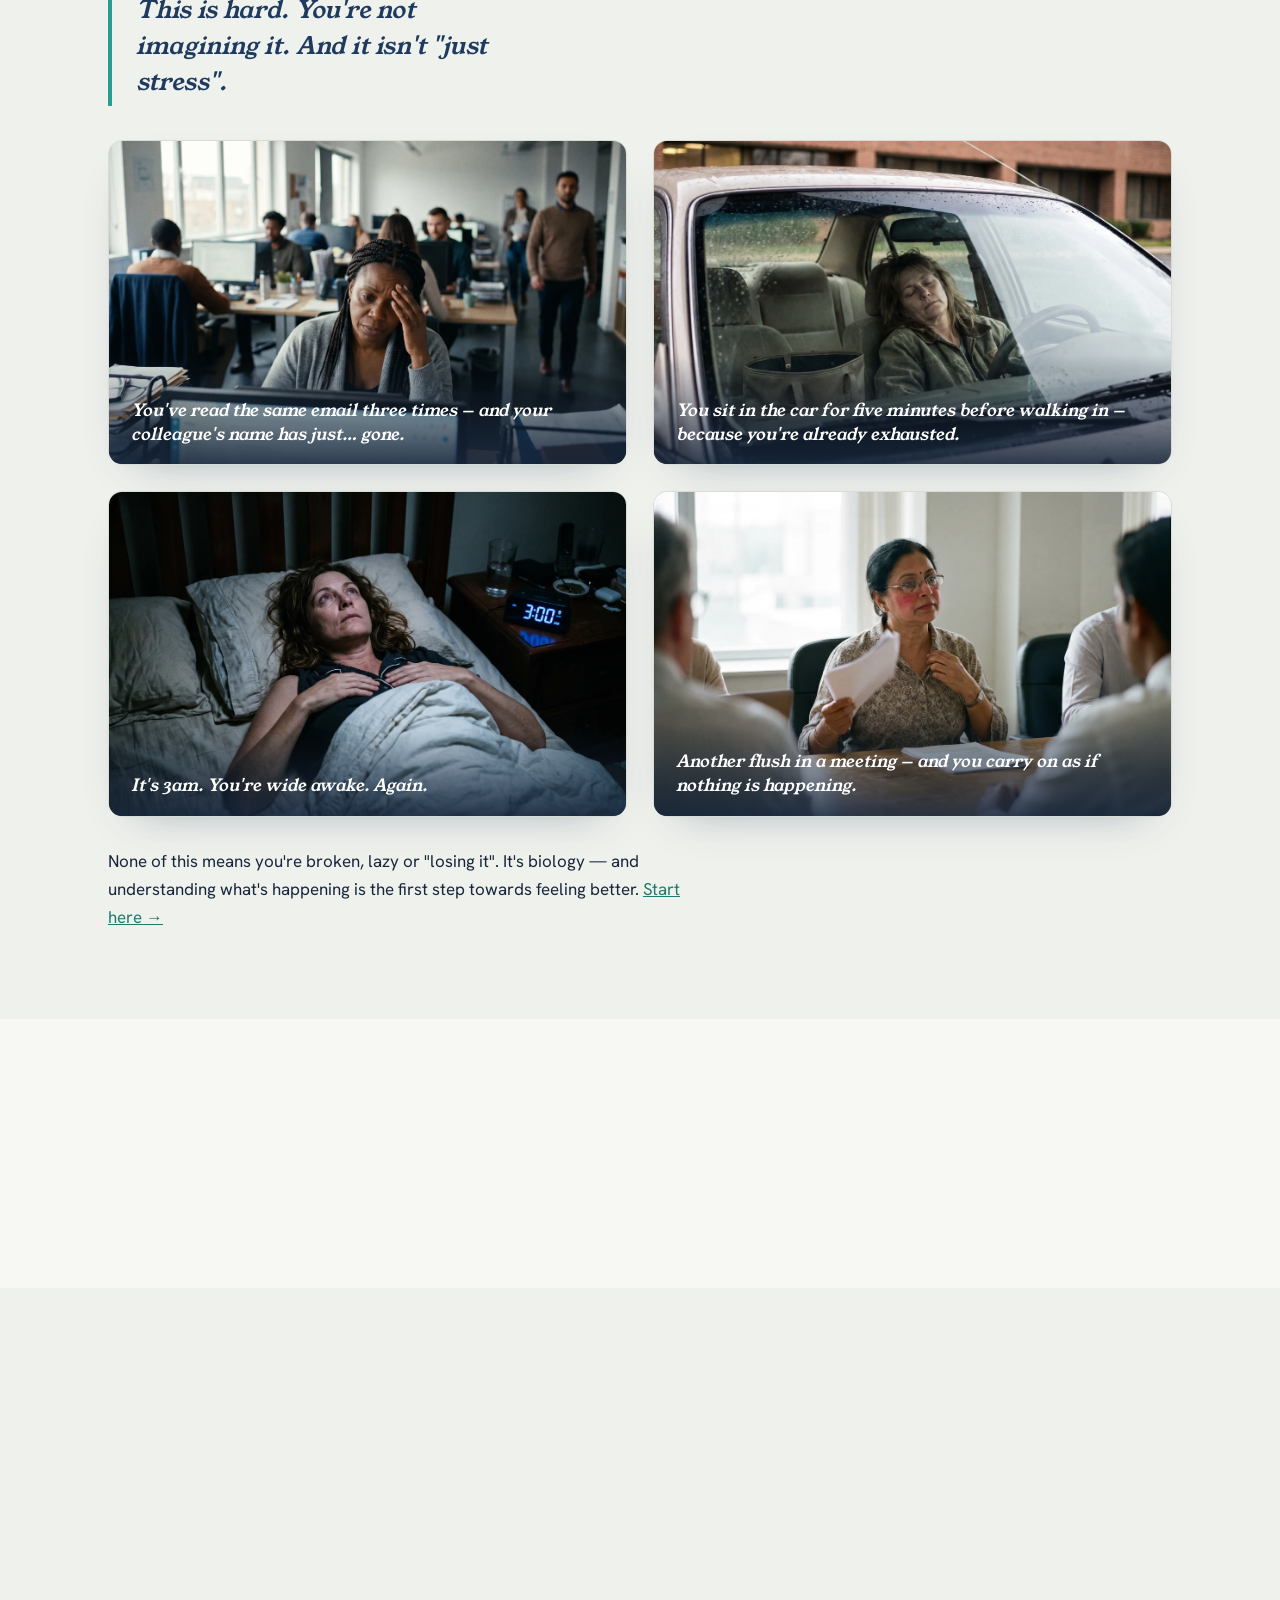
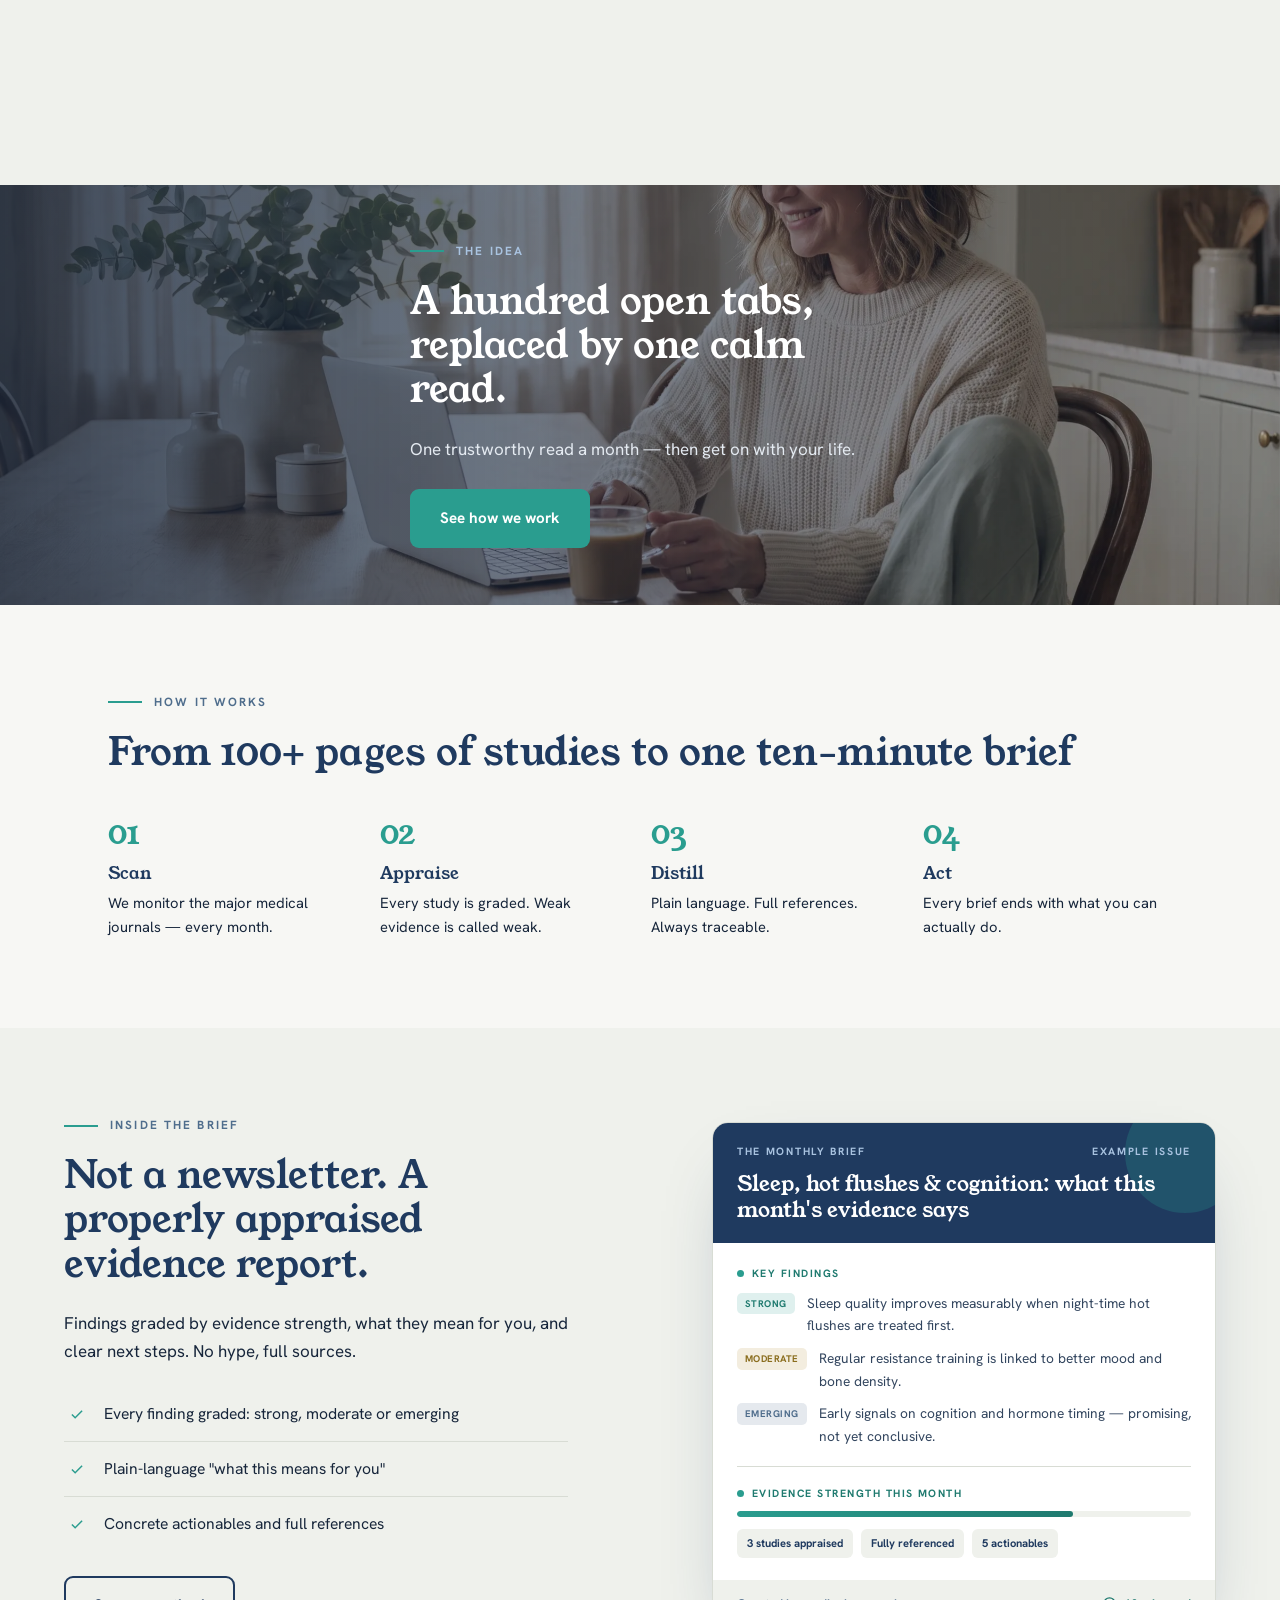
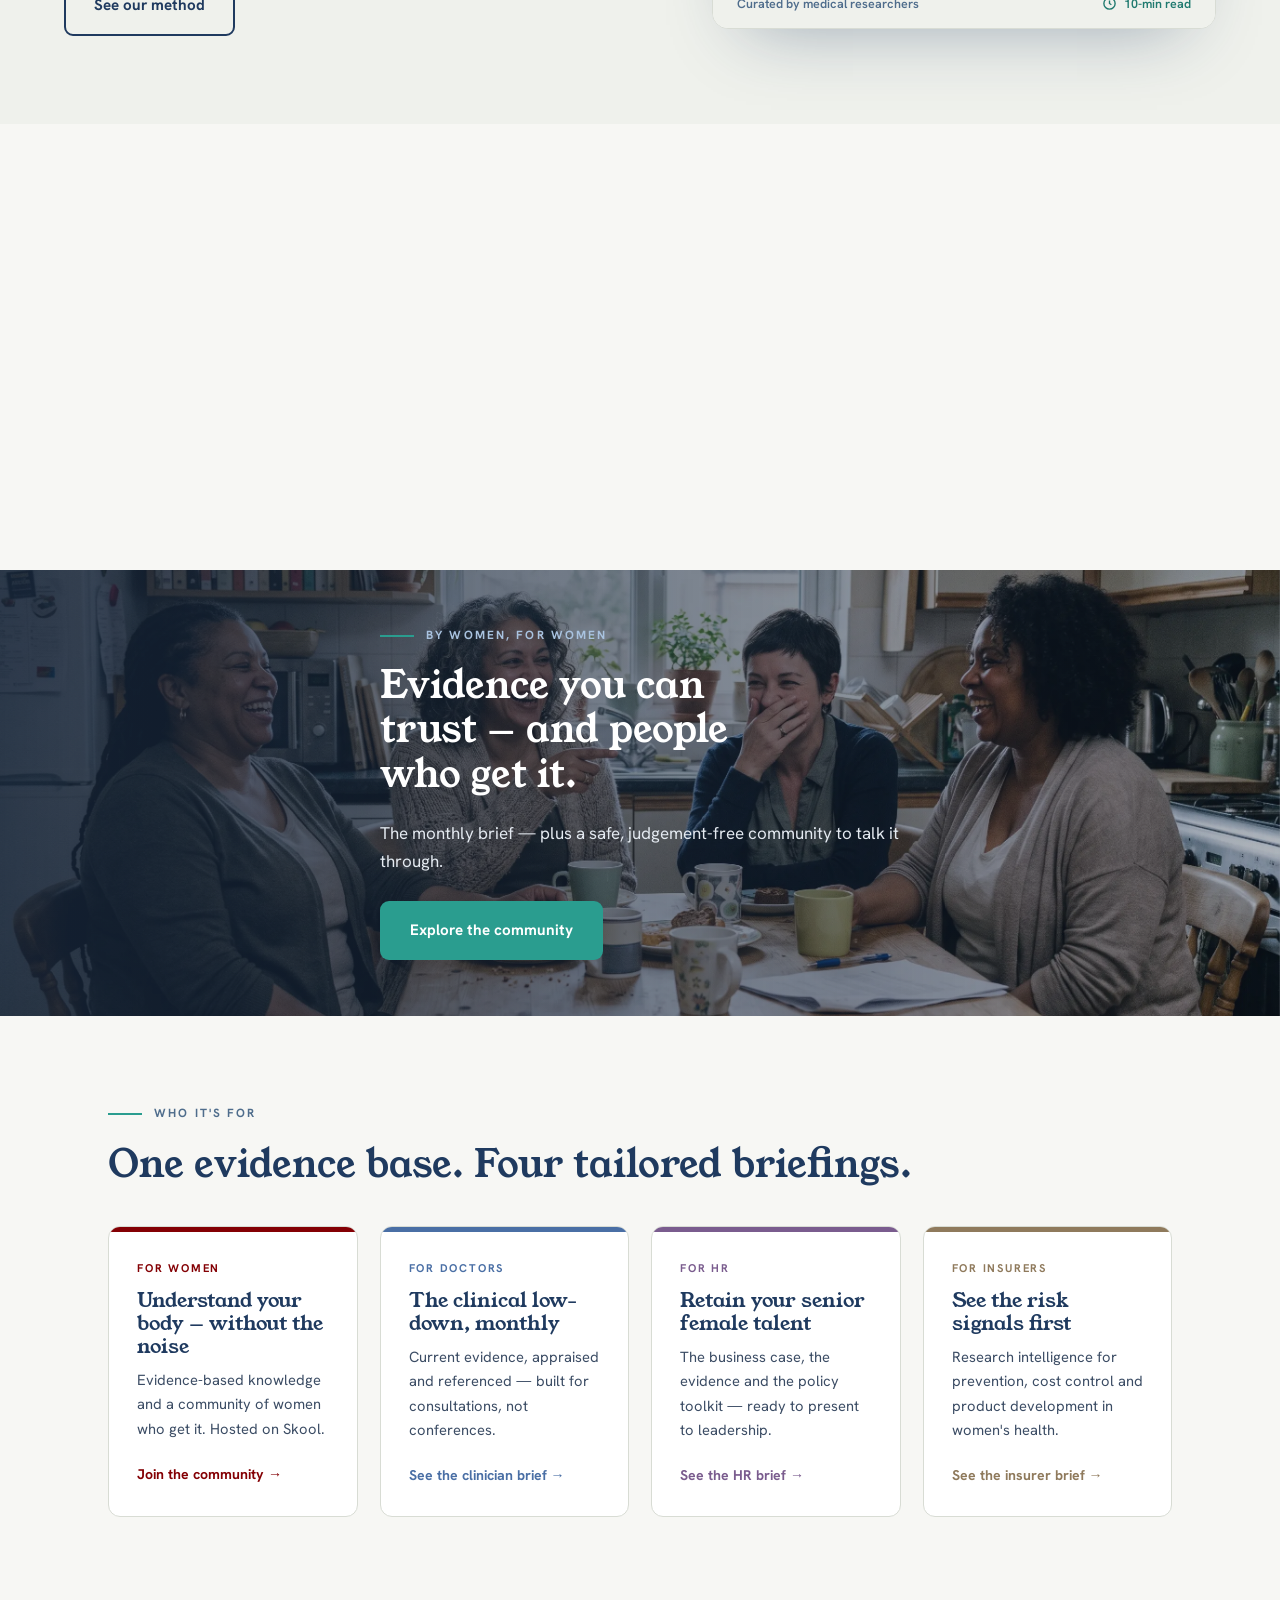
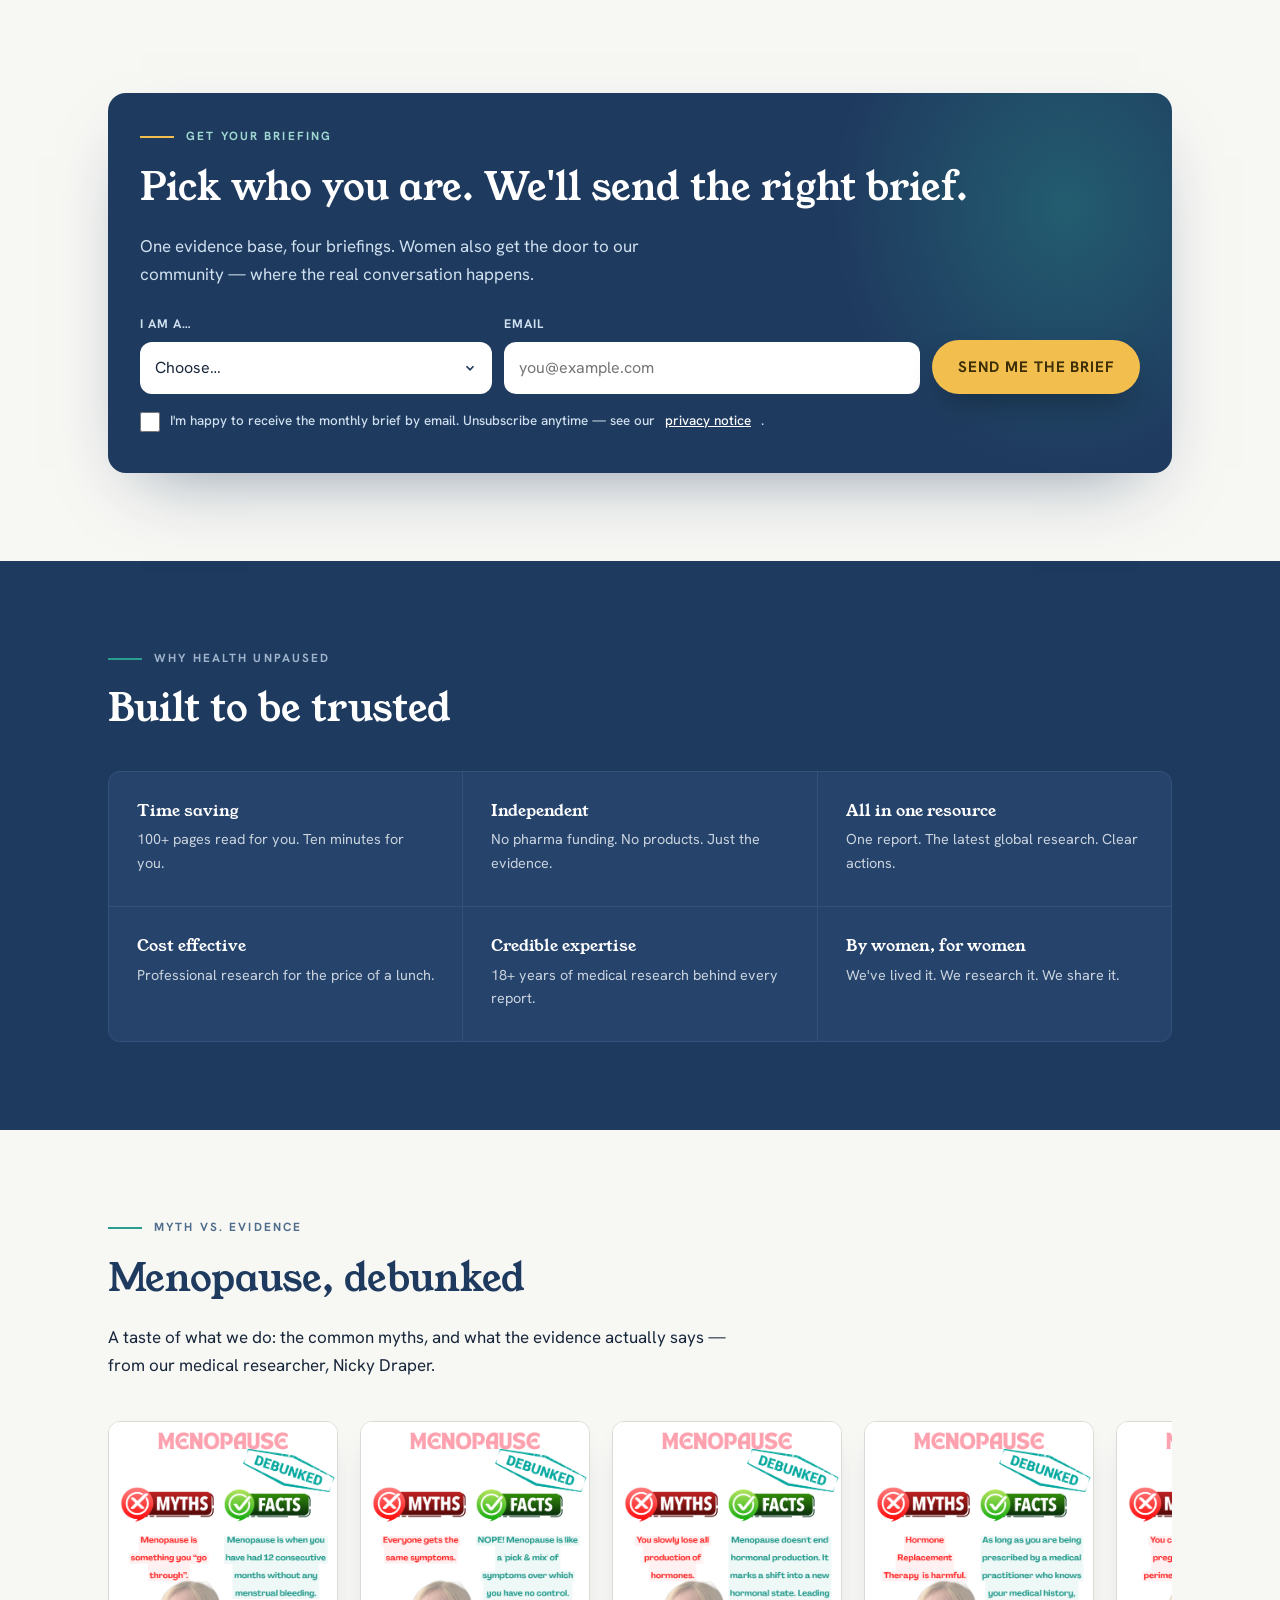
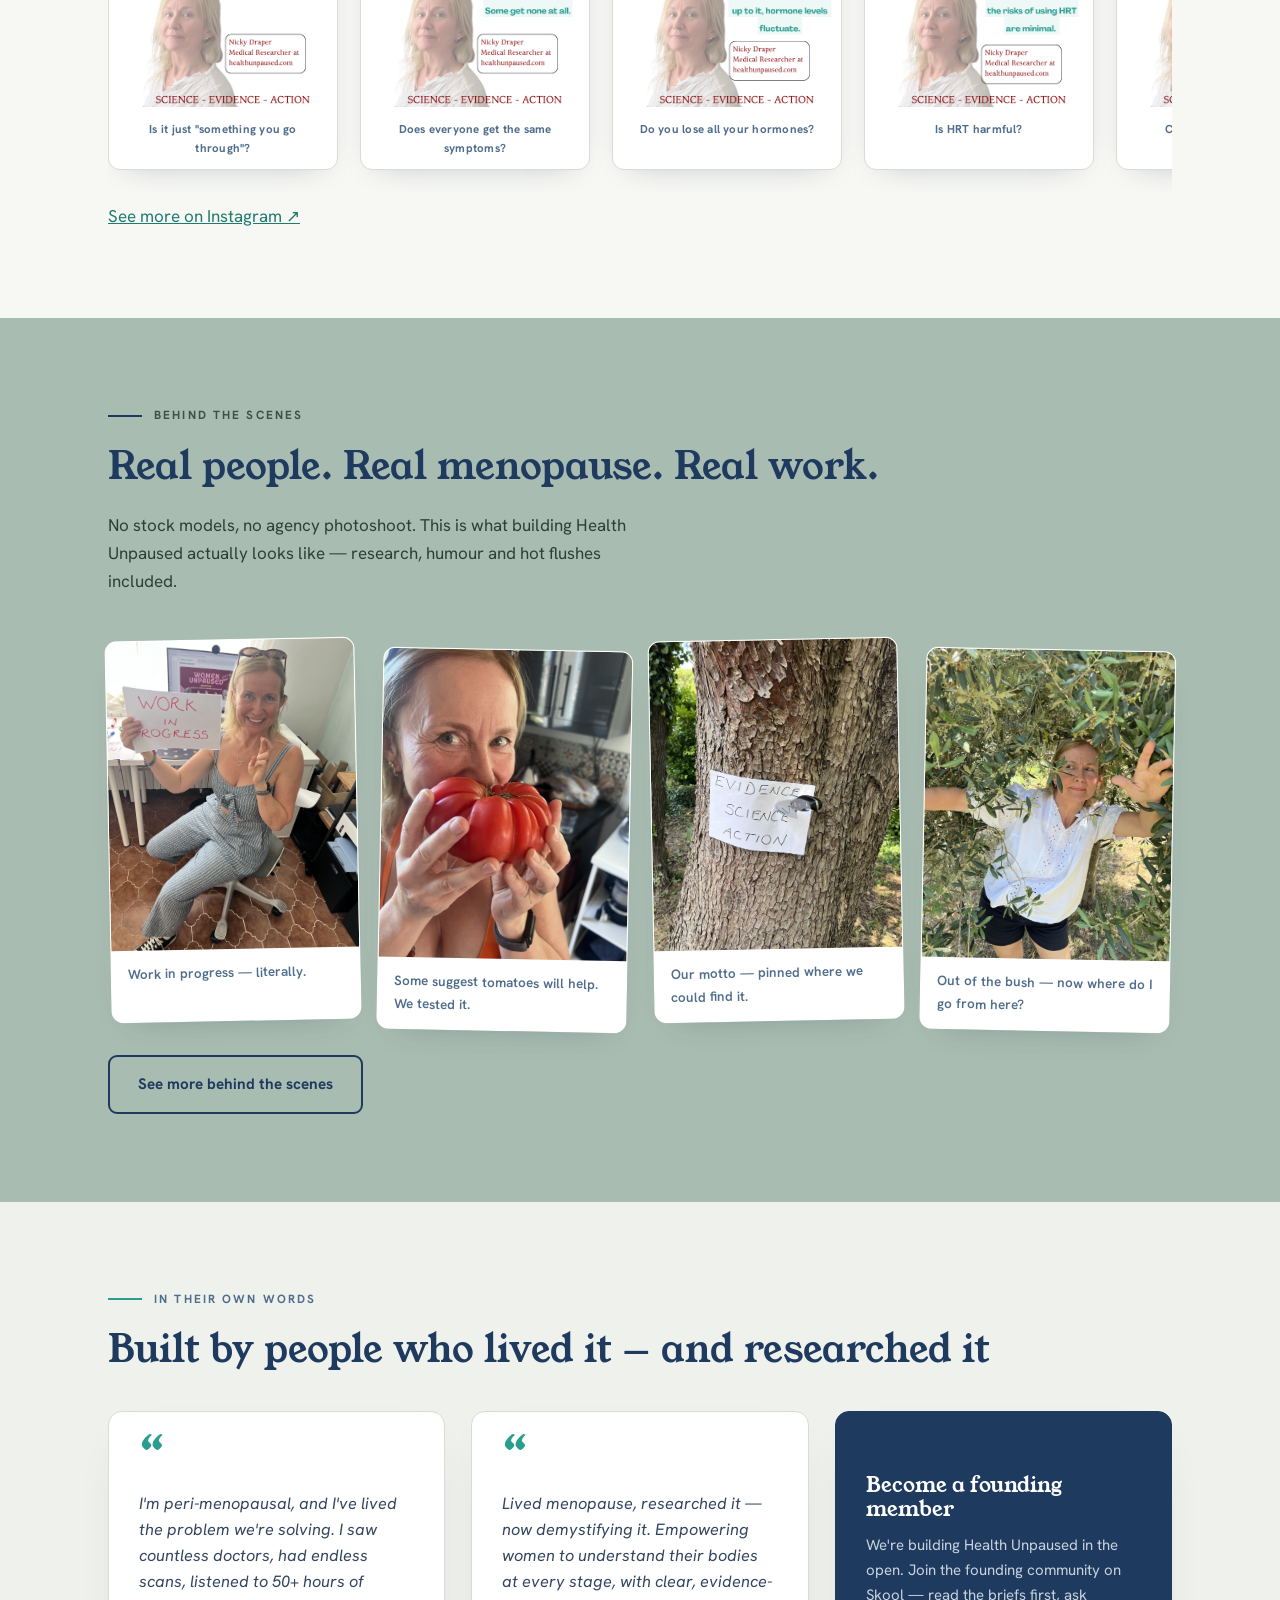
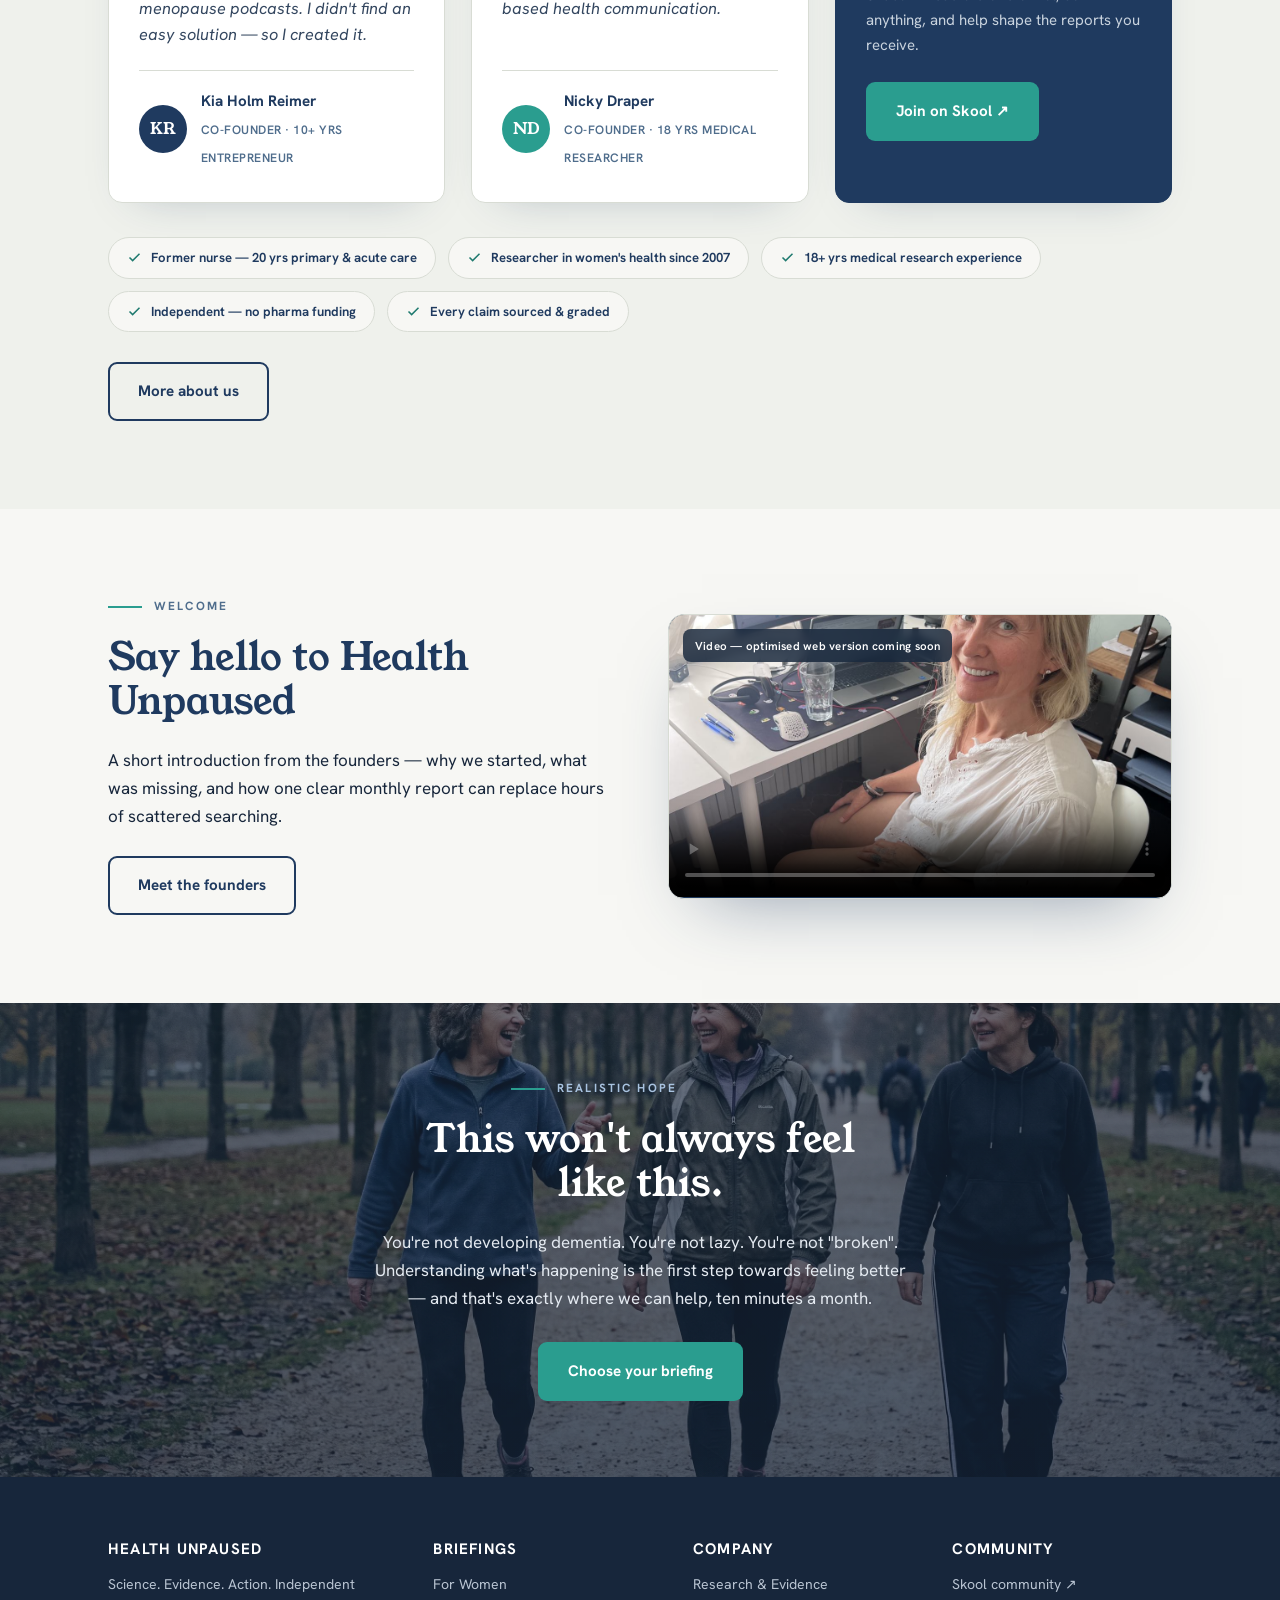
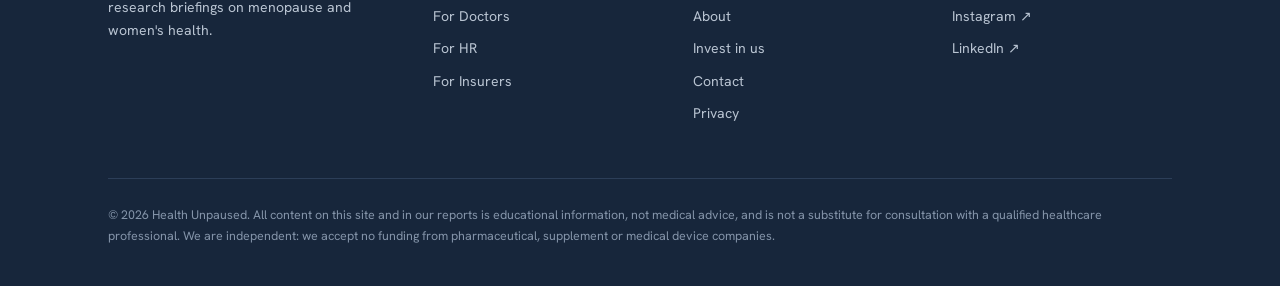
==== commit 8995c51e: "Segment signup form, start landing, privacy notice Co-Authored-By: Claude Fable 5 <noreply@anthropic" ====
--- a/index.html
+++ b/index.html
@@ -15,6 +15,7 @@
 <link rel="icon" href="data:image/svg+xml,%3Csvg xmlns='http://www.w3.org/2000/svg' viewBox='0 0 64 64'%3E%3Ccircle cx='32' cy='32' r='30' fill='%23fff' stroke='%238A2432' stroke-width='3'/%3E%3Ctext x='32' y='42' text-anchor='middle' font-family='Georgia,serif' font-size='30' fill='%231F3A5F'%3EW%3C/text%3E%3C/svg%3E">
 <link rel="stylesheet" href="assets/css/theme.css">
 <script src="assets/js/site.js" defer></script>
+<script src="assets/js/signup.js" defer></script>
 </head>
 <body>
 <a class="skip-link" href="#main">Skip to content</a>
@@ -77,7 +78,7 @@
       <div class="hb-chip">Menopause · Evidence · Science · Action</div>
       <p class="hb-sub">The newest research, turned into one clear ten-minute brief a month.</p>
       <div class="cta-row" style="margin-top:30px">
-        <a class="btn-gold" href="#audiences">Find your briefing ↓</a>
+        <a class="btn-gold" href="#signup">Find your briefing ↓</a>
         <a class="btn-linelight" href="research.html">How we work</a>
       </div>
       <div class="hb-chips">
@@ -315,6 +316,38 @@
     </div>
   </section>
 
+
+  <!-- SEGMENT SIGNUP -> Klaviyo -->
+  <section class="block" id="signup">
+    <div class="wrap">
+      <form class="signup reveal" data-signup novalidate>
+        <p class="eyebrow">Get your briefing</p>
+        <h2>Pick who you are. We'll send the right brief.</h2>
+        <p class="signup__intro">One evidence base, four briefings. Women also get the door to our community — where the real conversation happens.</p>
+        <div class="signup__fields">
+          <div>
+            <label for="signup-seg">I am a…</label>
+            <select id="signup-seg" name="segment" required>
+              <option value="">Choose…</option>
+              <option value="women">Woman navigating menopause</option>
+              <option value="doctors">Doctor / clinician</option>
+              <option value="hr">HR / People team</option>
+              <option value="insurance">Health insurer</option>
+            </select>
+          </div>
+          <div>
+            <label for="signup-email">Email</label>
+            <input id="signup-email" type="email" name="email" placeholder="you@example.com" autocomplete="email" required>
+          </div>
+          <button class="btn-gold" type="submit">Send me the brief</button>
+        </div>
+        <label class="signup__consent"><input type="checkbox" name="consent" required> I'm happy to receive the monthly brief by email. Unsubscribe anytime — see our <a href="privacy.html">privacy notice</a>.</label>
+        <p class="signup__error" role="alert" hidden></p>
+        <div class="signup__done" hidden></div>
+      </form>
+    </div>
+  </section>
+
   <!-- WHY / USP (dark) -->
   <section class="block dark">
     <div class="wrap reveal">
@@ -464,7 +497,7 @@
       <p class="eyebrow" style="justify-content:center">Realistic hope</p>
       <h2 style="margin-inline:auto;max-width:22ch">This won't always feel like this.</h2>
       <p style="margin:14px auto 30px;max-width:54ch">You're not developing dementia. You're not lazy. You're not "broken". Understanding what's happening is the first step towards feeling better — and that's exactly where we can help, ten minutes a month.</p>
-      <a class="btn primary" href="#audiences">Choose your briefing</a>
+      <a class="btn primary" href="#signup">Choose your briefing</a>
     </div>
   </section>
 
@@ -493,6 +526,7 @@
           <li><a href="about.html">About</a></li>
           <li><a href="invest.html">Invest in us</a></li>
           <li><a href="mailto:hello@healthunpaused.com">Contact</a></li>
+          <li><a href="privacy.html">Privacy</a></li>
         </ul>
       </div>
       <div>
--- a/assets/css/theme.css
+++ b/assets/css/theme.css
@@ -721,3 +721,41 @@
   .person{flex-direction:column;gap:14px}
   .avatar{width:56px;height:56px;font-size:1.2rem}
 }
+
+/* ============ SEGMENT SIGNUP (→ Klaviyo lists) ============ */
+.signup{
+  background:var(--navy);color:#fff;border-radius:18px;padding:34px 32px;
+  box-shadow:0 30px 70px -34px rgba(31,58,95,.55);position:relative;overflow:hidden;
+}
+.signup::before{content:"";position:absolute;right:-12%;top:-40%;width:44%;height:140%;
+  background:radial-gradient(closest-side,rgba(42,157,143,.35),transparent);border-radius:50%;pointer-events:none}
+.signup>*{position:relative;z-index:1}
+.signup .eyebrow{color:#9FD8D0}
+.signup .eyebrow::before{background:var(--gold)}
+.signup h2,.signup h3{color:#fff}
+.signup__intro{color:#CFE0EF;max-width:52ch;margin-top:8px}
+.signup__fields{display:grid;grid-template-columns:1.1fr 1.3fr auto;gap:12px;align-items:end;margin-top:26px}
+.signup label{display:block;font-size:.78rem;font-weight:700;letter-spacing:.08em;text-transform:uppercase;color:#CFE0EF;margin-bottom:7px}
+.signup select,.signup input[type=email]{
+  width:100%;min-height:52px;border-radius:12px;border:1.5px solid rgba(255,255,255,.22);
+  background:#fff;color:var(--ink);font-family:var(--body);font-size:1rem;padding:12px 14px;
+}
+.signup select{appearance:none;-webkit-appearance:none;
+  background-image:url("data:image/svg+xml,%3Csvg xmlns='http://www.w3.org/2000/svg' viewBox='0 0 24 24' fill='none' stroke='%231F3A5F' stroke-width='3'%3E%3Cpath d='M6 9l6 6 6-6'/%3E%3C/svg%3E");
+  background-repeat:no-repeat;background-position:right 14px center;background-size:14px;padding-right:40px}
+.signup select:focus-visible,.signup input:focus-visible{outline:3px solid var(--gold);outline-offset:2px}
+.signup .btn-gold{min-height:52px;white-space:nowrap;padding-inline:26px}
+.signup label.signup__consent{display:flex;gap:10px;align-items:flex-start;margin-top:16px;font-size:.84rem;color:#CFE0EF;text-transform:none;letter-spacing:0;font-weight:500}
+.signup__consent input{width:20px;height:20px;margin-top:2px;flex:none;accent-color:var(--gold)}
+.signup__consent a{color:#fff}
+.signup__error{margin-top:12px;background:rgba(242,191,78,.16);border:1px solid rgba(242,191,78,.5);
+  color:#FFE9B3;border-radius:10px;padding:10px 14px;font-size:.9rem}
+.signup__done{margin-top:10px}
+.signup__done .signup__lead{font-family:var(--display);font-size:1.4rem;color:#fff;margin-bottom:10px}
+.signup__done p{color:#CFE0EF;margin-bottom:16px}
+.signup__done .btn-gold{display:inline-block}
+.signup--locked select{pointer-events:none;background-color:#EEF2F6}
+@media(max-width:820px){.signup__fields{grid-template-columns:1fr}.signup .btn-gold{width:100%;text-align:center}}
+@media(max-width:560px){.signup{padding:26px 20px}}
+body.focus .signup{box-shadow:none}
+body.focus .signup::before{display:none}
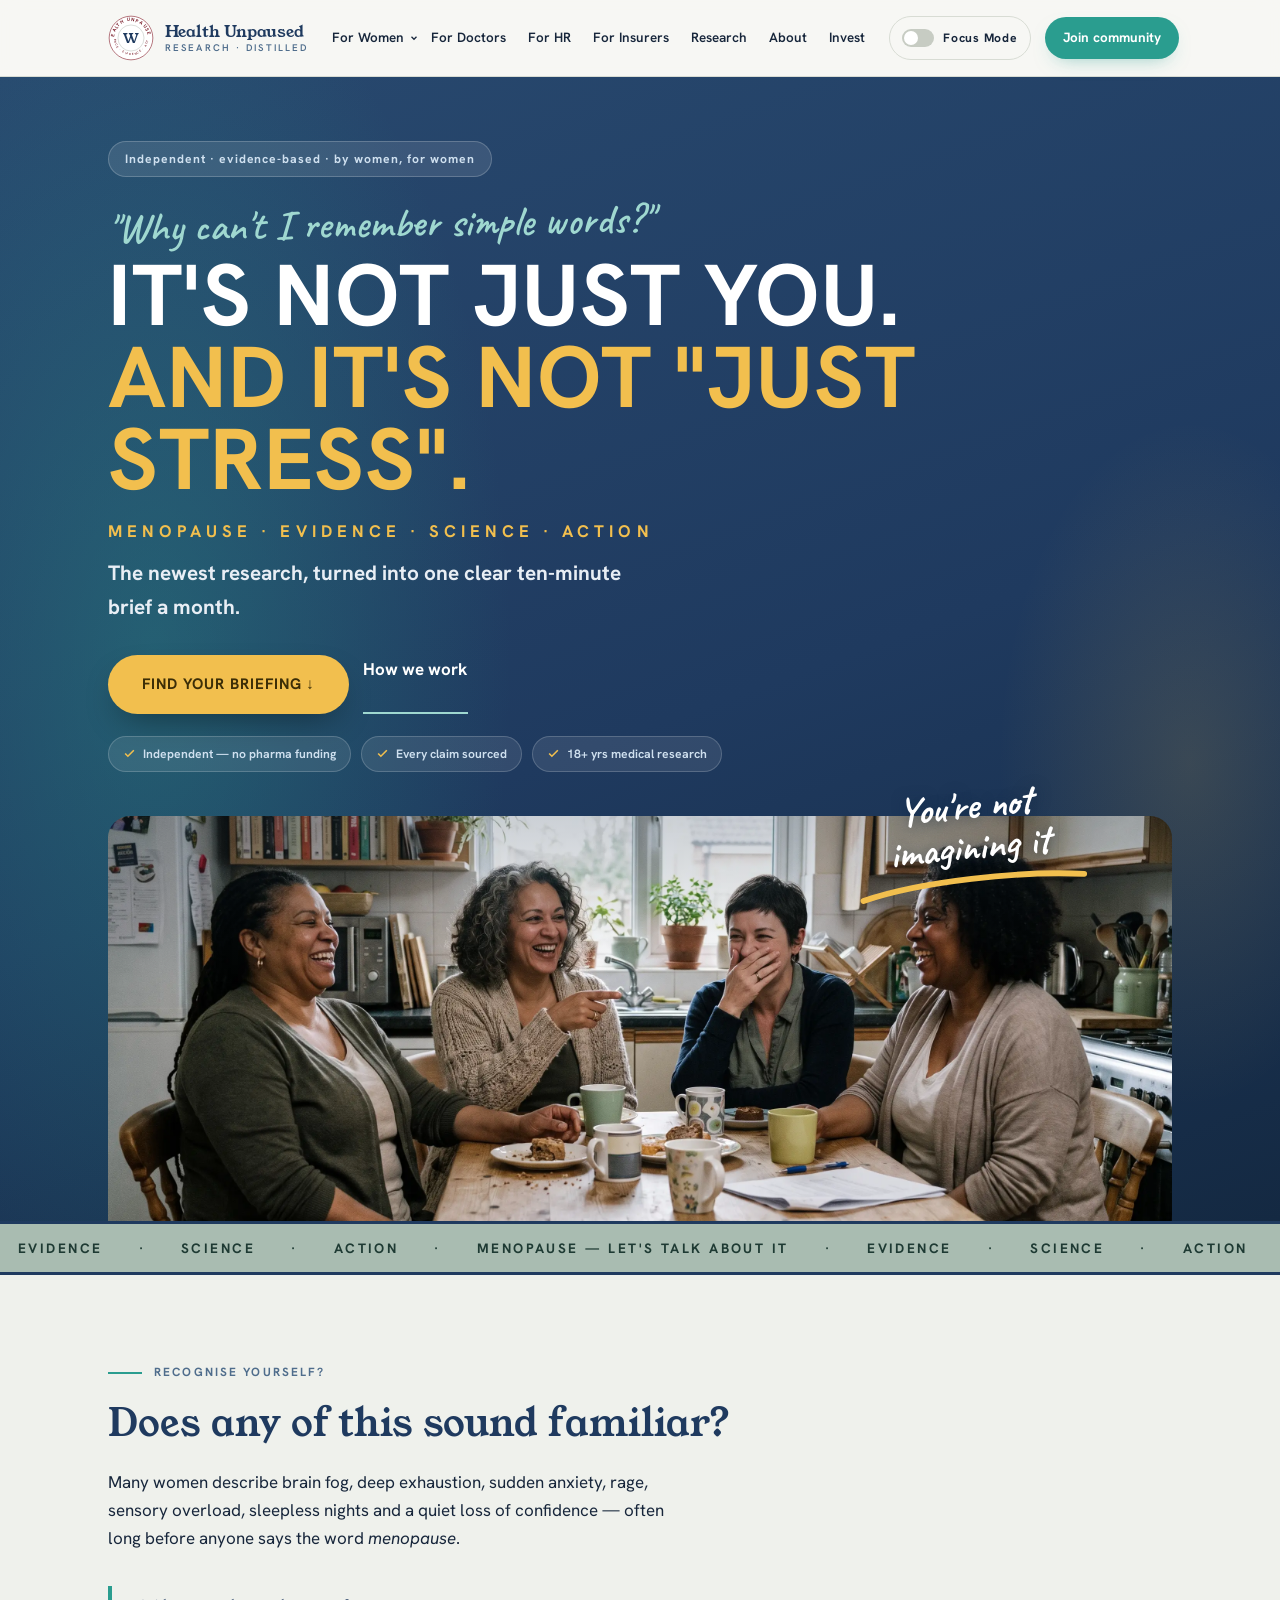
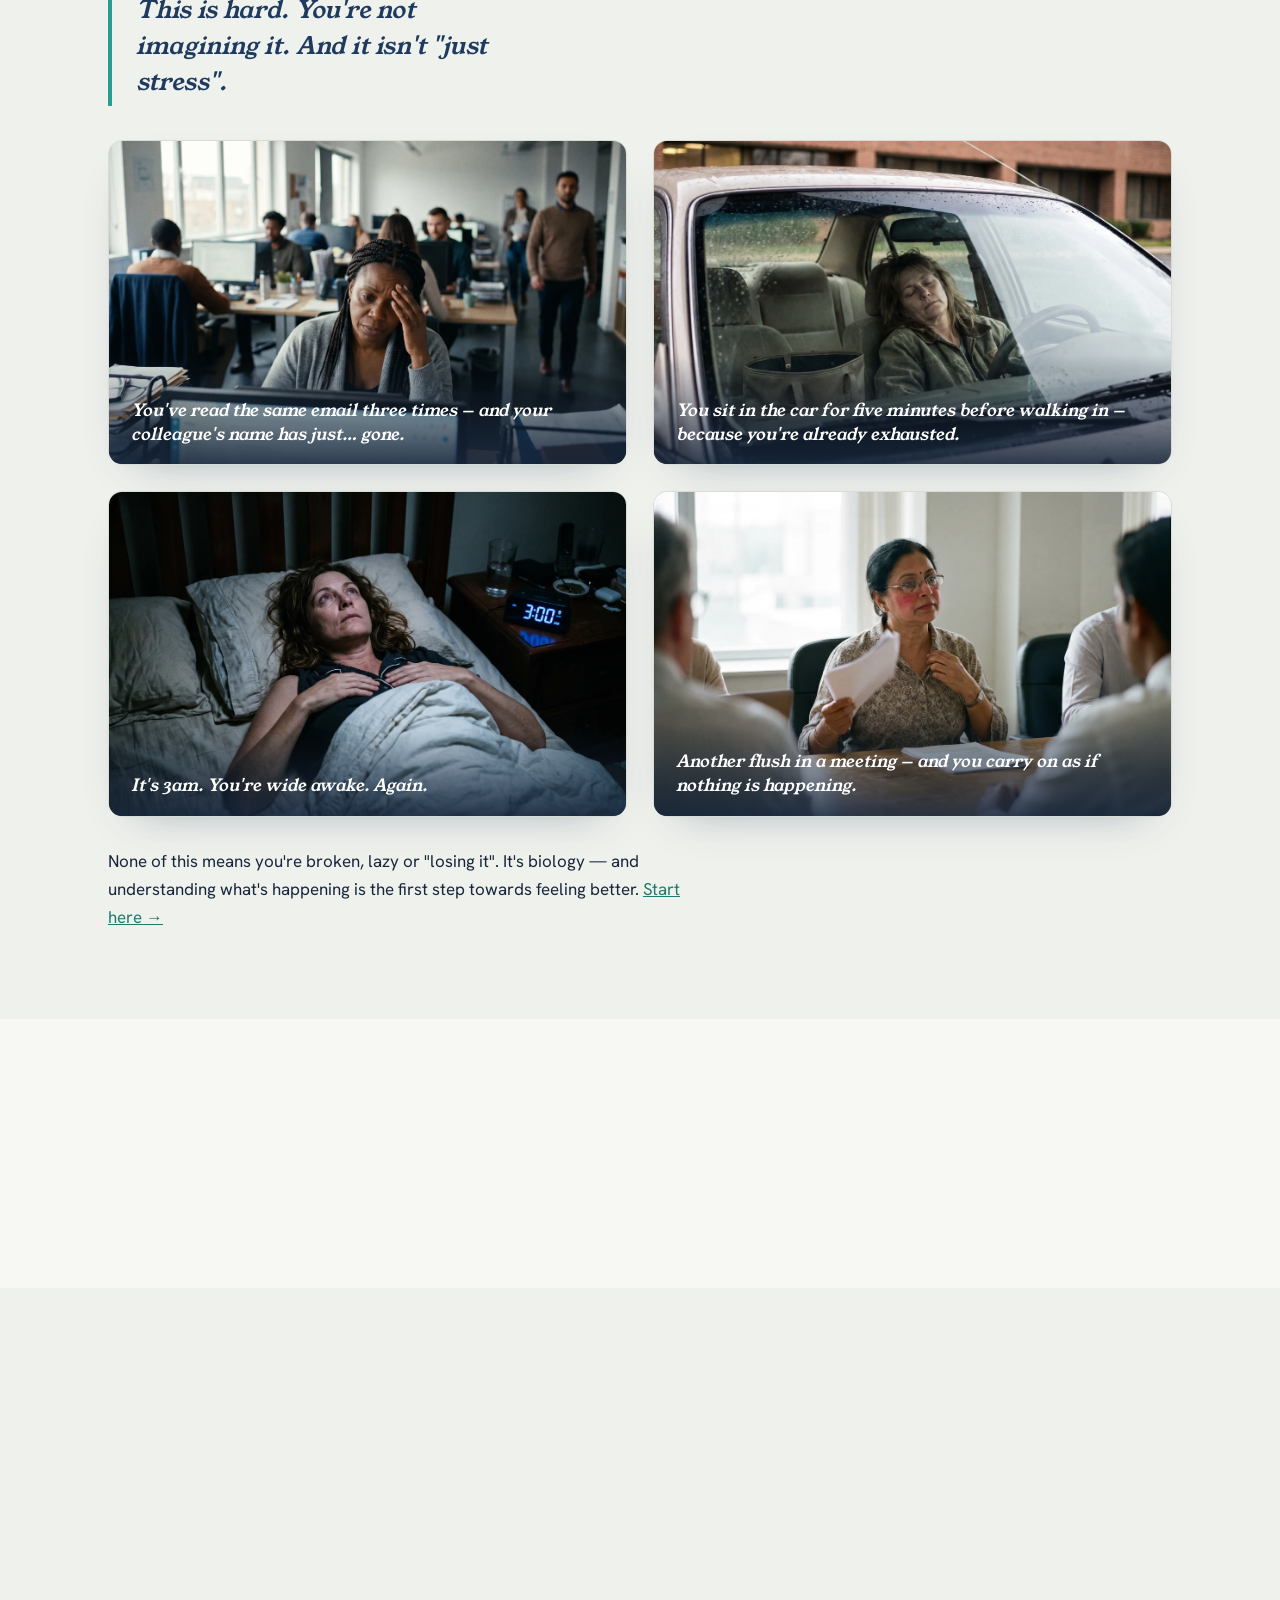
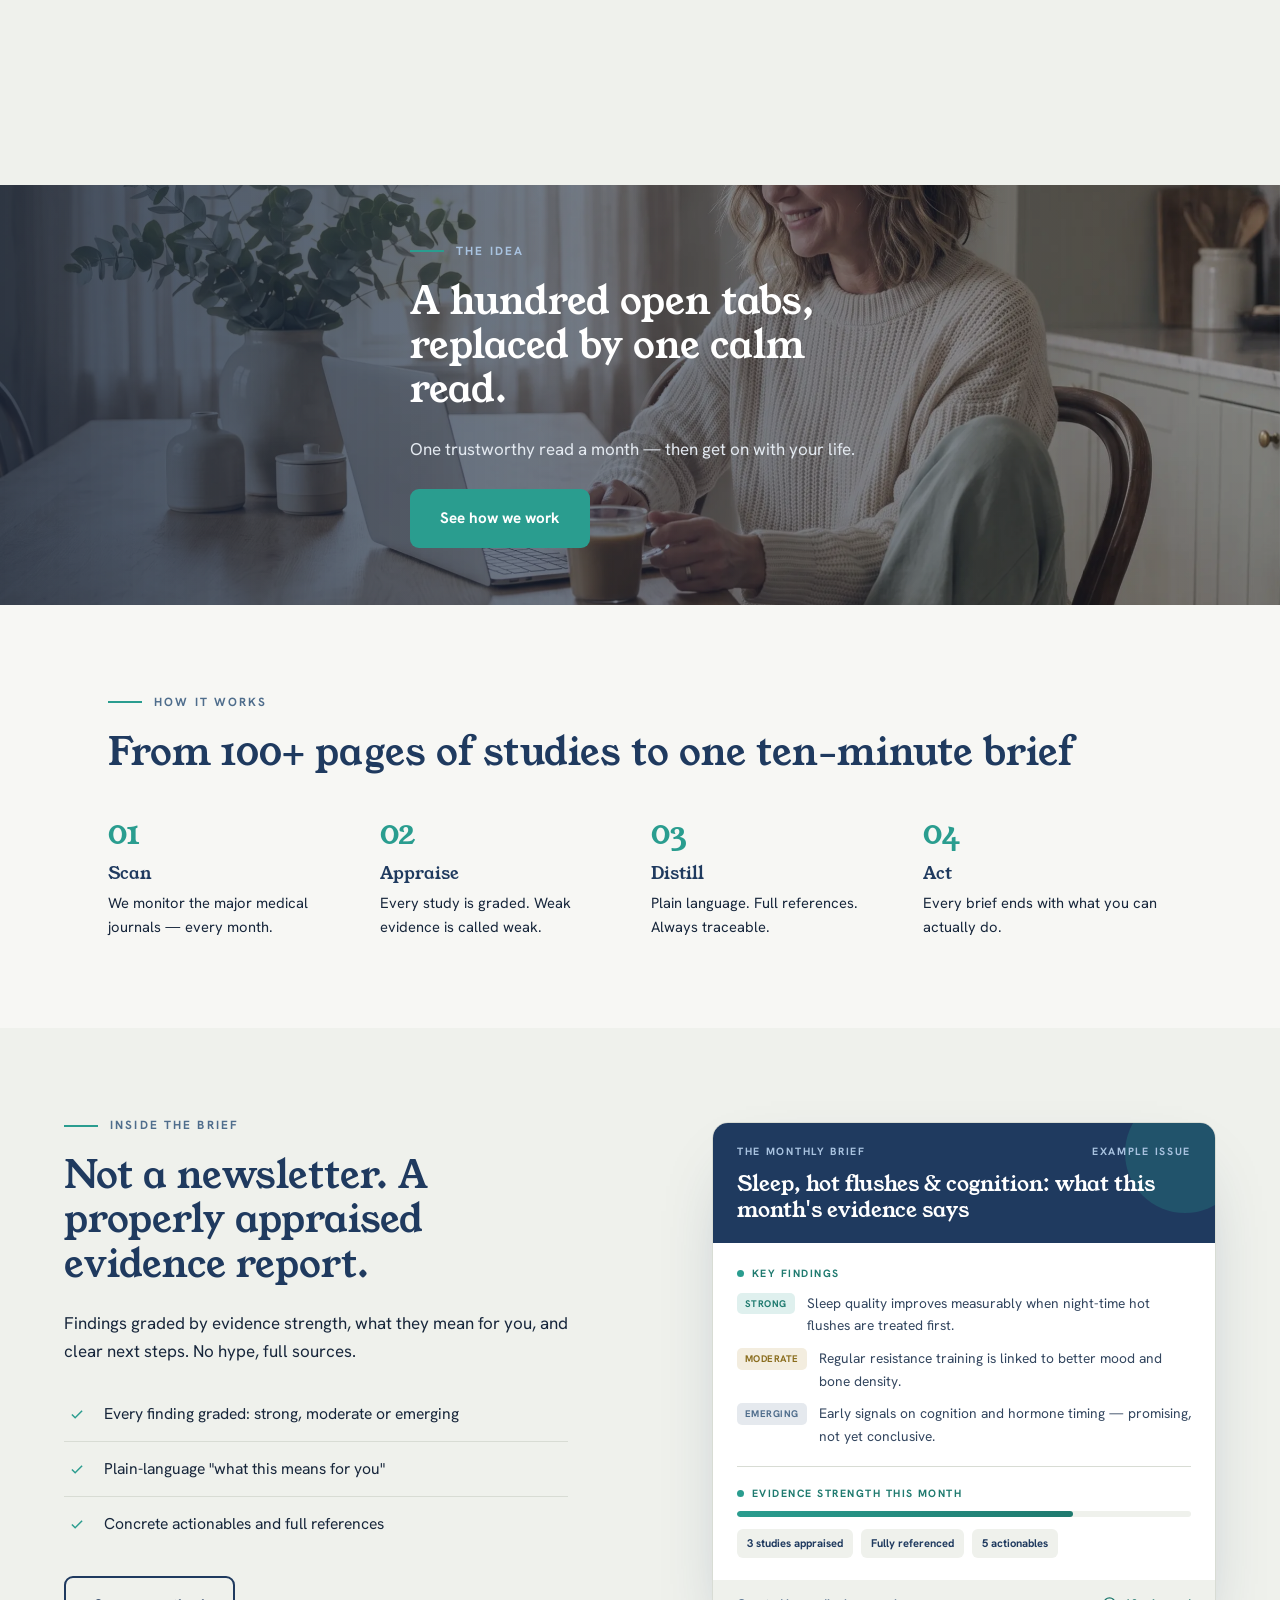
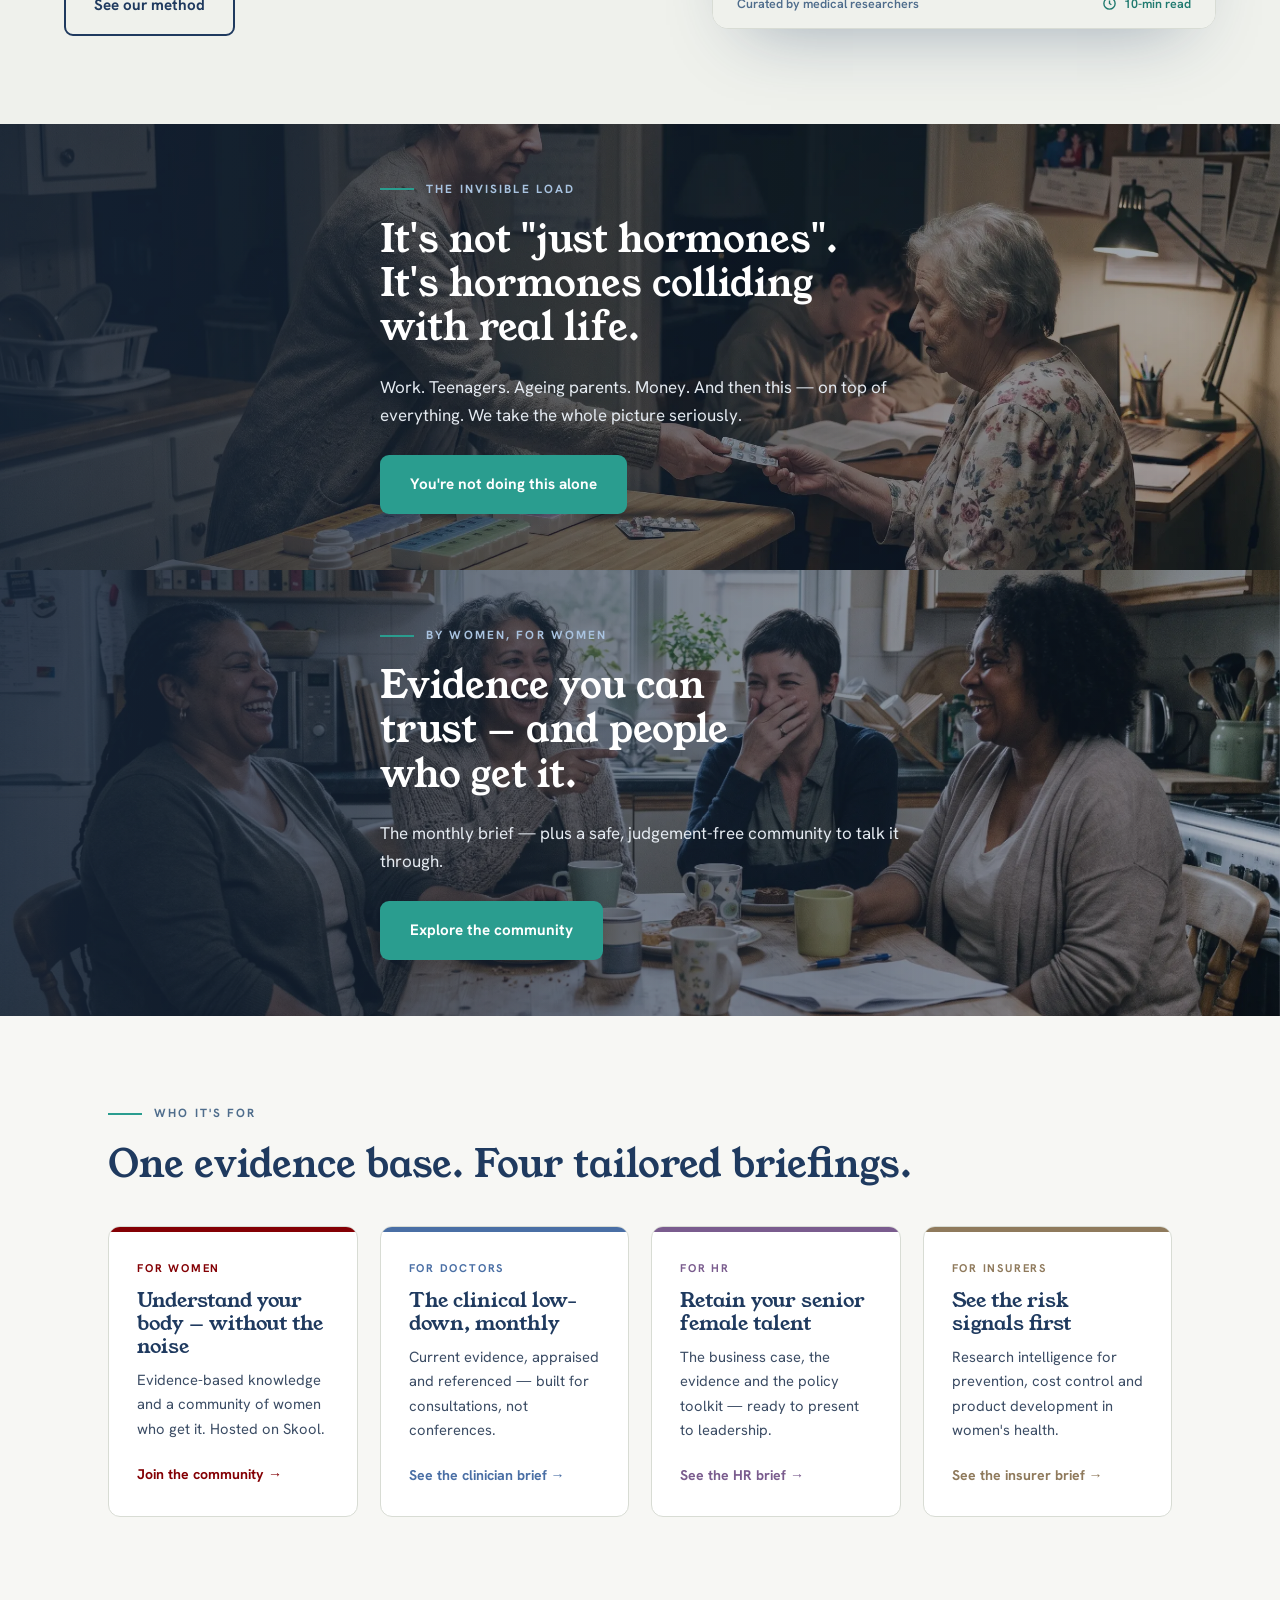
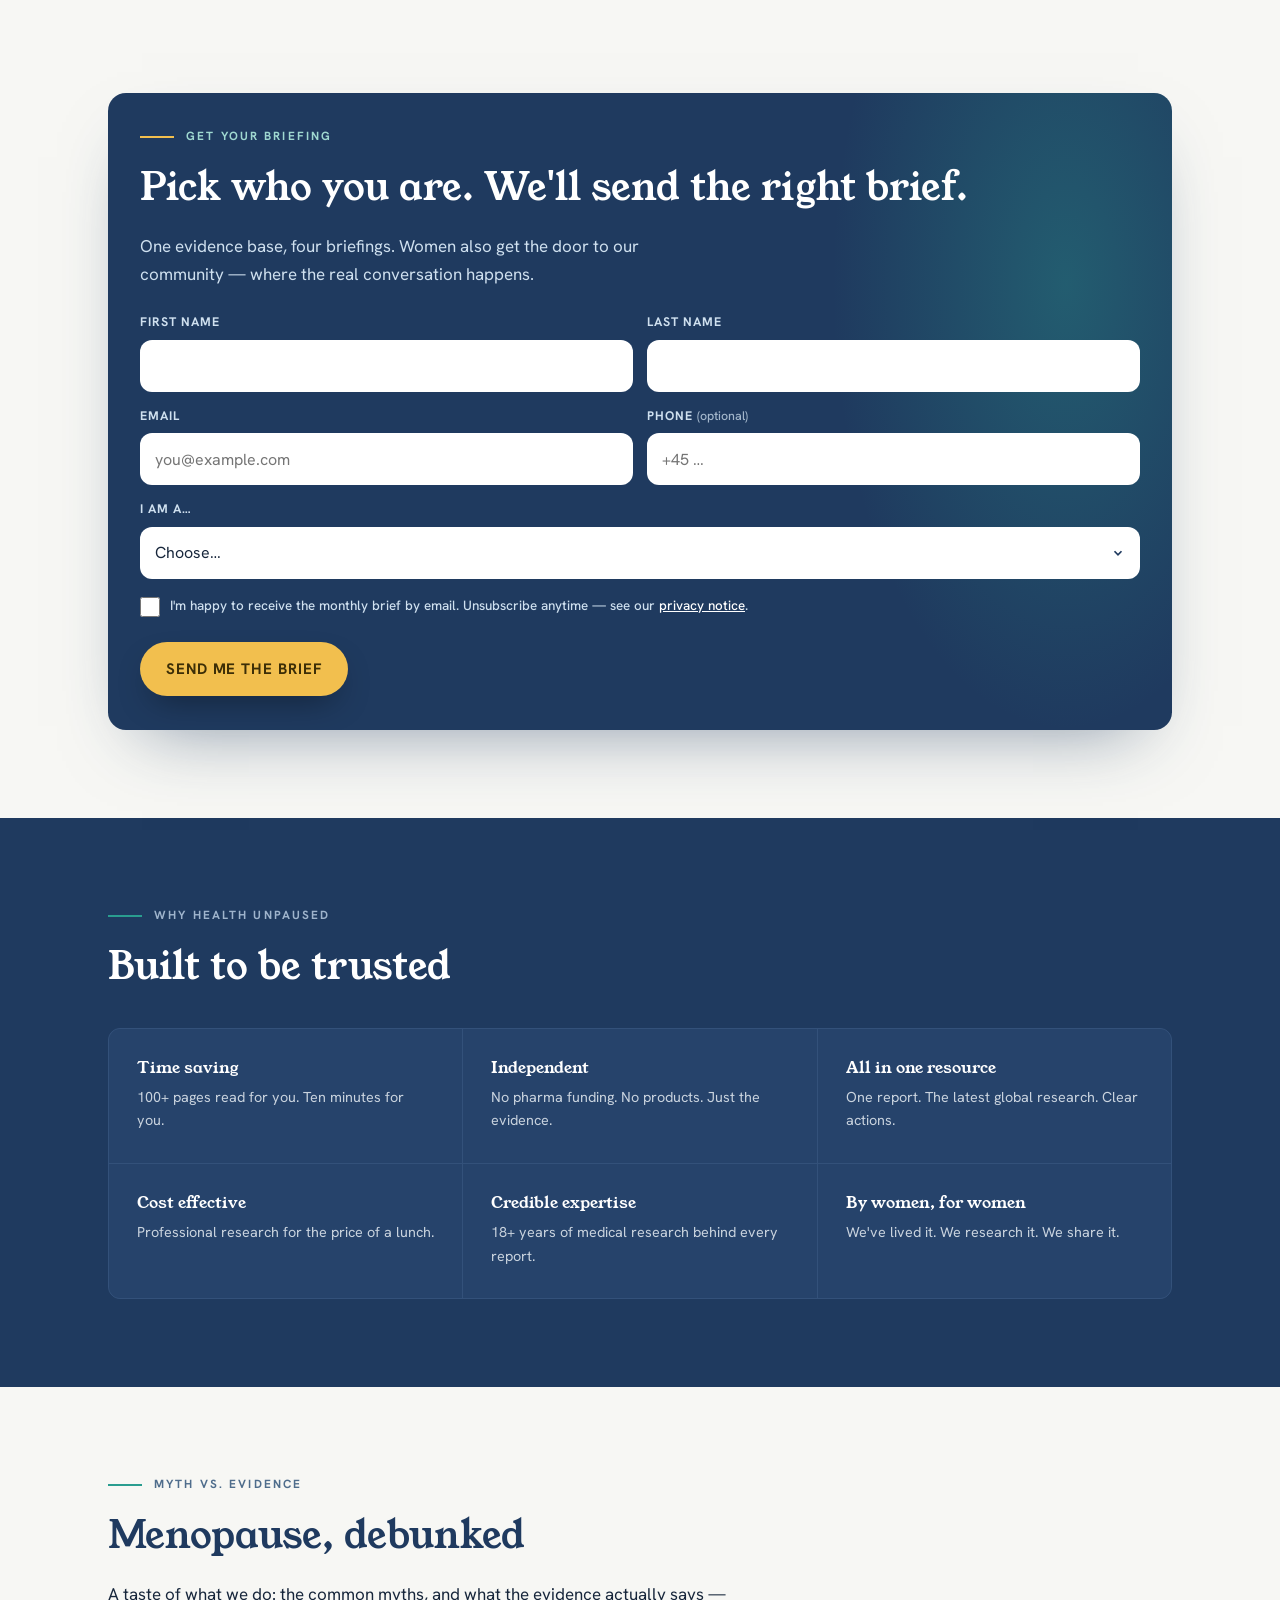
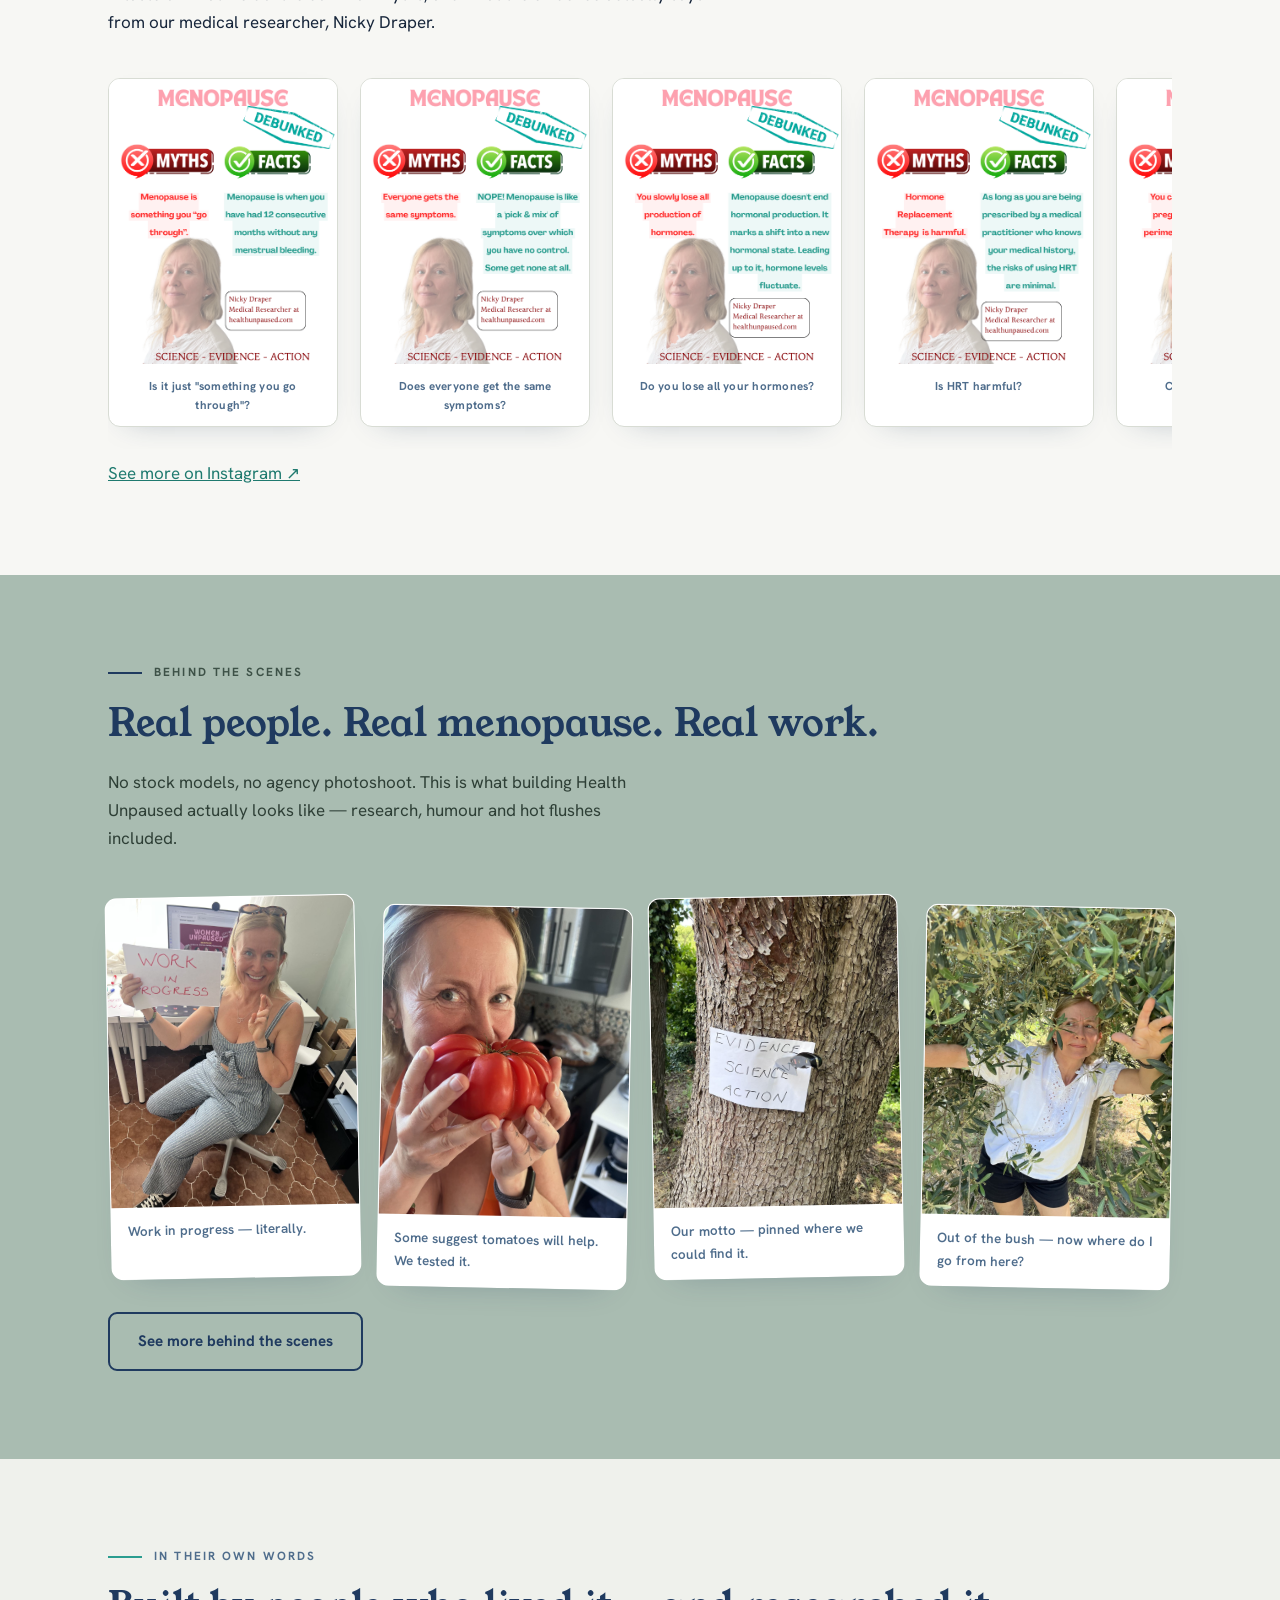
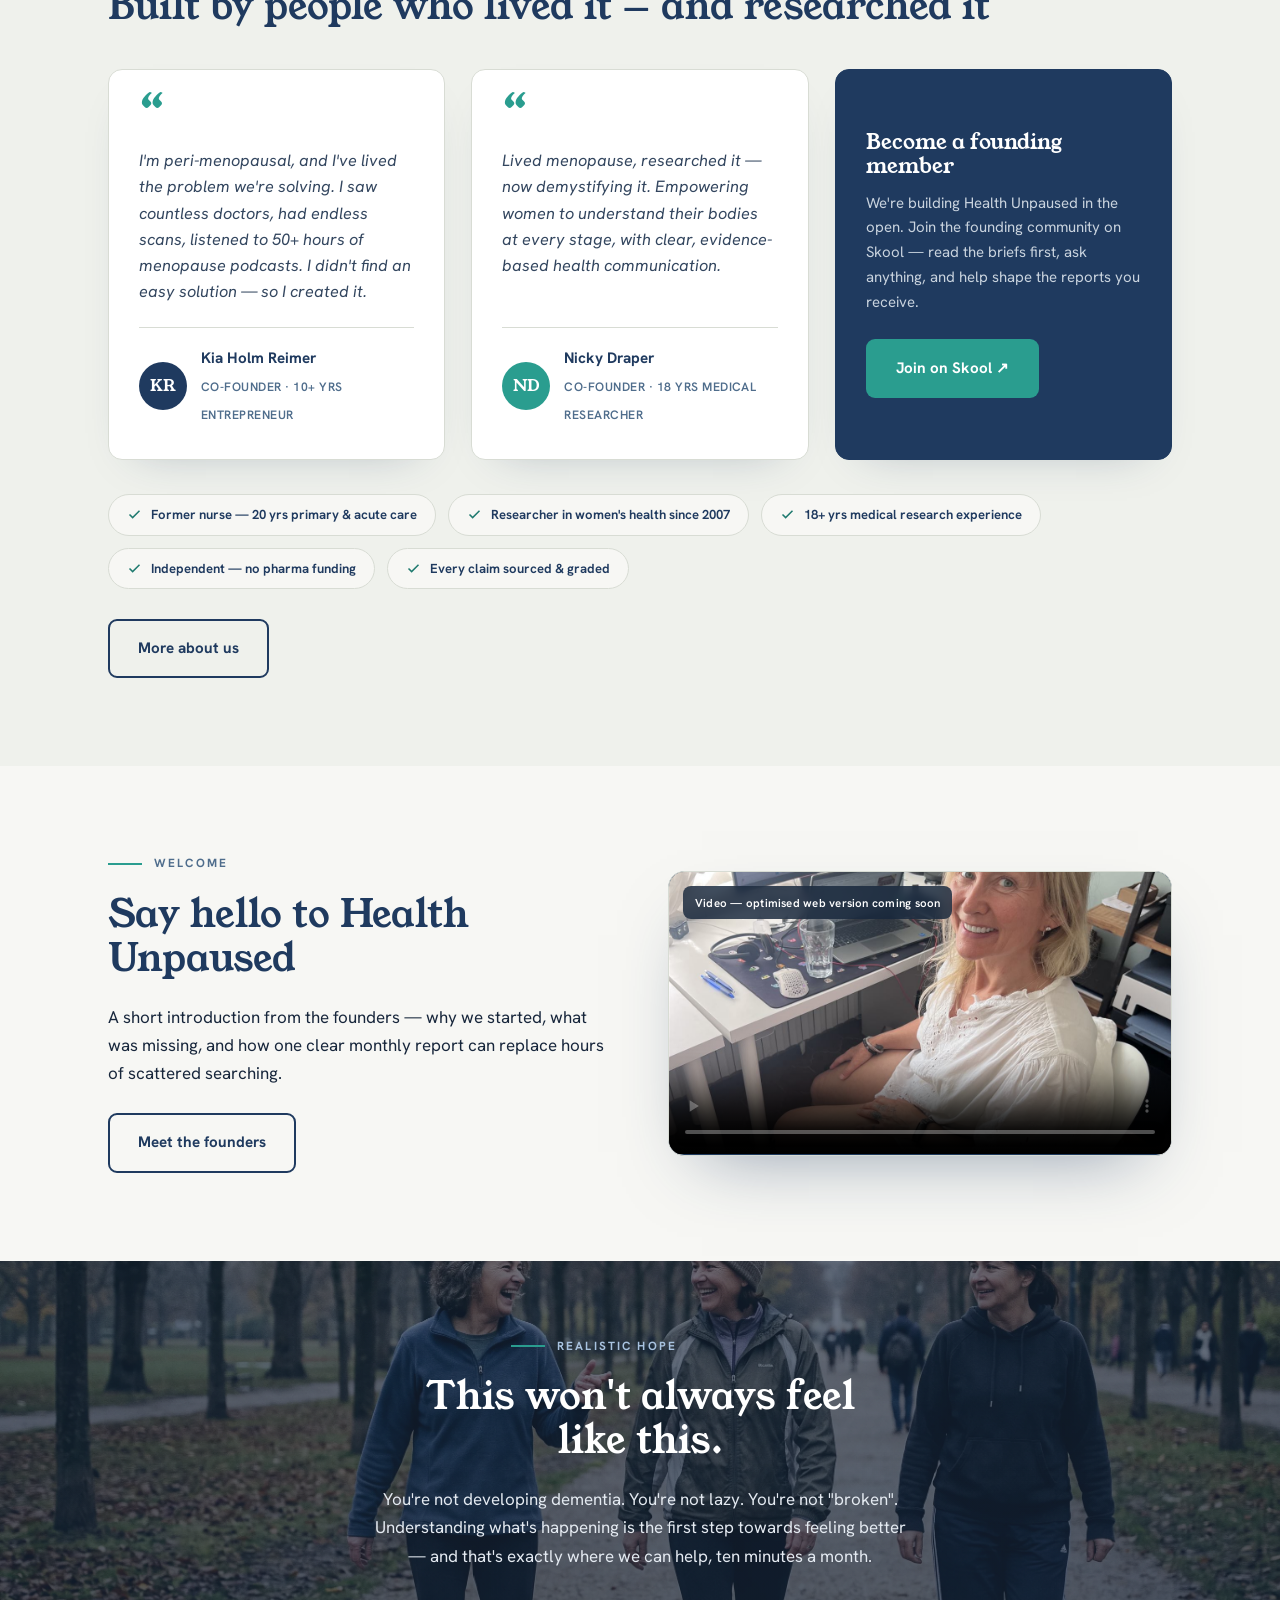
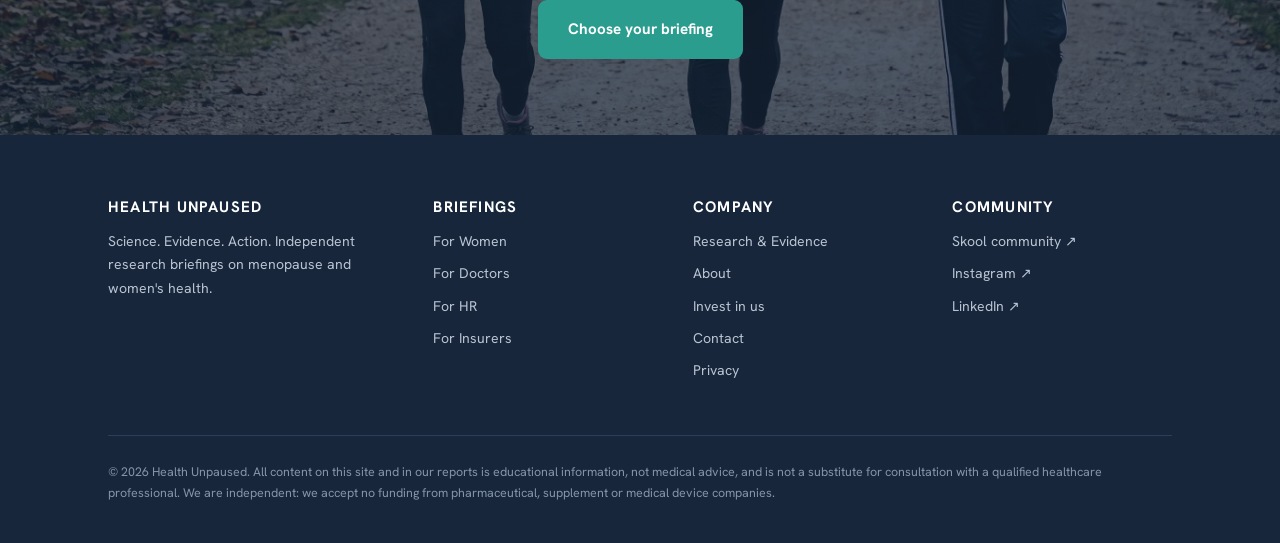
==== commit 1790360d: "Signup v2: name/phone + segment-aware fields (women/doctors/HR/insurers), rich start.html landing wi" ====
--- a/index.html
+++ b/index.html
@@ -317,36 +317,119 @@
   </section>
 
 
+  <section class="block" id="signup-section">
+    <div class="wrap">
   <!-- SEGMENT SIGNUP -> Klaviyo -->
-  <section class="block" id="signup">
-    <div class="wrap">
-      <form class="signup reveal" data-signup novalidate>
+  <form class="signup reveal" id="signup" data-signup novalidate>
         <p class="eyebrow">Get your briefing</p>
         <h2>Pick who you are. We'll send the right brief.</h2>
         <p class="signup__intro">One evidence base, four briefings. Women also get the door to our community — where the real conversation happens.</p>
-        <div class="signup__fields">
-          <div>
-            <label for="signup-seg">I am a…</label>
-            <select id="signup-seg" name="segment" required>
-              <option value="">Choose…</option>
-              <option value="women">Woman navigating menopause</option>
-              <option value="doctors">Doctor / clinician</option>
-              <option value="hr">HR / People team</option>
-              <option value="insurance">Health insurer</option>
-            </select>
-          </div>
-          <div>
-            <label for="signup-email">Email</label>
-            <input id="signup-email" type="email" name="email" placeholder="you@example.com" autocomplete="email" required>
-          </div>
-          <button class="btn-gold" type="submit">Send me the brief</button>
-        </div>
-        <label class="signup__consent"><input type="checkbox" name="consent" required> I'm happy to receive the monthly brief by email. Unsubscribe anytime — see our <a href="privacy.html">privacy notice</a>.</label>
+        <div class="signup__grid">
+          <div class="f">
+              <label for="signup-first_name">First name</label>
+              <input id="signup-first_name" type="text" name="first_name" autocomplete="given-name" required>
+            </div>
+          <div class="f">
+              <label for="signup-last_name">Last name</label>
+              <input id="signup-last_name" type="text" name="last_name" autocomplete="family-name">
+            </div>
+          <div class="f">
+              <label for="signup-email">Email</label>
+              <input id="signup-email" type="email" name="email" autocomplete="email" placeholder="you@example.com" required>
+            </div>
+          <div class="f">
+              <label for="signup-phone">Phone <span class="opt">(optional)</span></label>
+              <input id="signup-phone" type="tel" name="phone" autocomplete="tel" placeholder="+45 …">
+            </div>
+          <div class="f f--full">
+              <label for="signup-segment">I am a…</label>
+              <select id="signup-segment" name="segment" required>
+                <option value="">Choose…</option>
+                <option value="women">Woman navigating menopause</option>
+                <option value="doctors">Doctor / clinician</option>
+                <option value="hr">HR / People team</option>
+                <option value="insurance">Health insurer</option>
+              </select>
+            </div>
+          <div class="signup__extra" data-for="women" hidden>
+            <div class="f">
+              <label for="signup-journey_stage">Where are you in your journey? <span class="opt">(optional)</span></label>
+              <select id="signup-journey_stage" name="journey_stage">
+                <option value="">Choose…</option>
+                <option>Perimenopause</option>
+                <option>Menopause</option>
+                <option>Post-menopause</option>
+                <option>Not sure yet</option>
+              </select>
+            </div>
+            <div class="f">
+              <label for="signup-country">Country <span class="opt">(optional)</span></label>
+              <input id="signup-country" type="text" name="country" autocomplete="country-name">
+            </div>
+          </div>
+          <div class="signup__extra" data-for="doctors" hidden>
+            <div class="f">
+              <label for="signup-role">Your role <span class="opt">(optional)</span></label>
+              <select id="signup-role" name="role">
+                <option value="">Choose…</option>
+                <option>GP / family doctor</option>
+                <option>Gynaecologist</option>
+                <option>Nurse / nurse practitioner</option>
+                <option>Other clinician</option>
+              </select>
+            </div>
+            <div class="f">
+              <label for="signup-company">Practice / clinic <span class="opt">(optional)</span></label>
+              <input id="signup-company" type="text" name="company" autocomplete="organization">
+            </div>
+            <div class="f">
+              <label for="signup-country">Country <span class="opt">(optional)</span></label>
+              <input id="signup-country" type="text" name="country" autocomplete="country-name">
+            </div>
+          </div>
+          <div class="signup__extra" data-for="hr" hidden>
+            <div class="f">
+              <label for="signup-company">Company <span class="opt">(optional)</span></label>
+              <input id="signup-company" type="text" name="company" autocomplete="organization">
+            </div>
+            <div class="f">
+              <label for="signup-role">Your role <span class="opt">(optional)</span></label>
+              <input id="signup-role" type="text" name="role" autocomplete="organization-title">
+            </div>
+            <div class="f">
+              <label for="signup-company_size">Company size <span class="opt">(optional)</span></label>
+              <select id="signup-company_size" name="company_size">
+                <option value="">Choose…</option>
+                <option>1–49</option>
+                <option>50–249</option>
+                <option>250–999</option>
+                <option>1,000+</option>
+              </select>
+            </div>
+          </div>
+          <div class="signup__extra" data-for="insurance" hidden>
+            <div class="f">
+              <label for="signup-company">Company <span class="opt">(optional)</span></label>
+              <input id="signup-company" type="text" name="company" autocomplete="organization">
+            </div>
+            <div class="f">
+              <label for="signup-role">Your role <span class="opt">(optional)</span></label>
+              <input id="signup-role" type="text" name="role" autocomplete="organization-title">
+            </div>
+            <div class="f">
+              <label for="signup-country">Country <span class="opt">(optional)</span></label>
+              <input id="signup-country" type="text" name="country" autocomplete="country-name">
+            </div>
+          </div>
+        </div>
+        <label class="signup__consent"><input type="checkbox" name="consent" required> <span>I'm happy to receive the monthly brief by email. Unsubscribe anytime — see our <a href="privacy.html">privacy notice</a>.</span></label>
+        <button class="btn-gold signup__submit" type="submit">Send me the brief</button>
         <p class="signup__error" role="alert" hidden></p>
         <div class="signup__done" hidden></div>
-      </form>
-    </div>
-  </section>
+  </form>
+    </div>
+  </section>
+
 
   <!-- WHY / USP (dark) -->
   <section class="block dark">
--- a/assets/css/theme.css
+++ b/assets/css/theme.css
@@ -759,3 +759,52 @@
 @media(max-width:560px){.signup{padding:26px 20px}}
 body.focus .signup{box-shadow:none}
 body.focus .signup::before{display:none}
+
+/* ============ SIGNUP v2: multi-field, segment-aware, light variant ============ */
+.signup__grid{display:grid;grid-template-columns:1fr 1fr;gap:14px;margin-top:24px}
+.signup__grid .f--full{grid-column:1/-1}
+.signup__extra{grid-column:1/-1;display:grid;grid-template-columns:1fr 1fr 1fr;gap:14px;
+  padding-top:14px;border-top:1px dashed rgba(255,255,255,.22)}
+.signup__extra[hidden]{display:none}
+.signup input[type=text],.signup input[type=tel]{
+  width:100%;min-height:52px;border-radius:12px;border:1.5px solid rgba(255,255,255,.22);
+  background:#fff;color:var(--ink);font-family:var(--body);font-size:1rem;padding:12px 14px}
+.signup input:focus-visible{outline:3px solid var(--gold);outline-offset:2px}
+.signup .opt{font-weight:500;letter-spacing:0;text-transform:none;opacity:.75}
+.signup__submit{margin-top:18px;width:auto}
+.signup__fields{display:none}
+/* light variant (on dark hero) */
+.signup--light{background:#fff;color:var(--ink);box-shadow:0 30px 70px -30px rgba(0,0,0,.5)}
+.signup--light::before{display:none}
+.signup--light .eyebrow{color:var(--teal-dark)}
+.signup--light h2,.signup--light h3{color:var(--navy);font-size:clamp(1.35rem,2.4vw,1.8rem)}
+.signup--light .signup__intro{color:#3B4C64}
+.signup--light label{color:var(--slate)}
+.signup--light select,.signup--light input[type=email],.signup--light input[type=text],.signup--light input[type=tel]{border-color:var(--line)}
+.signup--light .signup__extra{border-top-color:var(--line)}
+.signup--light label.signup__consent{color:#3B4C64}
+.signup--light label.signup__consent a{color:var(--navy)}
+.signup--light .signup__error{background:#FFF4D6;border-color:#E9C46A;color:#6B4E14}
+.signup--light .signup__done .signup__lead{color:var(--navy)}
+.signup--light .signup__done p{color:#3B4C64}
+@media(max-width:820px){.signup__grid,.signup__extra{grid-template-columns:1fr}.signup__submit{width:100%}}
+
+/* landing hero: statement + form side by side */
+.hb-grid{display:grid;grid-template-columns:1.05fr .95fr;gap:44px;align-items:start;padding-bottom:64px}
+@media(max-width:980px){.hb-grid{grid-template-columns:1fr;gap:34px}}
+
+/* 3-up recognition strip */
+.recog-grid.three{grid-template-columns:repeat(3,1fr)}
+@media(max-width:900px){.recog-grid.three{grid-template-columns:1fr}}
+
+/* global FAQ accordion */
+.faq-list{max-width:760px;margin:36px auto 0}
+.faq{background:#fff;border:1px solid var(--line);border-radius:14px;margin-bottom:12px;overflow:hidden}
+.faq summary{list-style:none;cursor:pointer;display:flex;justify-content:space-between;align-items:center;gap:16px;padding:18px 22px;font-weight:700;color:var(--navy)}
+.faq summary::-webkit-details-marker{display:none}
+.faq summary .pm{flex:none;width:30px;height:30px;border-radius:50%;background:var(--panel);color:var(--navy);display:flex;align-items:center;justify-content:center;font-weight:800;font-size:1.2rem;transition:transform .25s,background .2s}
+.faq[open] summary .pm{transform:rotate(45deg);background:var(--gold)}
+.faq .faq-body{padding:0 22px 20px;color:#3B4C64;font-size:.95rem}
+body.focus .faq[open] summary .pm{transform:none}
+
+.signup__extra{align-items:end}
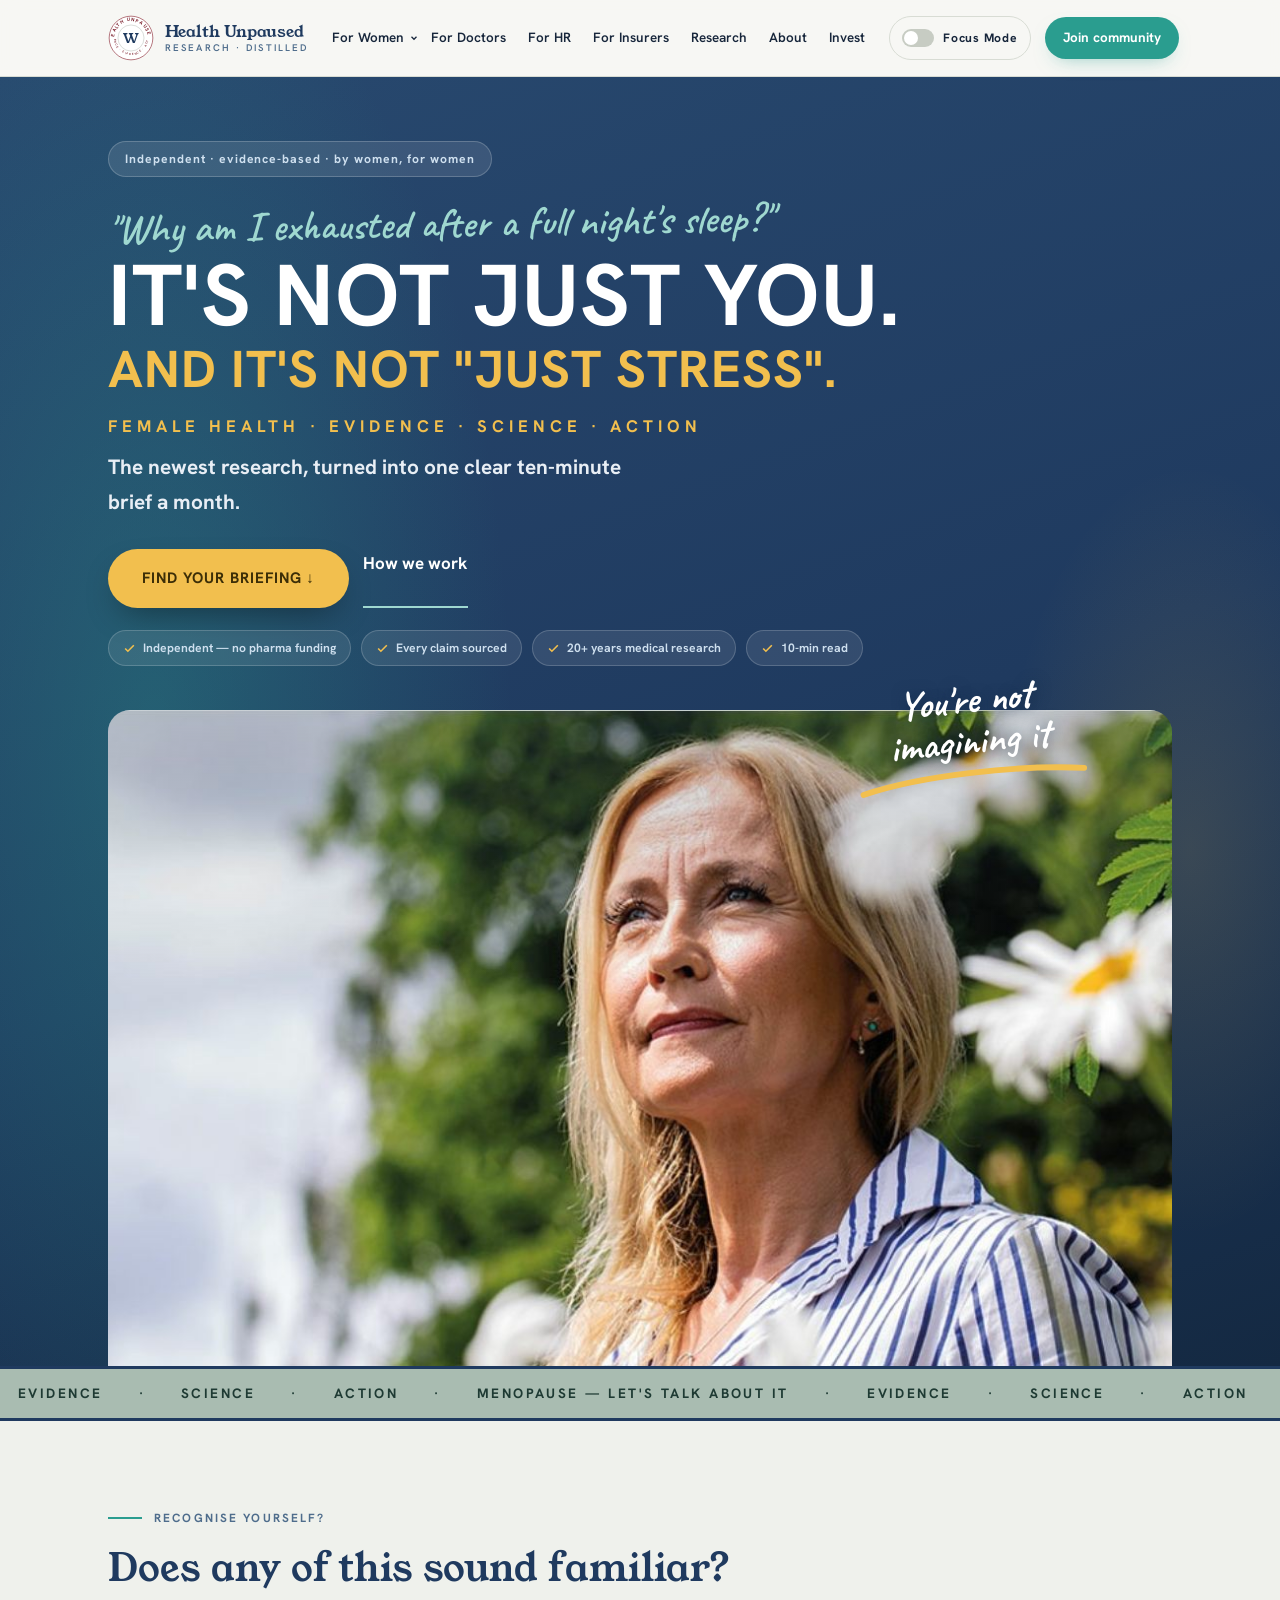
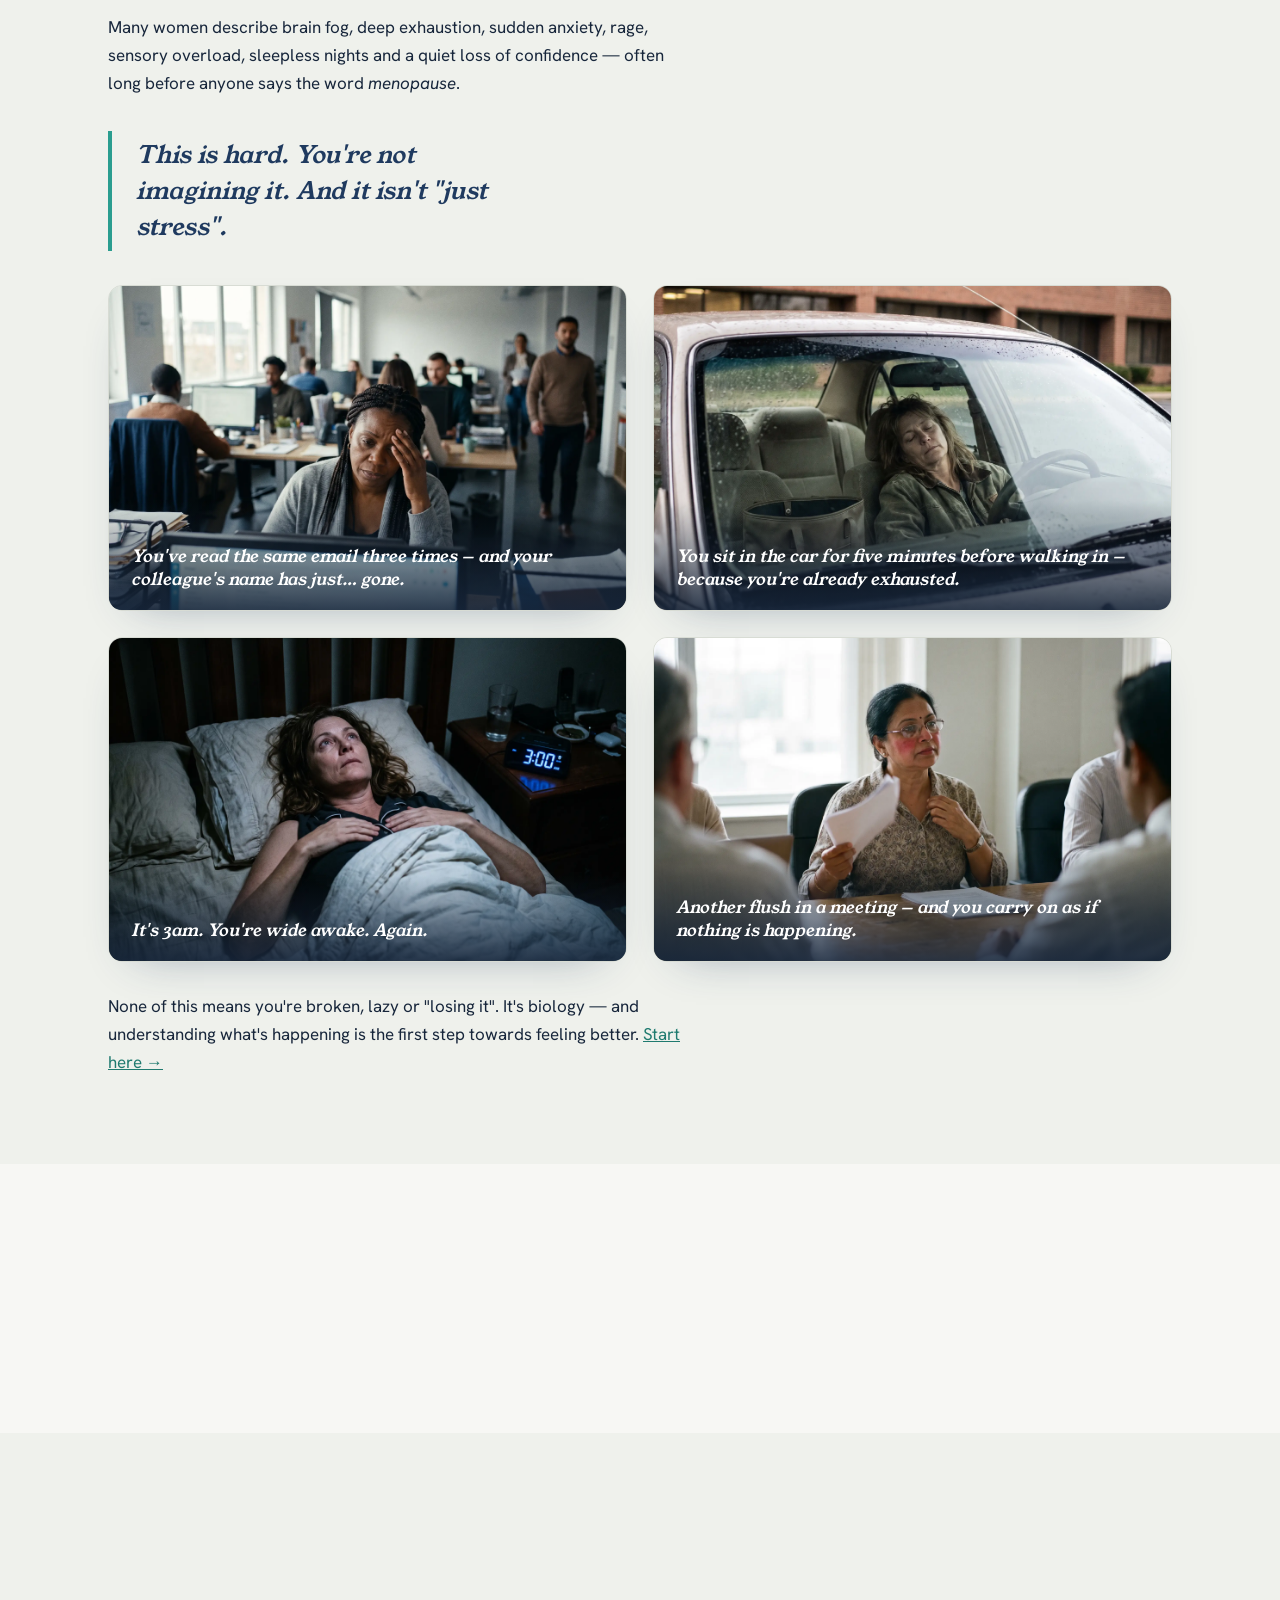
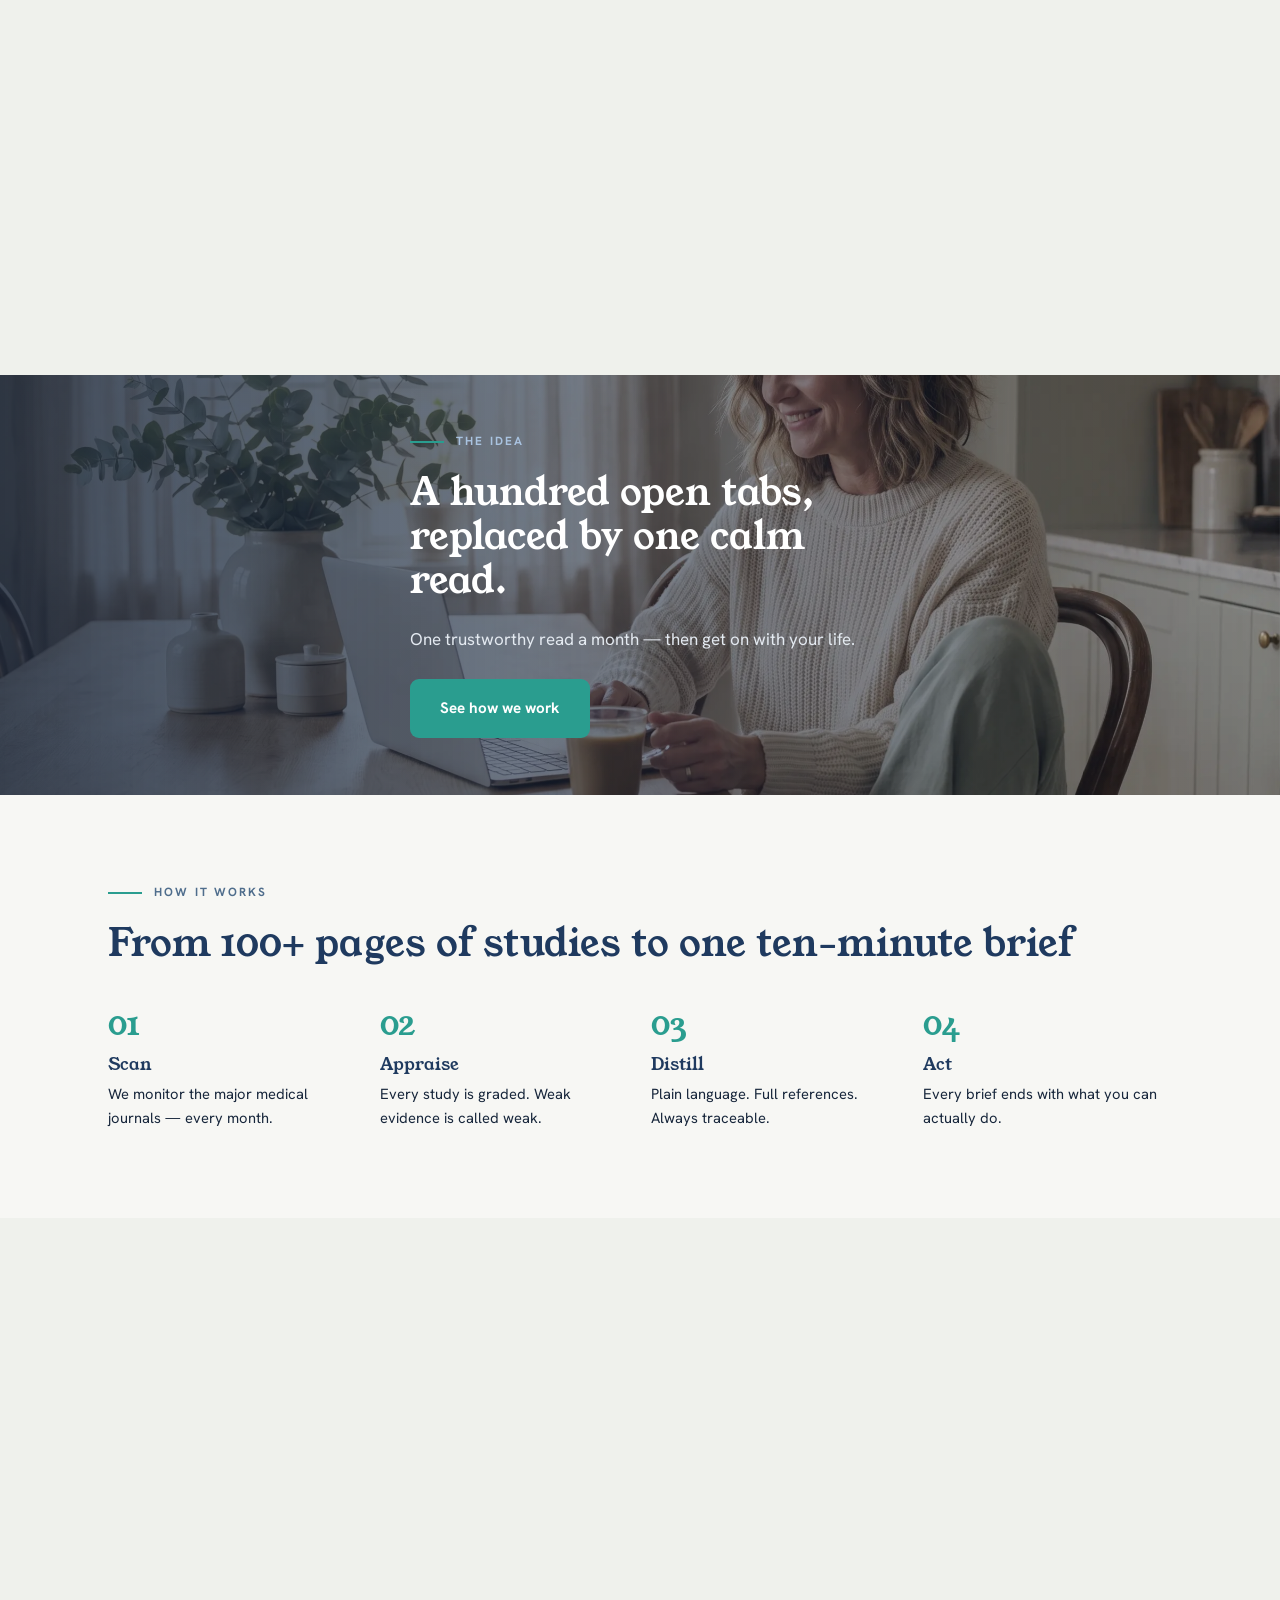
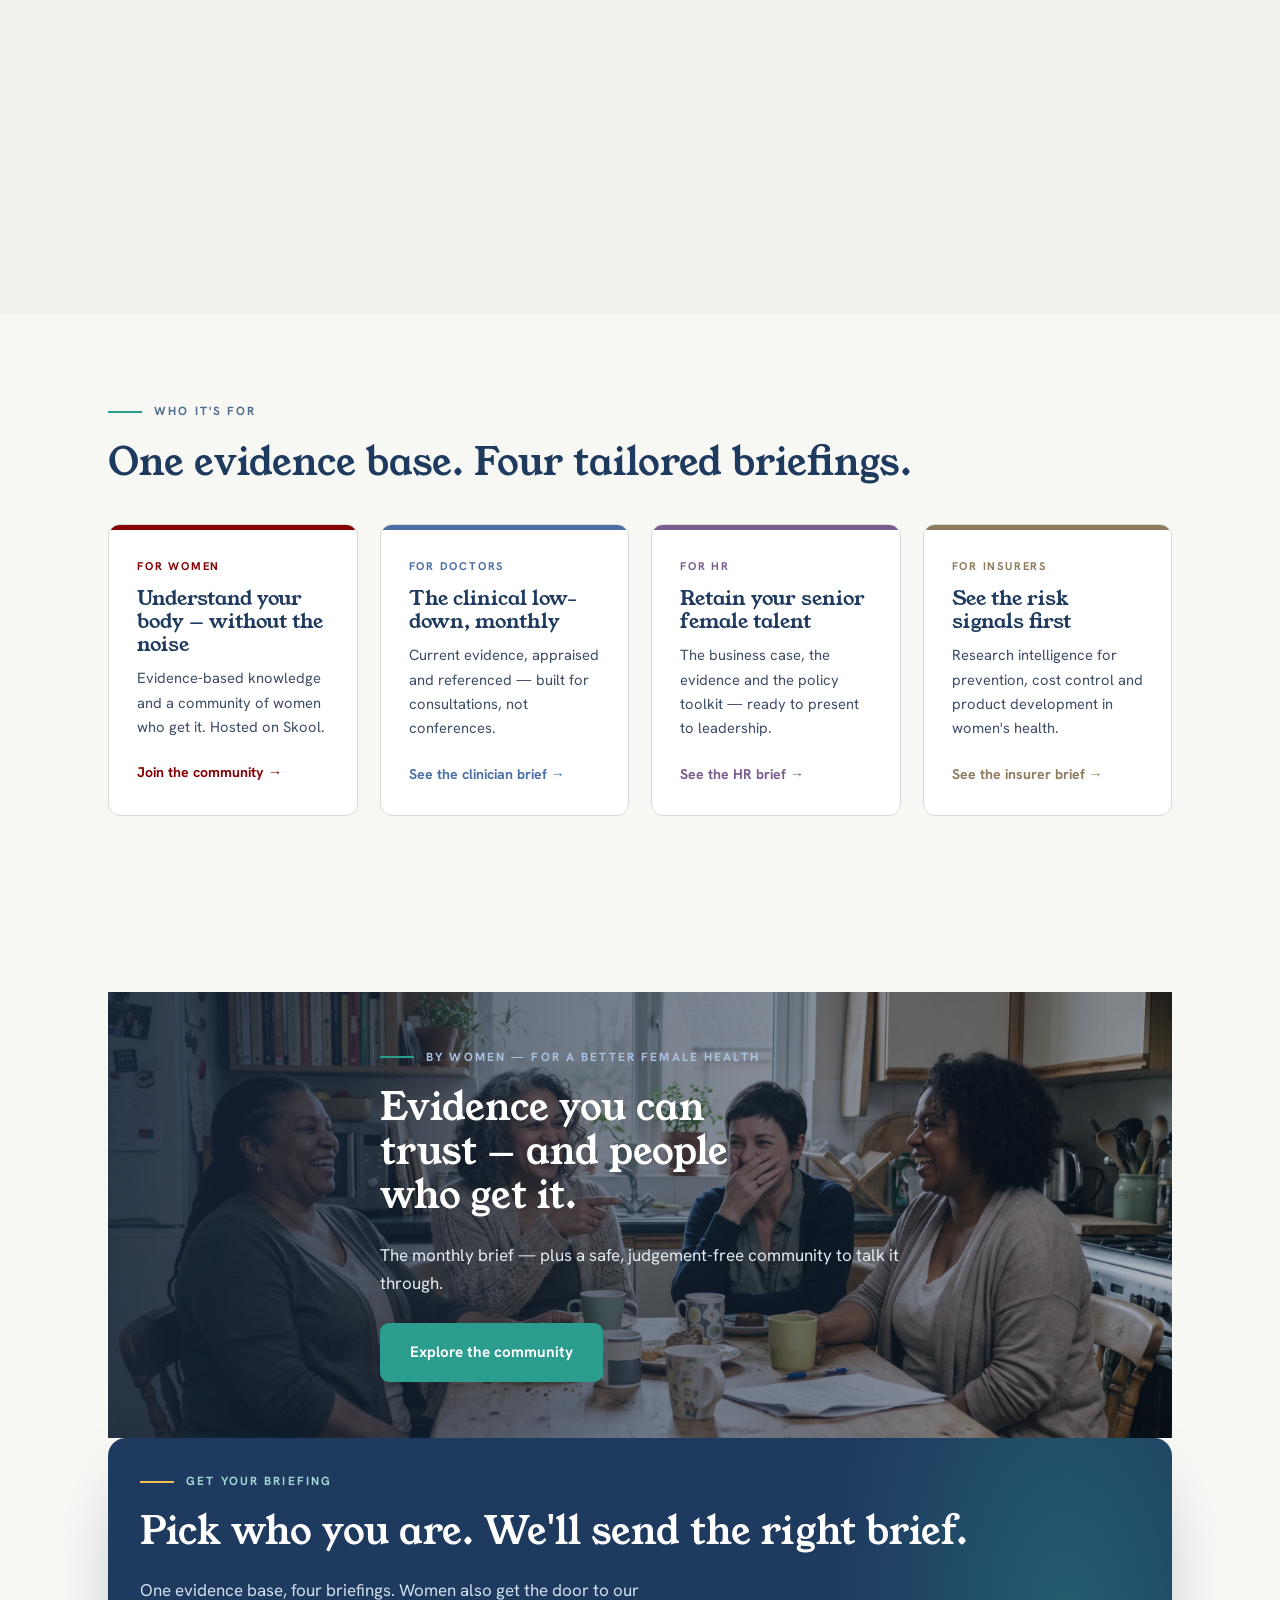
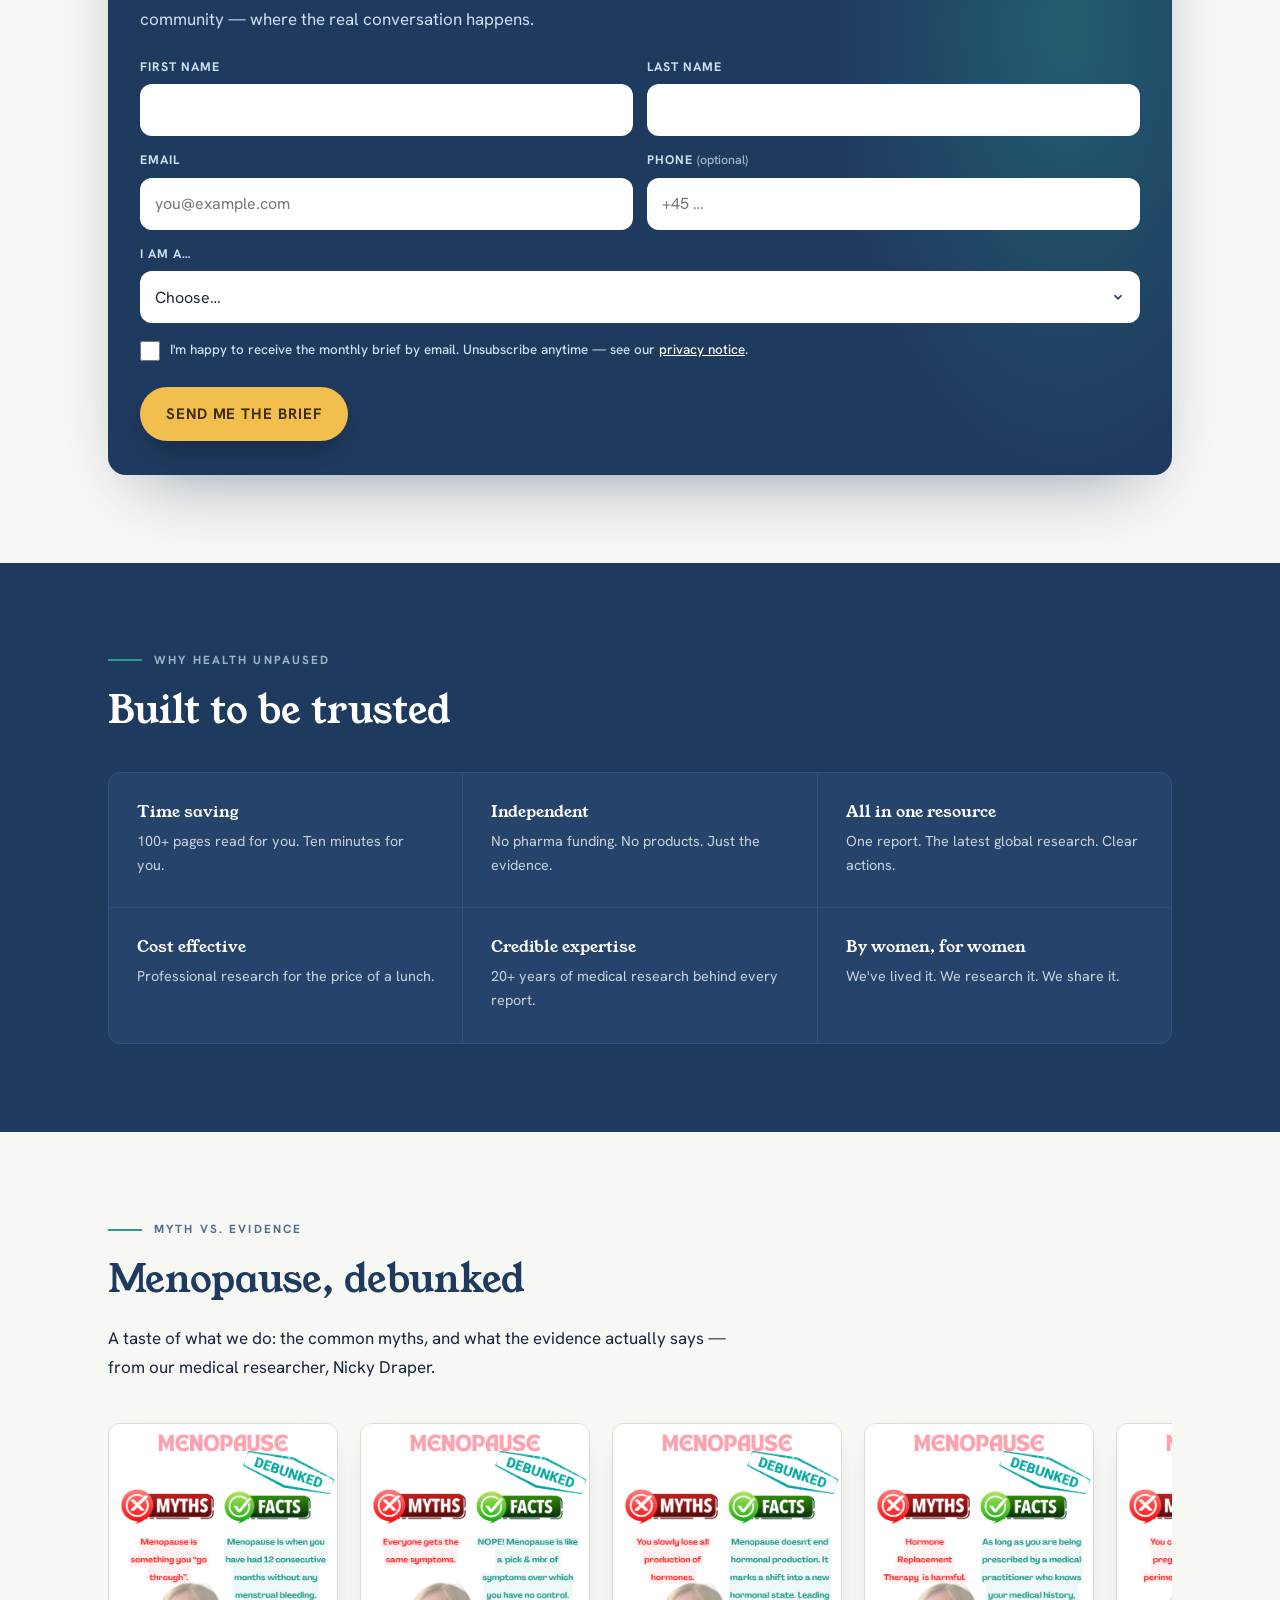
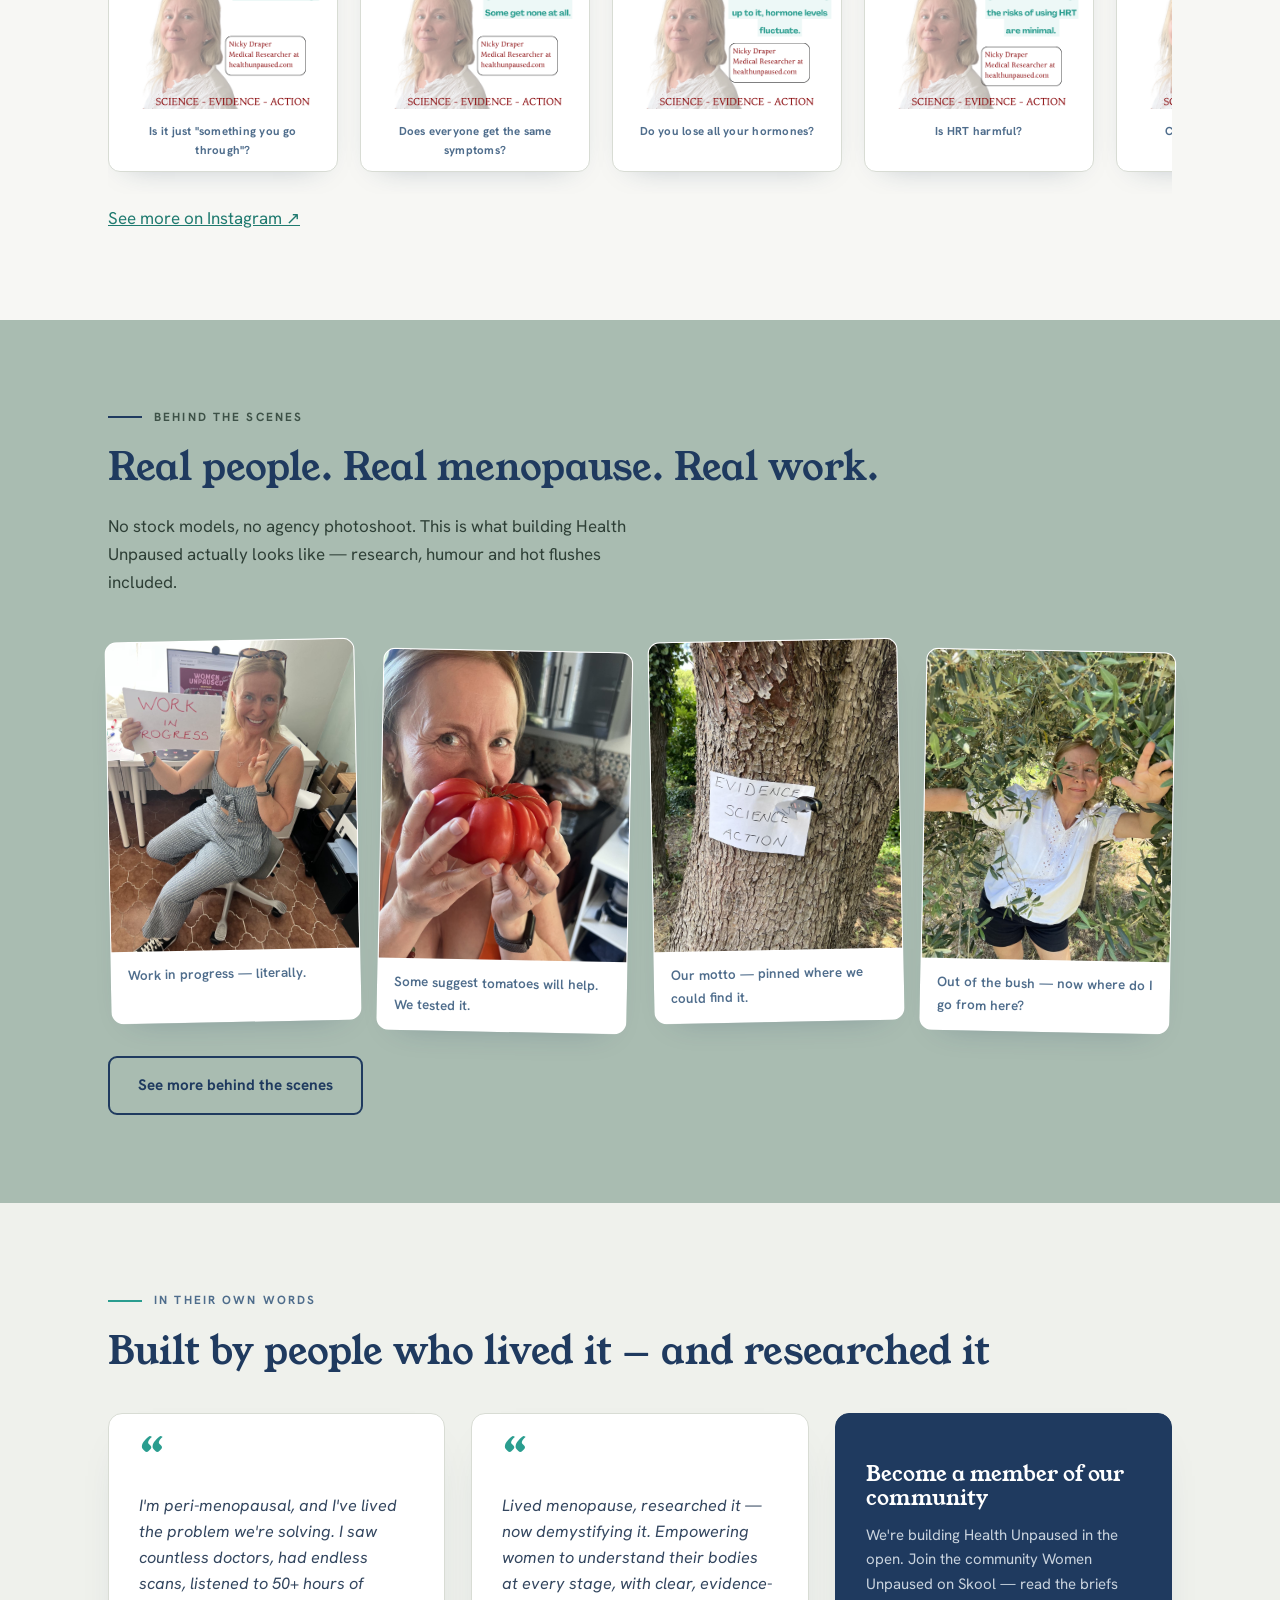
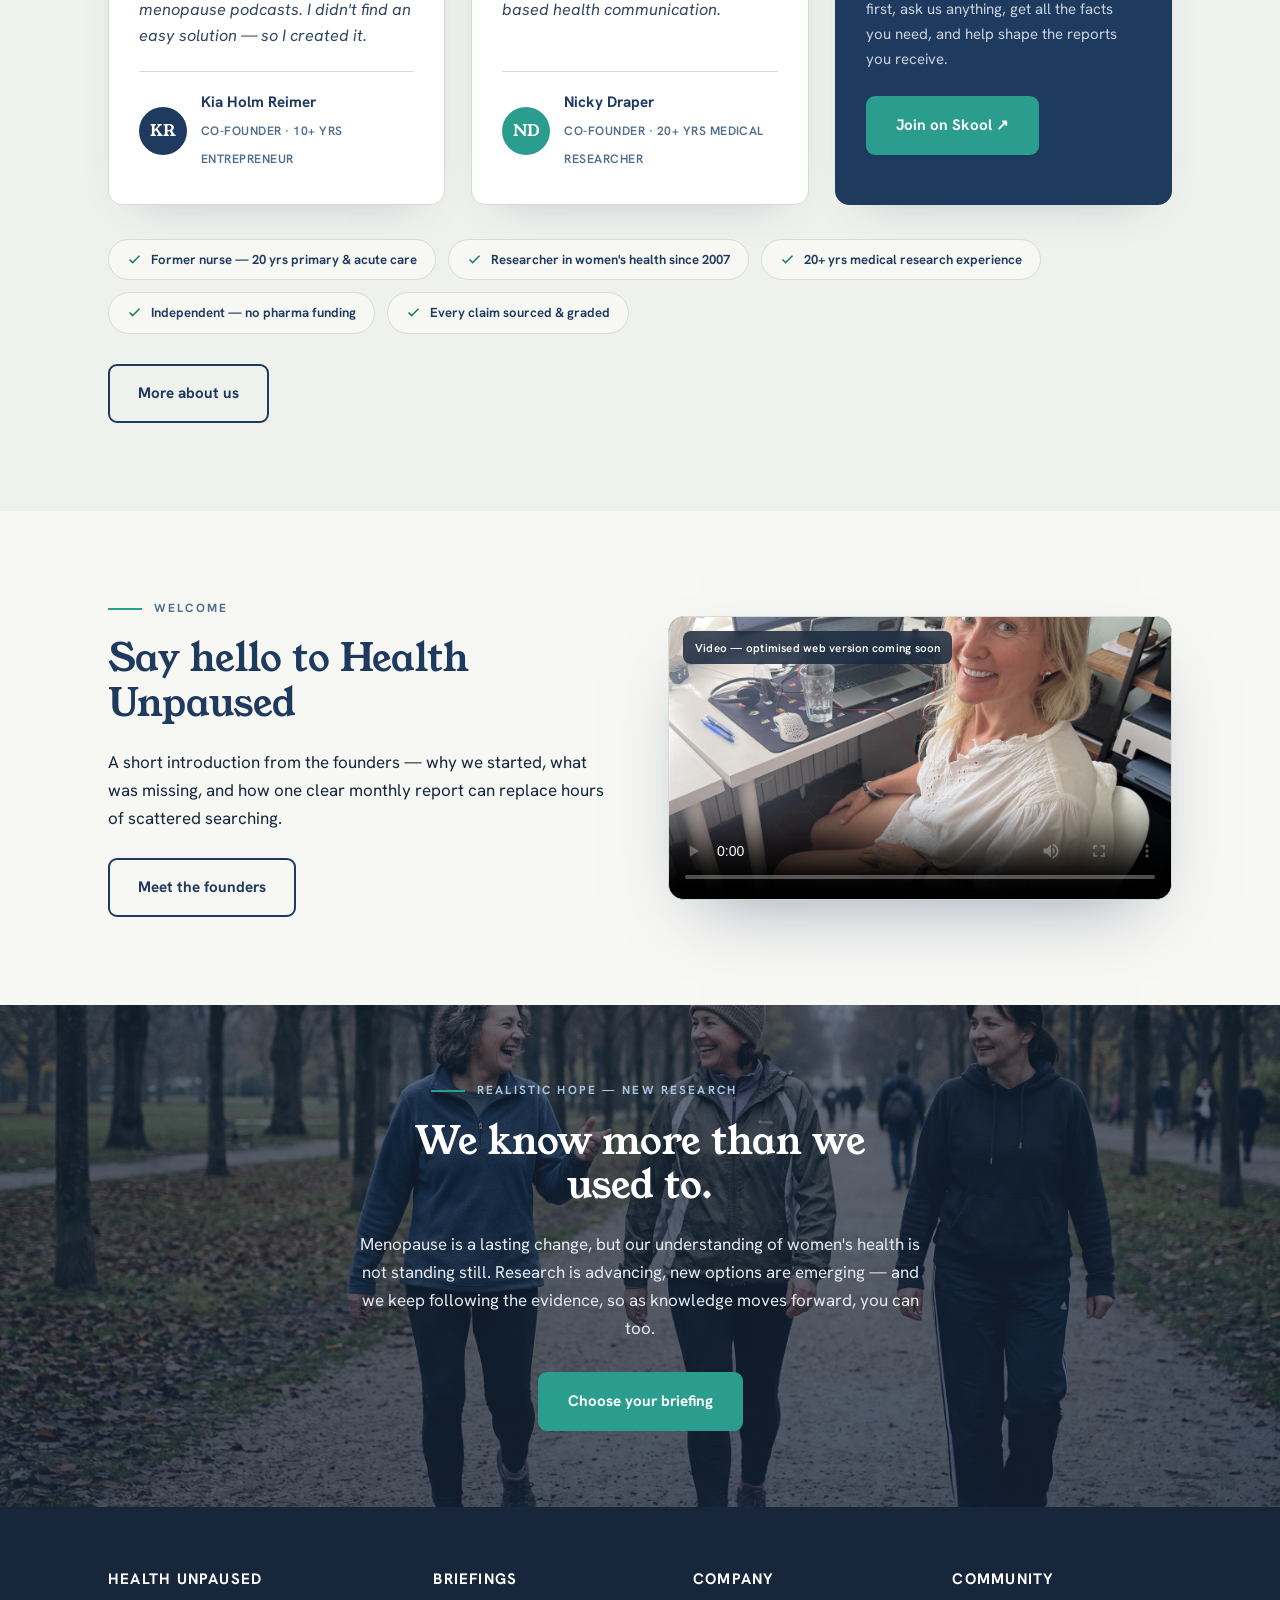
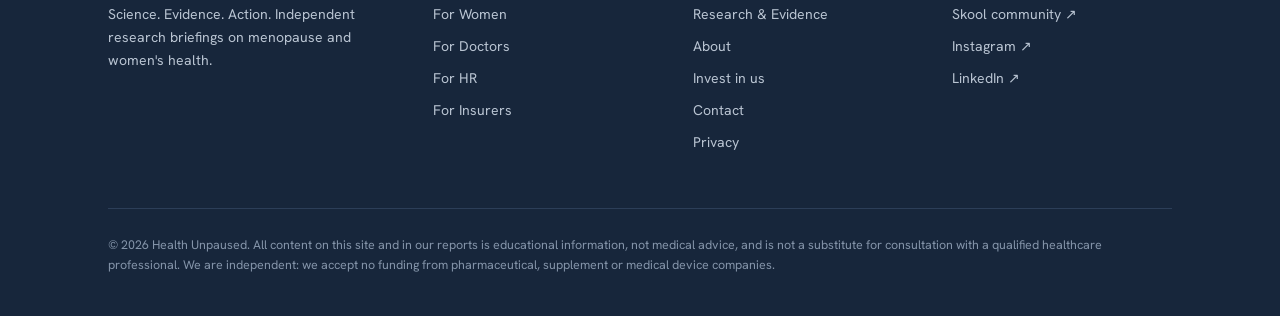
==== commit 04b54e8d: "Kia review Aug 27: Female Health chip, 20+ yrs, 10-min USP, Nicky hero photo, 4 problem cards, invis" ====
--- a/index.html
+++ b/index.html
@@ -75,7 +75,7 @@
         <span class="q">"Why don't I recognise myself anymore?"</span>
       </span>
       <h1 class="hb-title">It's not just you.<br><em>And it's not "just stress".</em></h1>
-      <div class="hb-chip">Menopause · Evidence · Science · Action</div>
+      <div class="hb-chip">Female Health · Evidence · Science · Action</div>
       <p class="hb-sub">The newest research, turned into one clear ten-minute brief a month.</p>
       <div class="cta-row" style="margin-top:30px">
         <a class="btn-gold" href="#signup">Find your briefing ↓</a>
@@ -84,13 +84,14 @@
       <div class="hb-chips">
         <span><svg width="13" height="13" viewBox="0 0 24 24" fill="none" stroke-width="3"><path d="M20 6 9 17l-5-5"/></svg>Independent — no pharma funding</span>
         <span><svg width="13" height="13" viewBox="0 0 24 24" fill="none" stroke-width="3"><path d="M20 6 9 17l-5-5"/></svg>Every claim sourced</span>
-        <span><svg width="13" height="13" viewBox="0 0 24 24" fill="none" stroke-width="3"><path d="M20 6 9 17l-5-5"/></svg>18+ yrs medical research</span>
-      </div>
-      <div class="hb-photo">
+        <span><svg width="13" height="13" viewBox="0 0 24 24" fill="none" stroke-width="3"><path d="M20 6 9 17l-5-5"/></svg>20+ years medical research</span>
+        <span><svg width="13" height="13" viewBox="0 0 24 24" fill="none" stroke-width="3"><path d="M20 6 9 17l-5-5"/></svg>10-min read</span>
+      </div>
+      <div class="hb-photo hb-photo--nicky">
         <span class="hb-note" aria-hidden="true">You're not<br>imagining it
           <svg viewBox="0 0 120 12" fill="none"><path d="M3 8c30-7 82-7 114-2" stroke="#F2BF4E" stroke-width="3" stroke-linecap="round"/></svg>
         </span>
-        <img src="assets/img/doc/kitchen-table.webp" alt="Women of different ethnicities, ages and body shapes around a kitchen table, laughing together despite looking tired" fetchpriority="high">
+        <img src="assets/img/nicky-hero.jpg" alt="Nicky Draper, medical researcher and co-founder of Health Unpaused" fetchpriority="high">
       </div>
     </div>
   </section>
@@ -151,7 +152,7 @@
     <div class="wrap reveal">
       <p class="eyebrow">The problem</p>
       <h2>The research exists. Nobody has time to read it.</h2>
-      <div class="grid-3 stagger" style="margin-top:40px">
+      <div class="grid-4 stagger" style="margin-top:40px">
         <div class="card">
           <div class="card-ico" aria-hidden="true"><svg width="22" height="22" viewBox="0 0 24 24" fill="none" stroke-width="2"><circle cx="11" cy="11" r="7"/><path d="M21 21l-4.35-4.35"/><path d="M8 11h6M11 8v6"/></svg></div>
           <h3>Women are overwhelmed</h3>
@@ -164,8 +165,13 @@
         </div>
         <div class="card">
           <div class="card-ico" aria-hidden="true"><svg width="22" height="22" viewBox="0 0 24 24" fill="none" stroke-width="2"><path d="M3 21h18M5 21V8l7-5 7 5v13M9 21v-6h6v6"/></svg></div>
-          <h3>Organisations fly blind</h3>
-          <p>HR loses senior talent without knowing why. Insurers see the signal too late.</p>
+          <h3>HR teams fly blind</h3>
+          <p>Senior women leave — and nobody names the cause.</p>
+        </div>
+        <div class="card">
+          <div class="card-ico" aria-hidden="true"><svg width="22" height="22" viewBox="0 0 24 24" fill="none" stroke-width="2"><path d="M12 3l8 4v5c0 5-3.5 8-8 9-4.5-1-8-4-8-9V7l8-4z"/><path d="M9 12l2 2 4-4"/></svg></div>
+          <h3>Insurers see it late</h3>
+          <p>The cost signal is in the research years before it reaches the claims.</p>
         </div>
       </div>
     </div>
@@ -257,28 +263,6 @@
           </div>
         </div>
       </div>
-    </div>
-  </section>
-
-  <!-- MENTAL LOAD BAND -->
-  <section class="imgband reveal" aria-label="The invisible load">
-    <img src="assets/img/doc/family.webp" alt="A woman helping her elderly mother while a teenager does homework at the kitchen table" data-parallax>
-    <div class="wrap">
-      <p class="eyebrow">The invisible load</p>
-      <h2 style="max-width:20ch">It's not "just hormones". It's hormones colliding with real life.</h2>
-      <p style="max-width:52ch;margin:16px 0 26px">Work. Teenagers. Ageing parents. Money. And then this — on top of everything. We take the whole picture seriously.</p>
-      <a class="btn primary" href="for-women.html">You're not doing this alone</a>
-    </div>
-  </section>
-
-  <!-- COMMUNITY IMAGE BAND -->
-  <section class="imgband reveal" aria-label="Our community">
-    <img src="assets/img/doc/kitchen-table.webp" alt="Women of different ethnicities, ages and body shapes around a kitchen table, laughing together despite looking tired">
-    <div class="wrap">
-      <p class="eyebrow">By women, for women</p>
-      <h2 style="max-width:18ch">Evidence you can trust — and people who get it.</h2>
-      <p style="max-width:52ch;margin:16px 0 26px">The monthly brief — plus a safe, judgement-free community to talk it through.</p>
-      <a class="btn primary" href="for-women.html">Explore the community</a>
     </div>
   </section>
 
@@ -319,6 +303,17 @@
 
   <section class="block" id="signup-section">
     <div class="wrap">
+  <!-- COMMUNITY IMAGE BAND -->
+  <section class="imgband reveal" aria-label="Our community">
+    <img src="assets/img/doc/kitchen-table.webp" alt="Women of different ethnicities, ages and body shapes around a kitchen table, laughing together despite looking tired">
+    <div class="wrap">
+      <p class="eyebrow">By women — for a better female health</p>
+      <h2 style="max-width:18ch">Evidence you can trust — and people who get it.</h2>
+      <p style="max-width:52ch;margin:16px 0 26px">The monthly brief — plus a safe, judgement-free community to talk it through.</p>
+      <a class="btn primary" href="for-women.html">Explore the community</a>
+    </div>
+  </section>
+
   <!-- SEGMENT SIGNUP -> Klaviyo -->
   <form class="signup reveal" id="signup" data-signup novalidate>
         <p class="eyebrow">Get your briefing</p>
@@ -441,7 +436,7 @@
         <div><h3>Independent</h3><p>No pharma funding. No products. Just the evidence.</p></div>
         <div><h3>All in one resource</h3><p>One report. The latest global research. Clear actions.</p></div>
         <div><h3>Cost effective</h3><p>Professional research for the price of a lunch.</p></div>
-        <div><h3>Credible expertise</h3><p>18+ years of medical research behind every report.</p></div>
+        <div><h3>Credible expertise</h3><p>20+ years of medical research behind every report.</p></div>
         <div><h3>By women, for women</h3><p>We've lived it. We research it. We share it.</p></div>
       </div>
     </div>
@@ -530,19 +525,19 @@
           <blockquote>Lived menopause, researched it — now demystifying it. Empowering women to understand their bodies at every stage, with clear, evidence-based health communication.</blockquote>
           <div class="q-who">
             <div class="avatar alt" aria-hidden="true">ND</div>
-            <div><b>Nicky Draper</b><span>Co-founder · 18 yrs medical researcher</span></div>
+            <div><b>Nicky Draper</b><span>Co-founder · 20+ yrs medical researcher</span></div>
           </div>
         </div>
         <div class="quote-card invite">
-          <h3>Become a founding member</h3>
-          <p>We're building Health Unpaused in the open. Join the founding community on Skool — read the briefs first, ask anything, and help shape the reports you receive.</p>
+          <h3>Become a member of our community</h3>
+          <p>We're building Health Unpaused in the open. Join the community Women Unpaused on Skool — read the briefs first, ask us anything, get all the facts you need, and help shape the reports you receive.</p>
           <div><a class="btn primary" href="https://www.skool.com/women-unpaused-4360" target="_blank" rel="noopener">Join on Skool ↗</a></div>
         </div>
       </div>
       <div class="cred-strip reveal">
         <span><svg width="15" height="15" viewBox="0 0 24 24" fill="none" stroke-width="2.4"><path d="M20 6 9 17l-5-5"/></svg>Former nurse — 20 yrs primary &amp; acute care</span>
         <span><svg width="15" height="15" viewBox="0 0 24 24" fill="none" stroke-width="2.4"><path d="M20 6 9 17l-5-5"/></svg>Researcher in women's health since 2007</span>
-        <span><svg width="15" height="15" viewBox="0 0 24 24" fill="none" stroke-width="2.4"><path d="M20 6 9 17l-5-5"/></svg>18+ yrs medical research experience</span>
+        <span><svg width="15" height="15" viewBox="0 0 24 24" fill="none" stroke-width="2.4"><path d="M20 6 9 17l-5-5"/></svg>20+ yrs medical research experience</span>
         <span><svg width="15" height="15" viewBox="0 0 24 24" fill="none" stroke-width="2.4"><path d="M20 6 9 17l-5-5"/></svg>Independent — no pharma funding</span>
         <span><svg width="15" height="15" viewBox="0 0 24 24" fill="none" stroke-width="2.4"><path d="M20 6 9 17l-5-5"/></svg>Every claim sourced &amp; graded</span>
       </div>
@@ -577,9 +572,9 @@
   <section class="imgband imgband--center" aria-label="Realistic hope">
     <img src="assets/img/doc/walking.webp" alt="Three women of different ages and backgrounds walking together in a park, one laughing" data-parallax>
     <div class="wrap" style="text-align:center;padding-block:20px">
-      <p class="eyebrow" style="justify-content:center">Realistic hope</p>
-      <h2 style="margin-inline:auto;max-width:22ch">This won't always feel like this.</h2>
-      <p style="margin:14px auto 30px;max-width:54ch">You're not developing dementia. You're not lazy. You're not "broken". Understanding what's happening is the first step towards feeling better — and that's exactly where we can help, ten minutes a month.</p>
+      <p class="eyebrow" style="justify-content:center">Realistic hope — new research</p>
+      <h2 style="margin-inline:auto;max-width:22ch">We know more than we used to.</h2>
+      <p style="margin:14px auto 30px;max-width:56ch">Menopause is a lasting change, but our understanding of women's health is not standing still. Research is advancing, new options are emerging — and we keep following the evidence, so as knowledge moves forward, you can too.</p>
       <a class="btn primary" href="#signup">Choose your briefing</a>
     </div>
   </section>
--- a/assets/css/theme.css
+++ b/assets/css/theme.css
@@ -808,3 +808,13 @@
 body.focus .faq[open] summary .pm{transform:none}
 
 .signup__extra{align-items:end}
+
+/* Kia review Aug 27: smaller second hero line, Nicky hero photo aspect, trial pill */
+.hb-title em{font-size:.6em;display:block;margin-top:.18em;letter-spacing:.02em}
+.hb-photo--nicky img{aspect-ratio:1080/666;object-position:center 30%}
+.trial-pill{display:inline-block;margin-top:22px;background:var(--gold);color:#3C2E07;font-weight:800;border-radius:999px;padding:11px 20px;font-size:.88rem;text-decoration:none}
+.trial-pill:hover{background:#F7CD6F}
+.sub-box li b{color:var(--navy)}
+/* rotator crossfade: outgoing fades fast, incoming eases in after — no overlap */
+.hb-qs .q,.q-rotate .q{transition:opacity .22s ease}
+.hb-qs .q.show,.q-rotate .q.show{transition:opacity .55s ease .22s}
